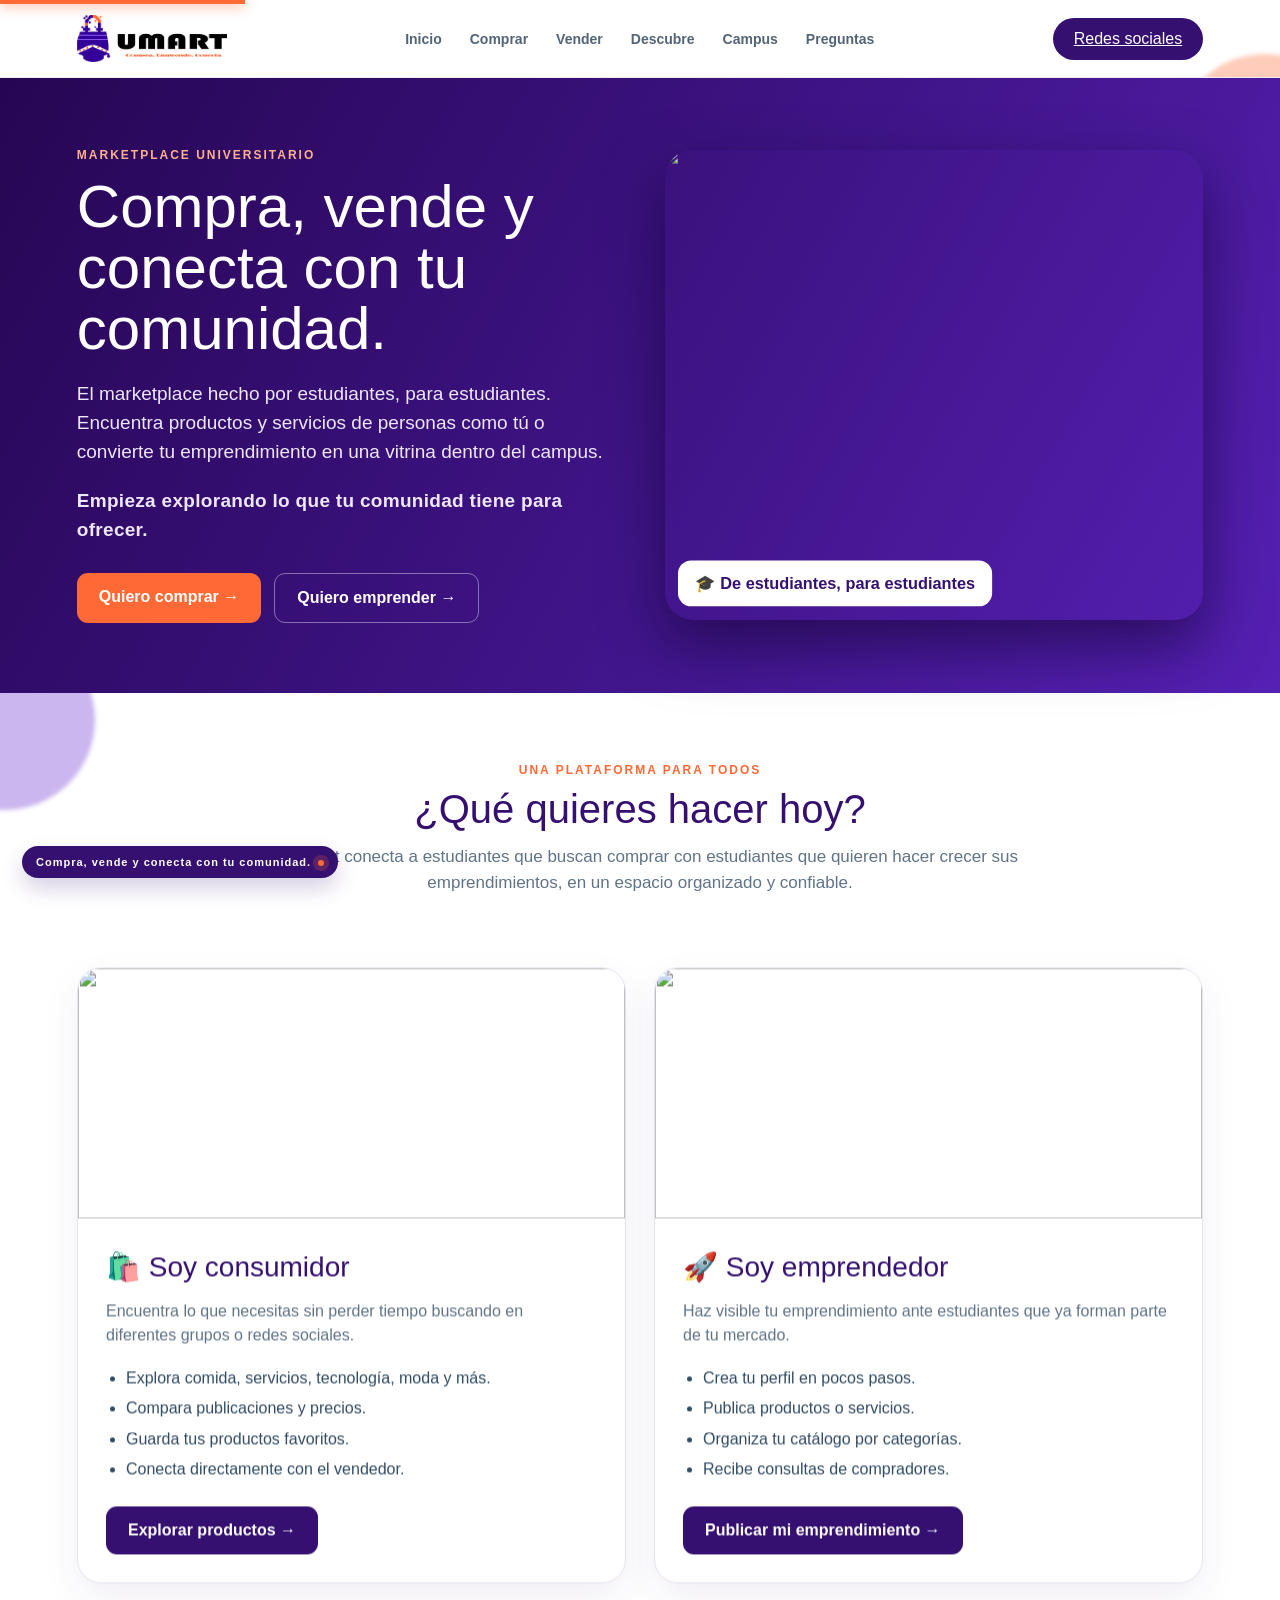
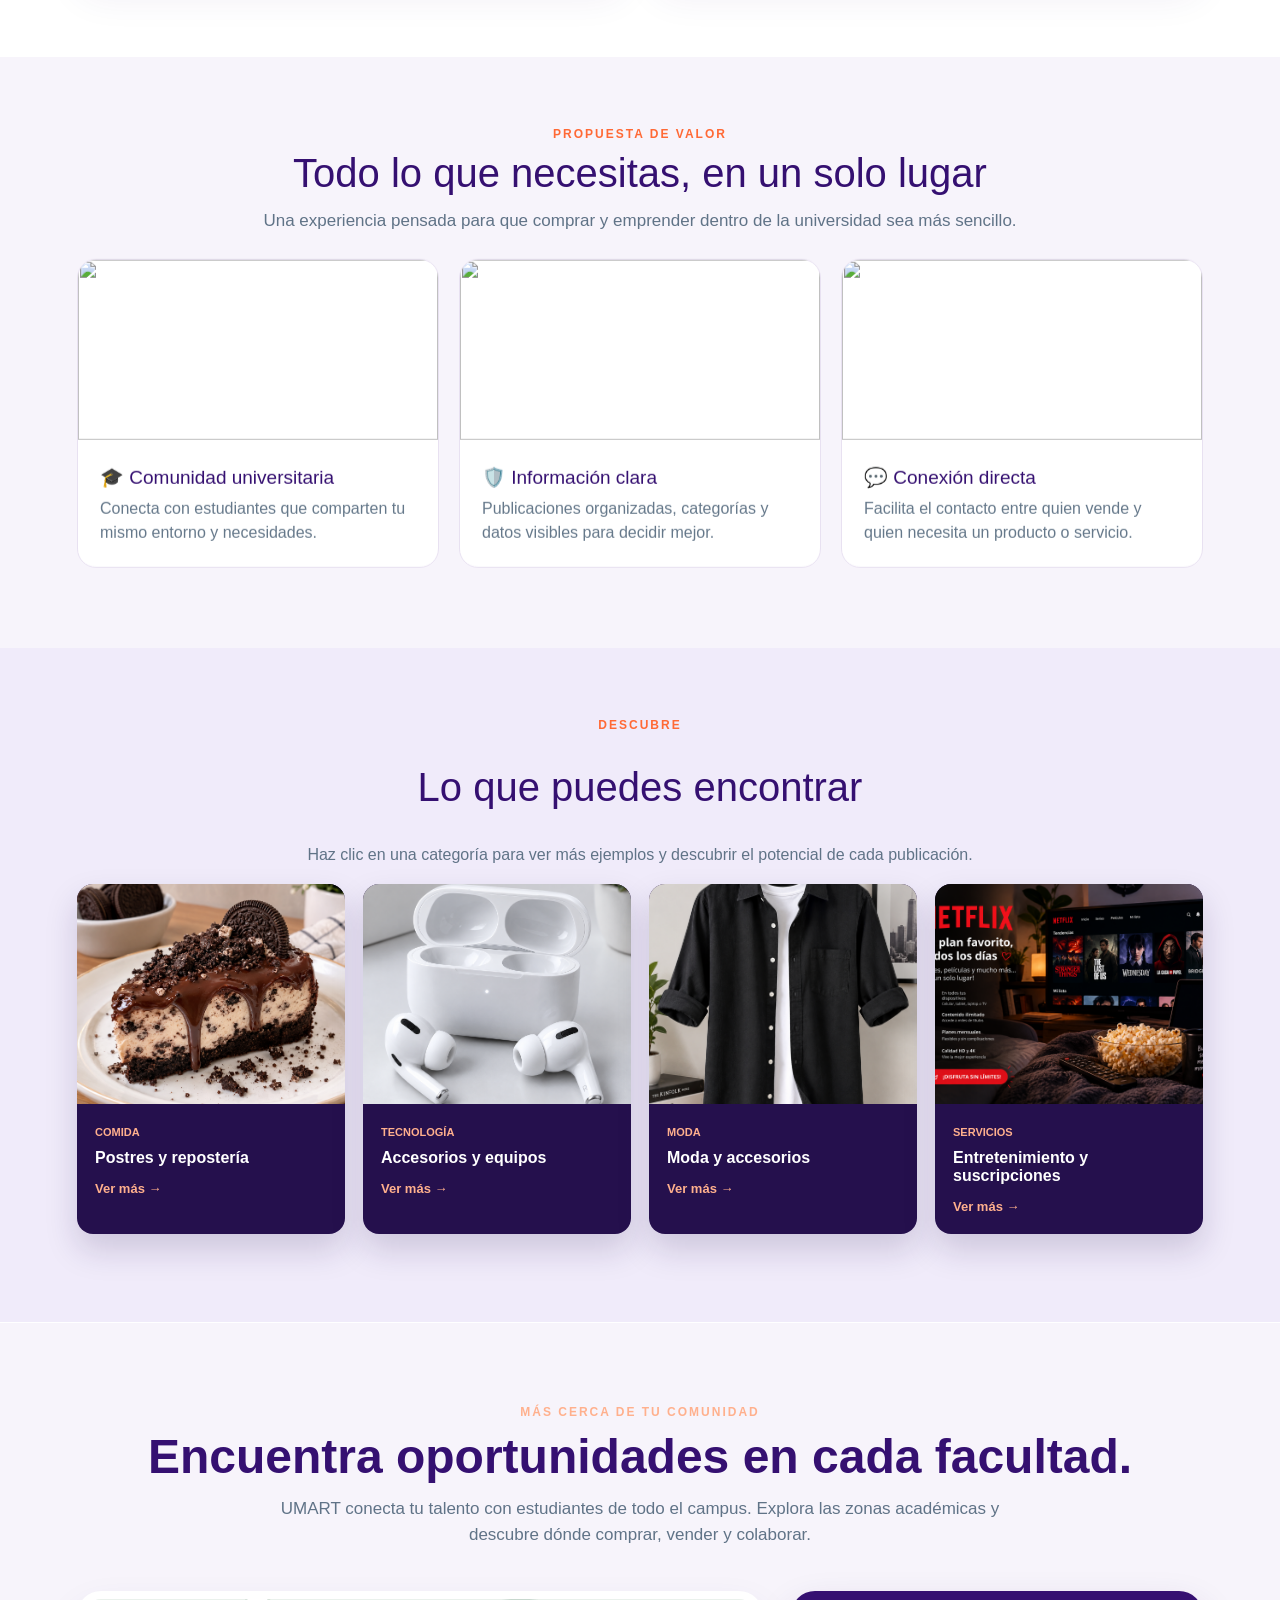
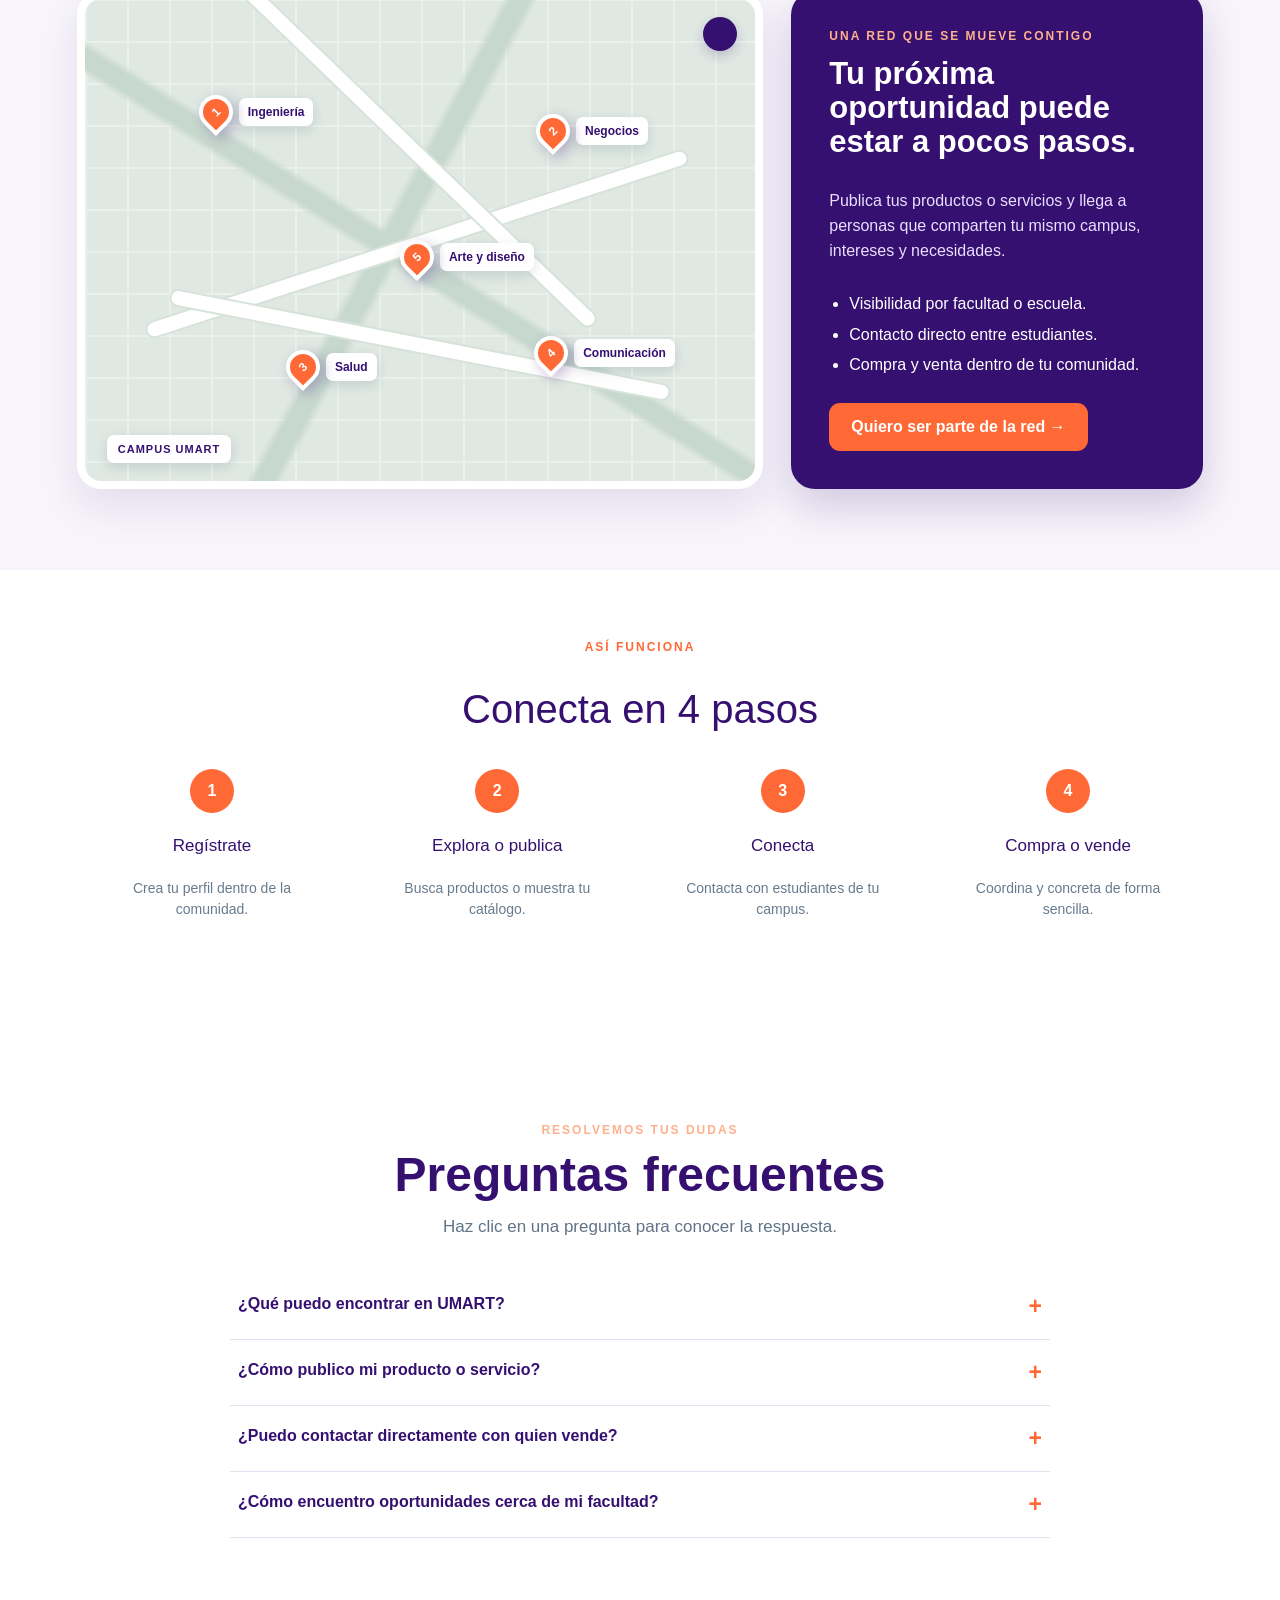
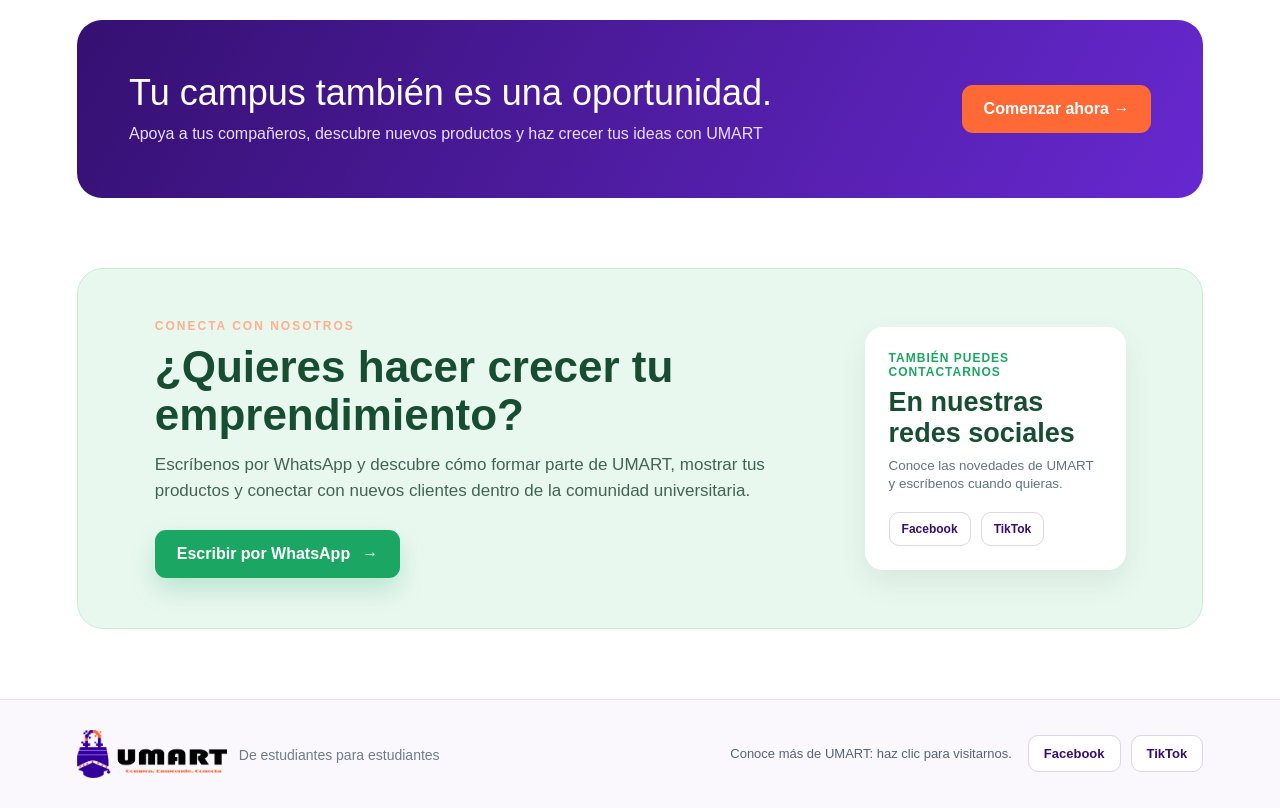
==== Landing.html @ 83749493 "Limita interaccion de cursor a Descubre" ====
<!doctype html>
<html lang="es"><head><script>window["__codeletBootstrap__"]=JSON.parse('{"A":"A","B":"20260921-05-147306f","C":{"Abril Fatface":"YACgEZbkUVE,0","Alfa Slab One":"YACgEYS9sJU,0","Anton":"YACgEcYqQ-A,0","Archivo":"YACgEZulLoA,0","Arial Narrow":"YAGyDvJ_4Ts,0","Arial Rounded MT Bold":"YAFcfoaHu-s,0","Arial":"YAGyDvJ_4Ts,0","Avenir Next":"YAFcfmNq6UY,0","Baloo 2":"YADK30bC6HQ,0","Bebas Neue":"YACgESME5ew,0","Bricolage Grotesque":"YAFyMcdwzpc,0","Broken Glyph":"YADZ-exUkv0,0","Canva Sans":"YAFdJjTk5UU,1","Caveat":"YALBs2ploWQ,0","Comic Sans MS":"YAFcfvtOAUY,1","Cormorant Garamond":"YAFdJhX-538,0","Courier New":"YAGzXiGs0_8,0","Courier Prime":"YAD1aFjegN8,0","DM Sans":"YAD1aU3sLnI,0","DM Serif Display":"YAD1aYG82rc,0","Forum":"YACgEcnnqB4,0","Fraunces":"YAFdJpU7Kkk,0","Georgia":"YAGzXkO0pEM,0","Ghost Mono":"YAHQutsX00Q,0","Hanken Grotesk":"YAFcfhwp99E,0","Helvetica Neue":"YAFcf6CtJfI,0","Helvetica":"YAFcf6CtJfI,0","IBM Plex Mono":"YAFdJkmvhGI,0","Impact":"YAFcfnjI7Vk,0","Instrument Serif":"YAHFeOnZNEk,0","Inter":"YAFdJvSyp_k,3","Iowan Old Style":"YAGNIFa8j9o,0","Jacques Francois":"YADK3zbC6RM,0","JetBrains Mono":"YAFdJksXcAk,0","Josefin Sans":"YAFdJjvw9Ps,0","Lato":"YAFdJuFCnaw,0","Libre Baskerville":"YACgEUFdPdA,0","Lobster":"YAD8SnSjSFI,0","Lora":"YACgEXvxf8Q,0","Merriweather":"YACgEXvHxxs,0","Montserrat":"YAFdtQi73Xs,0","Nunito":"YAFdJoNRMmU,1","Oleo Script":"YACgEQQ14jI,0","Oswald":"YACgEQY10lw,0","Pacifico":"YADLjORQ1u4,0","Phantom Sans":"YAFdJvgJ5TU,0","Playfair Display":"YAFdJhem5V8,1","Plus Jakarta Sans":"YAGvf3_u0_Q,0","Poppins":"YAFdJjbTu24,1","Press Start 2P":"YAFyGr-8pmQ,0","Quicksand":"YAFdJpYtCxE,1","Raleway":"YAFdJhmxbVQ,1","Roboto Slab":"YAFdJswIKAg,0","Rockwell":"YAFcfyVZnN0,0","Rye":"YACgEdQP21k,0","Segoe UI":"YAHNdRD1Klw,0","Source Sans 3":"YAG4lO1Mj10,0","Source Serif 4":"YACgEfdj394,0","Space Grotesk":"YADZ-dYEmhg,0","Space Mono":"YADW1-vpsoc,0","Times New Roman":"YAGzXW3gftg,0","Times":"YAGzXW3gftg,0","Trebuchet MS":"YAFcfrglpVA,0","UV Display":"YAEdVfSSpYo,0","UV Sans":"YAFdJvgJ5TU,0","Ubuntu":"YACgERDU--Q,0","Verdana":"YAGzXTctYtQ,0","Work Sans":"YAGXhLOKv44,0","Yellowtail":"YACgEYG4kG4,0","ui-monospace":"YAD1aFjegN8,0","ui-sans-serif":"YACkoD1yZN0,0"}}');</script><script src="/_sdk/83d6dfdadcd4750a.telemetry_sdk.js" integrity="sha512-XS4Dvzp6vbagZS9vFErihvr8aO3S0tH78KWUefn06fmL4WYqryBtZj/IOLITYj7dFA4gPVvPg1W/JB1DK3uLNQ=="></script>
  <meta charset="utf-8">
  <meta name="viewport" content="width=device-width, initial-scale=1">
  <title>UniMarket | Compra, vende y conecta</title>
  <link rel="stylesheet" href="styles.css">
  <script src="https://cdn.tailwindcss.com/3.4.17" type="text/javascript"></script>
  <script src="https://cdn.jsdelivr.net/npm/lucide@0.577.0/dist/umd/lucide.min.js" type="text/javascript"></script>
  <script src="/_sdk/8de366929c5f3b48.data_sdk.js" type="text/javascript" integrity="sha512-TyQ8k8cZj66xe/aENmn6RyZpdOFZXbAo5+KBG3PeFM+Q4qMTHU8xAqmq4ADClNfPrstgQYV6OzZHwLTnElzB2g=="></script>
  <script src="/_sdk/0ddbbee1c66b1212.editing_sdk.js" type="text/javascript" integrity="sha512-HQn5LM1yruQSbY78ATUril6QeOJ9xj7KqO64ltLtb4vBwI5Qv3/tloFFOndBPZTNZoeV5xKzuth5y6FTi9crsg=="></script>
  <script src="/_sdk/765e1fea0cec97ce.resizing_sdk.js" type="text/javascript" integrity="sha512-IRTJnqww0+HQ5V/LlWEQrlD5SrYHaVvaeVoNe8HYQXoaguzUGheSd9+n9s6WOgaTcEH0g37DuINHZ9aqfzWjlw=="></script>
 </head>
  <body id="inicio" data-html-import-id="html-import-0" data-template-id="__page-root" style="background: rgb(255, 255, 255);">
  <div class="scroll-progress" aria-hidden="true"><span></span></div>
  <div class="scroll-orb orb-one" aria-hidden="true"></div><div class="scroll-orb orb-two" aria-hidden="true"></div>
  <div class="scroll-state" aria-live="polite">Inicio <span></span></div>
  <div class="wrap" data-html-import-id="html-import-1">
   <nav data-html-import-id="html-import-2">
    <a class="logo" href="#inicio" aria-label="Volver al inicio"><img class="logo-image" src="LOGO_UMART.png" alt="UMART: Compra, Emprende, Conecta"></a>
    <div class="links canva-container" data-html-import-id="html-import-4" data-template-id="div-1" style="color: rgb(82, 100, 119); font-weight: 700; font-size: 14px;"><a href="#inicio">Inicio</a><a href="#consumidor">Comprar</a><a href="#emprendedor">Vender</a><a href="#descubre">Descubre</a><a href="#campus">Campus</a><a href="#preguntas">Preguntas</a>
    </div><a class="login canva-link" data-html-import-id="html-import-9" data-template-id="span-6" data-social-url="https://www.facebook.com/share/1Eifq7oRbf/" href="https://www.facebook.com/share/1Eifq7oRbf/" target="_blank" rel="noopener noreferrer" style="background: rgb(53, 16, 113); color: rgb(255, 255, 255);">Redes sociales</a>
   </nav>
  <section class="hero scroll-section" data-scroll-label="Descubre tu comunidad" data-html-import-id="html-import-10">
    <div data-html-import-id="html-import-11">
     <div class="eyebrow canva-container" data-html-import-id="html-import-12" data-template-id="div-7" style="color: rgb(255, 176, 141); font-weight: 900; font-style: normal; font-size: 12px;">Marketplace universitario</div>
     <h1 data-html-import-id="html-import-13" data-template-id="h1-8" class="canva-text" style="color: rgb(255, 255, 255); font-weight: 400; font-style: normal; font-size: 60px;">Compra, vende y conecta con tu comunidad.</h1>
     <p data-html-import-id="html-import-14" data-template-id="p-9" class="canva-text" style="color: rgb(238, 231, 255); font-weight: 400; font-style: normal; font-size: 19px;">El marketplace hecho por estudiantes, para estudiantes. Encuentra productos y servicios de personas como tú o convierte tu emprendimiento en una vitrina dentro del campus.</p>
    <p class="scroll-message" data-scroll-message>Empieza explorando lo que tu comunidad tiene para ofrecer.</p>
    <div class="buttons" data-html-import-id="html-import-15"><a class="btn orange canva-link" data-html-import-id="html-import-16" data-template-id="a-10" href="#consumidor" style="background: rgb(255, 105, 53); color: rgb(255, 255, 255); font-weight: 900; font-style: normal; font-size: 16px;">Quiero comprar →</a><a class="btn ghost canva-link" data-html-import-id="html-import-17" data-template-id="a-11" href="#emprendedor" style="color: rgb(255, 255, 255); font-weight: 900; font-style: normal; font-size: 16px;">Quiero emprender →</a>
     </div>
    </div>
    <div class="hero-photo" data-html-import-id="html-import-18"><div class="hero-photo-depth"><img data-html-import-id="html-import-19" data-template-id="img-12" class="canva-image" src="https://images.unsplash.com/photo-1529156069898-49953e39b3ac?auto=format&amp;fit=crop&amp;w=1600&amp;q=95">
     <div class="tag canva-container" data-html-import-id="html-import-20" data-template-id="div-13" style="background: rgb(255, 255, 255); color: rgb(53, 16, 113); font-weight: 900; font-style: normal; font-size: 16px;">🎓 De estudiantes, para estudiantes</div>
    </div></div>
   </section>
   <section id="next-section" class="intro" data-html-import-id="html-import-21">
    <div class="eyebrow canva-container" style="color: rgb(255, 105, 53); font-weight: 900; font-style: normal; font-size: 12px;" data-html-import-id="html-import-22" data-template-id="div-14">Una plataforma para todos</div>
    <h2 data-html-import-id="html-import-23" data-template-id="h2-15" class="canva-text" style="color: rgb(53, 16, 113); font-weight: 400; font-style: normal; font-size: 40px;">¿Qué quieres hacer hoy?</h2>
    <p data-html-import-id="html-import-24" data-template-id="p-16" class="canva-text" style="color: rgb(96, 115, 135); font-weight: 400; font-style: normal; font-size: 17px;">UniMarket conecta a estudiantes que buscan comprar con estudiantes que quieren hacer crecer sus emprendimientos, en un espacio organizado y confiable.</p>
   </section>
   <section class="cards" data-html-import-id="html-import-25">
    <article id="consumidor" class="audience" data-html-import-id="html-import-26" data-template-id="article-17" style="background: rgb(255, 255, 255);"><img data-html-import-id="html-import-27" data-template-id="img-18" class="canva-image" src="https://images.unsplash.com/photo-1556742049-0cfed4f6a45d?auto=format&amp;fit=crop&amp;w=1200&amp;q=95">
     <div class="audience-body" data-html-import-id="html-import-28">
      <h3 data-html-import-id="html-import-29" data-template-id="h3-19" class="canva-text" style="color: rgb(53, 16, 113); font-weight: 400; font-style: normal; font-size: 28px;">🛍️ Soy consumidor</h3>
      <p data-html-import-id="html-import-30" data-template-id="p-20" class="canva-text" style="color: rgb(96, 115, 135); font-weight: 400; font-style: normal; font-size: 16px;">Encuentra lo que necesitas sin perder tiempo buscando en diferentes grupos o redes sociales.</p>
      <ul data-html-import-id="html-import-31" data-template-id="ul-21" class="canva-list" style="color: rgb(49, 75, 100);">
       <li data-html-import-id="html-import-32" data-template-id="li-22" class="canva-text" style="color: rgb(49, 75, 100); font-weight: 400; font-style: normal; font-size: 16px;">Explora comida, servicios, tecnología, moda y más.</li>
       <li data-html-import-id="html-import-33" data-template-id="li-23" class="canva-text" style="color: rgb(49, 75, 100); font-weight: 400; font-style: normal; font-size: 16px;">Compara publicaciones y precios.</li>
       <li data-html-import-id="html-import-34" data-template-id="li-24" class="canva-text" style="color: rgb(49, 75, 100); font-weight: 400; font-style: normal; font-size: 16px;">Guarda tus productos favoritos.</li>
       <li data-html-import-id="html-import-35" data-template-id="li-25" class="canva-text" style="color: rgb(49, 75, 100); font-weight: 400; font-style: normal; font-size: 16px;">Conecta directamente con el vendedor.</li>
      </ul><a class="btn canva-link" data-html-import-id="html-import-36" data-template-id="a-26" href="#descubre" style="background: rgb(53, 16, 113); color: rgb(255, 255, 255); font-weight: 900; font-style: normal; font-size: 16px;">Explorar productos →</a>
     </div>
    </article>
    <article id="emprendedor" class="audience" data-html-import-id="html-import-37" data-template-id="article-27" style="background: rgb(255, 255, 255);"><img data-html-import-id="html-import-38" data-template-id="img-28" class="canva-image" src="https://images.unsplash.com/photo-1556761175-b413da4baf72?auto=format&amp;fit=crop&amp;w=1200&amp;q=95">
     <div class="audience-body" data-html-import-id="html-import-39">
      <h3 data-html-import-id="html-import-40" data-template-id="h3-29" class="canva-text" style="color: rgb(53, 16, 113); font-weight: 400; font-style: normal; font-size: 28px;">🚀 Soy emprendedor</h3>
      <p data-html-import-id="html-import-41" data-template-id="p-30" class="canva-text" style="color: rgb(96, 115, 135); font-weight: 400; font-style: normal; font-size: 16px;">Haz visible tu emprendimiento ante estudiantes que ya forman parte de tu mercado.</p>
      <ul data-html-import-id="html-import-42" data-template-id="ul-31" class="canva-list" style="color: rgb(49, 75, 100);">
       <li data-html-import-id="html-import-43" data-template-id="li-32" class="canva-text" style="color: rgb(49, 75, 100); font-weight: 400; font-style: normal; font-size: 16px;">Crea tu perfil en pocos pasos.</li>
       <li data-html-import-id="html-import-44" data-template-id="li-33" class="canva-text" style="color: rgb(49, 75, 100); font-weight: 400; font-style: normal; font-size: 16px;">Publica productos o servicios.</li>
       <li data-html-import-id="html-import-45" data-template-id="li-34" class="canva-text" style="color: rgb(49, 75, 100); font-weight: 400; font-style: normal; font-size: 16px;">Organiza tu catálogo por categorías.</li>
       <li data-html-import-id="html-import-46" data-template-id="li-35" class="canva-text" style="color: rgb(49, 75, 100); font-weight: 400; font-style: normal; font-size: 16px;">Recibe consultas de compradores.</li>
      </ul><a class="btn canva-link" data-html-import-id="html-import-47" data-template-id="a-36" href="#como-funciona" style="background: rgb(53, 16, 113); color: rgb(255, 255, 255); font-weight: 900; font-style: normal; font-size: 16px;">Publicar mi emprendimiento →</a>
     </div>
    </article>
   </section>
   <section class="section canva-section" data-html-import-id="html-import-48" data-template-id="section-37" style="background: rgb(247, 244, 251);">
    <div class="eyebrow canva-container" style="color: rgb(255, 105, 53); font-weight: 900; font-style: normal; font-size: 12px;" data-html-import-id="html-import-49" data-template-id="div-38">Propuesta de valor</div>
    <h2 data-html-import-id="html-import-50" data-template-id="h2-39" class="canva-text" style="color: rgb(53, 16, 113); font-weight: 400; font-style: normal; font-size: 40px;">Todo lo que necesitas, en un solo lugar</h2>
    <p data-html-import-id="html-import-51" data-template-id="p-40" class="canva-text" style="color: rgb(96, 115, 135); font-weight: 400; font-style: normal; font-size: 17px;">Una experiencia pensada para que comprar y emprender dentro de la universidad sea más sencillo.</p>
    <div class="features" data-html-import-id="html-import-52">
    <div class="feature canva-container" data-html-import-id="html-import-53" data-template-id="div-41" style="background: rgb(255, 255, 255);"><img data-html-import-id="html-import-54" data-template-id="img-42" class="canva-image" src="https://images.unsplash.com/photo-1522202176988-66273c2fd55f?auto=format&amp;fit=crop&amp;w=1200&amp;q=95">
      <div data-html-import-id="html-import-55">
       <h4 data-html-import-id="html-import-56" data-template-id="h4-43" class="canva-text" style="color: rgb(53, 16, 113); font-weight: 400; font-style: normal; font-size: 19px;">🎓 Comunidad universitaria</h4>
       <p data-html-import-id="html-import-57" data-template-id="p-44" class="canva-text" style="color: rgb(101, 120, 138); font-weight: 400; font-style: normal; font-size: 16px;">Conecta con estudiantes que comparten tu mismo entorno y necesidades.</p>
      </div>
     </div>
    <div class="feature canva-container" data-html-import-id="html-import-58" data-template-id="div-45" style="background: rgb(255, 255, 255);"><img data-html-import-id="html-import-59" data-template-id="img-46" class="canva-image" src="https://images.unsplash.com/photo-1556740749-887f6717d7e4?auto=format&amp;fit=crop&amp;w=1200&amp;q=95">
      <div data-html-import-id="html-import-60">
       <h4 data-html-import-id="html-import-61" data-template-id="h4-47" class="canva-text" style="color: rgb(53, 16, 113); font-weight: 400; font-style: normal; font-size: 19px;">🛡️ Información clara</h4>
       <p data-html-import-id="html-import-62" data-template-id="p-48" class="canva-text" style="color: rgb(101, 120, 138); font-weight: 400; font-style: normal; font-size: 16px;">Publicaciones organizadas, categorías y datos visibles para decidir mejor.</p>
      </div>
     </div>
    <div class="feature canva-container" data-html-import-id="html-import-63" data-template-id="div-49" style="background: rgb(255, 255, 255);"><img data-html-import-id="html-import-64" data-template-id="img-50" class="canva-image" src="https://images.unsplash.com/photo-1556740714-a8395b3bf30f?auto=format&amp;fit=crop&amp;w=1200&amp;q=95">
      <div data-html-import-id="html-import-65">
       <h4 data-html-import-id="html-import-66" data-template-id="h4-51" class="canva-text" style="color: rgb(53, 16, 113); font-weight: 400; font-style: normal; font-size: 19px;">💬 Conexión directa</h4>
       <p data-html-import-id="html-import-67" data-template-id="p-52" class="canva-text" style="color: rgb(101, 120, 138); font-weight: 400; font-style: normal; font-size: 16px;">Facilita el contacto entre quien vende y quien necesita un producto o servicio.</p>
      </div>
     </div>
    </div>
   </section>
  <section id="descubre" class="products" data-html-import-id="html-import-68">
    <div class="eyebrow canva-container" style="color: rgb(255, 105, 53); font-weight: 900; font-style: normal; font-size: 12px;" data-html-import-id="html-import-69" data-template-id="div-53">Descubre</div>
    <h2 style="color: rgb(53, 16, 113); font-size: 40px; font-weight: 400; font-style: normal;" data-html-import-id="html-import-70" data-template-id="h2-54" class="canva-text">Lo que puedes encontrar</h2>
    <p class="discover-lead">Haz clic en una categoría para ver más ejemplos y descubrir el potencial de cada publicación.</p>
    <div class="productgrid" data-html-import-id="html-import-71">
     <a class="product product-link" href="galeria.html#comida"><img src="Pictures.png/Postree.png" alt="Postre de chocolate para venta"><div><span class="cat">COMIDA</span><b>Postres y repostería</b><span class="price">Ver más →</span></div></a>
     <a class="product product-link" href="galeria.html#tecnologia"><img src="Pictures.png/Audifonos.png" alt="Audífonos inalámbricos para venta"><div><span class="cat">TECNOLOGÍA</span><b>Accesorios y equipos</b><span class="price">Ver más →</span></div></a>
     <a class="product product-link" href="galeria.html#moda"><img src="Pictures.png/Camisa.pn.png" alt="Camisa negra para venta"><div><span class="cat">MODA</span><b>Moda y accesorios</b><span class="price">Ver más →</span></div></a>
     <a class="product product-link" href="galeria.html#servicios"><img src="Pictures.png/Netflix.png" alt="Servicio de entretenimiento"><div><span class="cat">SERVICIOS</span><b>Entretenimiento y suscripciones</b><span class="price">Ver más →</span></div></a>
    </div>
   </section>
  <section id="campus" class="campus-section">
   <div class="eyebrow">Más cerca de tu comunidad</div>
   <h2>Encuentra oportunidades en cada facultad.</h2>
   <p class="campus-lead">UMART conecta tu talento con estudiantes de todo el campus. Explora las zonas académicas y descubre dónde comprar, vender y colaborar.</p>
   <div class="campus-layout">
    <div class="campus-map" aria-label="Mapa ilustrativo de facultades y escuelas del campus">
    <div class="map-road road-one"></div><div class="map-road road-two"></div><div class="map-road road-three"></div>
    <a class="map-pin pin-one" href="https://www.google.com/maps/search/?api=1&amp;query=Facultad+de+Ingenieria" target="_blank" rel="noopener noreferrer"><span>1</span><b>Ingeniería</b></a>
    <a class="map-pin pin-two" href="https://www.google.com/maps/search/?api=1&amp;query=Facultad+de+Negocios" target="_blank" rel="noopener noreferrer"><span>2</span><b>Negocios</b></a>
    <a class="map-pin pin-three" href="https://www.google.com/maps/search/?api=1&amp;query=Facultad+de+Salud" target="_blank" rel="noopener noreferrer"><span>3</span><b>Salud</b></a>
    <a class="map-pin pin-four" href="https://www.google.com/maps/search/?api=1&amp;query=Facultad+de+Comunicacion" target="_blank" rel="noopener noreferrer"><span>4</span><b>Comunicación</b></a>
    <a class="map-pin pin-five" href="https://www.google.com/maps/search/?api=1&amp;query=Facultad+de+Arte+y+Diseno" target="_blank" rel="noopener noreferrer"><span>5</span><b>Arte y diseño</b></a>
    <div class="map-compass" aria-label="Logo de UMART"><img src="LOGO_UMART.png" alt="UMART"></div>
    </div>
    <div class="campus-benefits">
    <span class="campus-kicker">Una red que se mueve contigo</span>
    <h3>Tu próxima oportunidad puede estar a pocos pasos.</h3>
    <p>Publica tus productos o servicios y llega a personas que comparten tu mismo campus, intereses y necesidades.</p>
    <ul><li>Visibilidad por facultad o escuela.</li><li>Contacto directo entre estudiantes.</li><li>Compra y venta dentro de tu comunidad.</li></ul>
    <a class="btn orange" href="https://campus-emprende.vercel.app/" target="_blank" rel="noopener noreferrer">Quiero ser parte de la red →</a>
    </div>
   </div>
  </section>
  <section id="como-funciona" class="how canva-section" data-html-import-id="html-import-96" data-template-id="section-75" style="background: rgb(255, 255, 255);">
    <div class="eyebrow canva-container" style="color: rgb(255, 105, 53); font-weight: 900; font-style: normal; font-size: 12px;" data-html-import-id="html-import-97" data-template-id="div-76">Así funciona</div>
    <h2 style="color: rgb(53, 16, 113); font-size: 40px; font-weight: 400; font-style: normal;" data-html-import-id="html-import-98" data-template-id="h2-77" class="canva-text">Conecta en 4 pasos</h2>
    <div class="steps" data-html-import-id="html-import-99">
     <div class="step" data-html-import-id="html-import-100">
      <div class="num canva-container" data-html-import-id="html-import-101" data-template-id="div-78" style="background: rgb(255, 105, 53); color: rgb(255, 255, 255); font-weight: 900; font-style: normal; font-size: 16px;">1</div>
      <h4 data-html-import-id="html-import-102" data-template-id="h4-79" class="canva-text" style="color: rgb(53, 16, 113); font-weight: 400; font-style: normal; font-size: 17px;">Regístrate</h4>
      <p data-html-import-id="html-import-103" data-template-id="p-80" class="canva-text" style="color: rgb(104, 123, 141); font-weight: 400; font-style: normal; font-size: 14px;">Crea tu perfil dentro de la comunidad.</p>
     </div>
     <div class="step" data-html-import-id="html-import-104">
      <div class="num canva-container" data-html-import-id="html-import-105" data-template-id="div-81" style="background: rgb(255, 105, 53); color: rgb(255, 255, 255); font-weight: 900; font-style: normal; font-size: 16px;">2</div>
      <h4 data-html-import-id="html-import-106" data-template-id="h4-82" class="canva-text" style="color: rgb(53, 16, 113); font-weight: 400; font-style: normal; font-size: 17px;">Explora o publica</h4>
      <p data-html-import-id="html-import-107" data-template-id="p-83" class="canva-text" style="color: rgb(104, 123, 141); font-weight: 400; font-style: normal; font-size: 14px;">Busca productos o muestra tu catálogo.</p>
     </div>
     <div class="step" data-html-import-id="html-import-108">
      <div class="num canva-container" data-html-import-id="html-import-109" data-template-id="div-84" style="background: rgb(255, 105, 53); color: rgb(255, 255, 255); font-weight: 900; font-style: normal; font-size: 16px;">3</div>
      <h4 data-html-import-id="html-import-110" data-template-id="h4-85" class="canva-text" style="color: rgb(53, 16, 113); font-weight: 400; font-style: normal; font-size: 17px;">Conecta</h4>
      <p data-html-import-id="html-import-111" data-template-id="p-86" class="canva-text" style="color: rgb(104, 123, 141); font-weight: 400; font-style: normal; font-size: 14px;">Contacta con estudiantes de tu campus.</p>
     </div>
     <div class="step" data-html-import-id="html-import-112">
      <div class="num canva-container" data-html-import-id="html-import-113" data-template-id="div-87" style="background: rgb(255, 105, 53); color: rgb(255, 255, 255); font-weight: 900; font-style: normal; font-size: 16px;">4</div>
      <h4 data-html-import-id="html-import-114" data-template-id="h4-88" class="canva-text" style="color: rgb(53, 16, 113); font-weight: 400; font-style: normal; font-size: 17px;">Compra o vende</h4>
      <p data-html-import-id="html-import-115" data-template-id="p-89" class="canva-text" style="color: rgb(104, 123, 141); font-weight: 400; font-style: normal; font-size: 14px;">Coordina y concreta de forma sencilla.</p>
     </div>
    </div>
   </section>
  <section id="preguntas" class="faq-section">
   <div class="eyebrow">Resolvemos tus dudas</div>
   <h2>Preguntas frecuentes</h2>
   <p class="faq-lead">Haz clic en una pregunta para conocer la respuesta.</p>
   <div class="faq-list">
    <details><summary>¿Qué puedo encontrar en UMART?</summary><p>Puedes encontrar productos, servicios y emprendimientos creados por estudiantes de distintas facultades y escuelas.</p></details>
    <details><summary>¿Cómo publico mi producto o servicio?</summary><p>Ingresa a Campus Emprende desde el botón “Comenzar ahora”, crea tu perfil y sigue los pasos para publicar tu catálogo.</p></details>
    <details><summary>¿Puedo contactar directamente con quien vende?</summary><p>Sí. Cada publicación facilita el contacto para que puedan coordinar de forma clara y segura.</p></details>
    <details><summary>¿Cómo encuentro oportunidades cerca de mi facultad?</summary><p>Revisa el mapa del campus y selecciona una zona para abrir su búsqueda en Google Maps. En la plataforma también podrás explorar publicaciones de tu comunidad.</p></details>
   </div>
  </section>
   <section class="cta" data-html-import-id="html-import-116">
    <div data-html-import-id="html-import-117">
     <h2 data-html-import-id="html-import-118" data-template-id="h2-90" class="canva-text" style="color: rgb(255, 255, 255); font-weight: 400; font-style: normal; font-size: 36px;">Tu campus también es una oportunidad.</h2>
     <p data-html-import-id="html-import-119" data-template-id="p-91" class="canva-text" style="color: rgb(234, 223, 255); font-weight: 400; font-style: normal; font-size: 16px;">Apoya a tus compañeros, descubre nuevos productos y haz crecer tus ideas con UMART</p>
    </div><a class="btn orange canva-link" data-html-import-id="html-import-120" data-template-id="a-92" href="https://campus-emprende.vercel.app/" target="_blank" rel="noopener noreferrer" style="background: rgb(255, 105, 53); color: rgb(255, 255, 255); font-weight: 900; font-style: normal; font-size: 16px;">Comenzar ahora →</a>
   </section>
    <section class="whatsapp-section" id="contacto">
     <div class="whatsapp-content">
      <div class="eyebrow">Conecta con nosotros</div>
      <h2>¿Quieres hacer crecer tu emprendimiento?</h2>
      <p>Escríbenos por WhatsApp y descubre cómo formar parte de UMART, mostrar tus productos y conectar con nuevos clientes dentro de la comunidad universitaria.</p>
      <a class="whatsapp-button" href="https://wa.me/51923859220?text=%C2%A1Hola%21%20%F0%9F%98%83%0AMe%20interesa%20formar%20parte%20de%20UMART%20como%20emprendedor%28a%29.%20Quisiera%20recibir%20m%C3%A1s%20informaci%C3%B3n%20sobre%20c%C3%B3mo%20puedo%20registrarme%20y%20comenzar%20a%20formar%20parte%20de%20la%20plataforma%20%F0%9F%8E%89%0A%C2%A1Muchas%20gracias%21" target="_blank" rel="noopener noreferrer">Escribir por WhatsApp <span aria-hidden="true">→</span></a>
     </div>
    <div class="whatsapp-number"><span>También puedes contactarnos</span><strong>En nuestras redes sociales</strong><small>Conoce las novedades de UMART y escríbenos cuando quieras.</small><div class="contact-social-links"><a class="social-link" href="https://www.facebook.com/share/1Eifq7oRbf/" target="_blank" rel="noopener noreferrer">Facebook</a><a class="social-link" href="https://www.tiktok.com/" target="_blank" rel="noopener noreferrer">TikTok</a></div></div>
    </section>
  <footer data-html-import-id="html-import-121" data-template-id="footer-93" class="canva-footer" style="color: rgb(109, 124, 139); font-size: 13px;"><div class="footer-brand"><img class="footer-logo-image" src="LOGO_UMART.png" alt="UMART: Compra, Emprende, Conecta"><div><span data-html-import-id="html-import-123" data-template-id="span-95" class="canva-text footer-tagline" style="color: rgb(109, 124, 139); font-weight: 400; font-style: normal; font-size: 14px;">De estudiantes para estudiantes</span></div></div><div class="socials"><p>Conoce más de UMART: haz clic para visitarnos.</p><div class="social-links"><a class="social-link" href="https://www.facebook.com/share/1Eifq7oRbf/" target="_blank" rel="noopener noreferrer">Facebook</a><a class="social-link" href="https://www.tiktok.com/" target="_blank" rel="noopener noreferrer">TikTok</a></div></div>
   </footer>
  </div>
  <script>
    (() => {
      const progress = document.querySelector('.scroll-progress span');
      const message = document.querySelector('[data-scroll-message]');
      const state = document.querySelector('.scroll-state');
      const orbOne = document.querySelector('.orb-one');
      const orbTwo = document.querySelector('.orb-two');
      const sections = [...document.querySelectorAll('.scroll-section, .products, .campus-section, .how, .faq-section, .cta, .whatsapp-section')];
      const movingItems = [...document.querySelectorAll('.product, .feature, .audience, .step')];
      const messages = {
        inicio: 'Empieza explorando lo que tu comunidad tiene para ofrecer.',
        descubre: 'Encuentra productos y servicios creados por estudiantes.',
        campus: 'Conecta con oportunidades cerca de tu facultad.',
        'como-funciona': 'Publica, conecta y convierte tus ideas en oportunidades.',
        preguntas: 'Resuelve tus dudas antes de dar el siguiente paso.',
        contacto: 'Tu próximo emprendimiento puede comenzar con un mensaje.'
      };
      let ticking = false;

      const updateScroll = () => {
        const maxScroll = document.documentElement.scrollHeight - window.innerHeight;
        progress.style.width = `${maxScroll > 0 ? (window.scrollY / maxScroll) * 100 : 0}%`;
        const current = sections.reduce((visible, section) => {
          return section.getBoundingClientRect().top < window.innerHeight * .52 ? section : visible;
        }, sections[0]);
        if (current) {
          const key = current.id || 'inicio';
          const nextText = messages[key] || messages.inicio;
          state.firstChild.textContent = current.querySelector('h2, h1')?.textContent || 'Inicio';
          if (message.textContent !== nextText) {
            message.classList.add('message-change');
            window.setTimeout(() => { message.textContent = nextText; message.classList.remove('message-change'); }, 180);
          }
        }
        movingItems.forEach((item) => {
          const bounds = item.getBoundingClientRect();
          const distance = (bounds.top + bounds.height / 2 - window.innerHeight / 2) / window.innerHeight;
          item.style.setProperty('--scroll-shift', `${Math.max(-18, Math.min(18, distance * -14))}px`);
        });
        orbOne.style.transform = `translate3d(0, ${window.scrollY * -.12}px, 0)`;
        orbTwo.style.transform = `translate3d(0, ${window.scrollY * .08}px, 0)`;
        if (depth) depth.style.setProperty('--scroll-depth', `${Math.max(-24, Math.min(24, window.scrollY * -.025))}px`);
        ticking = false;
      };

      window.addEventListener('scroll', () => {
        if (!ticking) { window.requestAnimationFrame(updateScroll); ticking = true; }
      }, { passive: true });

      const reveal = new IntersectionObserver((entries) => {
        entries.forEach((entry) => { if (entry.isIntersecting) entry.target.classList.add('is-visible'); });
      }, { threshold: .16 });
      sections.forEach((section) => reveal.observe(section));

      updateScroll();
    })();
  </script>
 
</body></html>
---- styles.css ----
*{box-sizing:border-box}html{scroll-behavior:smooth}body{margin:0;font-family:Arial,Helvetica,sans-serif;color:#142b43;background:#fff;overflow-x:hidden}
.scroll-progress{position:fixed;z-index:20;top:0;left:0;width:100%;height:4px;background:#ffffff22;pointer-events:none}.scroll-progress span{display:block;width:0;height:100%;background:#ff6935;box-shadow:0 0 14px #ff6935;transition:width .08s linear}.scroll-orb{position:fixed;z-index:-1;width:180px;height:180px;border-radius:50%;filter:blur(2px);opacity:.22;pointer-events:none;transition:transform .2s ease}.orb-one{top:18%;right:-75px;background:#ff6935}.orb-two{bottom:18%;left:-85px;background:#6728d0}
.wrap{max-width:1400px;margin:auto}
nav{height:78px;padding:0 6%;display:flex;align-items:center;justify-content:space-between;border-bottom:1px solid #eee}
.logo{font-size:24px;font-weight:900;letter-spacing:2px;color:#351071}.links{display:flex;gap:28px;font-size:14px;font-weight:700;color:#526477}.links a{color:inherit;text-decoration:none}.links a:hover{color:#351071}.login{background:#351071;color:#fff;padding:12px 21px;border-radius:24px}
.hero{background:linear-gradient(120deg,#260653,#5520b4);color:white;padding:70px 6%;display:grid;grid-template-columns:1fr 1fr;gap:50px;align-items:center}
.eyebrow{font-size:12px;letter-spacing:2px;font-weight:900;color:#ffb08d;text-transform:uppercase}
h1{font-size:60px;line-height:1.02;margin:14px 0 18px}.hero p{font-size:19px;line-height:1.55;color:#eee7ff;max-width:650px}
.buttons{display:flex;gap:13px;margin-top:28px}.btn{padding:15px 22px;border-radius:11px;font-weight:900;text-decoration:none;display:inline-block}.orange{background:#ff6935;color:white}.ghost{border:1px solid #ffffff66;color:white}
.hero-photo{height:470px;border-radius:28px;overflow:hidden;position:relative;box-shadow:0 25px 60px #13042e99}.hero-photo-depth{height:100%;position:relative;transform:translateY(var(--scroll-depth,0px)) scale(1.02)}.hero-photo img{width:100%;height:100%;object-fit:cover}.tag{position:absolute;bottom:18px;left:18px;background:white;color:#351071;padding:13px 17px;border-radius:13px;font-weight:900}
.intro{padding:70px 6% 35px;text-align:center}.intro h2,.section h2{color:#351071;font-size:40px;margin:10px 0 12px}.intro p,.section>p{color:#607387;line-height:1.55;font-size:17px;max-width:760px;margin:auto}
.cards{padding:35px 6% 75px;display:grid;grid-template-columns:1fr 1fr;gap:28px}
.audience{border-radius:24px;overflow:hidden;background:#fff;border:1px solid #e7e0f0;box-shadow:0 14px 38px #35107112}.audience img{width:100%;height:250px;object-fit:cover}.audience-body{padding:28px}.audience h3{font-size:28px;color:#351071;margin:0 0 10px}.audience p{color:#607387;line-height:1.5}.audience ul{line-height:1.9;color:#314b64;padding-left:20px}.audience .btn{background:#351071;color:white;margin-top:5px}
.section{background:#f7f4fb;padding:70px 6%;text-align:center}.features{display:grid;grid-template-columns:repeat(3,1fr);gap:20px;margin-top:35px}.feature{background:white;border-radius:19px;overflow:hidden;text-align:left;border:1px solid #e8e1f1}.feature img{height:180px;width:100%;object-fit:cover}.feature div{padding:22px}.feature h4{font-size:19px;color:#351071;margin:0 0 8px}.feature p{color:#65788a;line-height:1.5;margin:0}
.products{padding:70px 6%;text-align:center}.productgrid{display:grid;grid-template-columns:repeat(4,1fr);gap:18px;margin-top:32px}.product{border:1px solid #e7e7ee;border-radius:16px;overflow:hidden;text-align:left;background:white}.product img{width:100%;height:175px;object-fit:cover}.product div{padding:14px}.cat{font-size:11px;color:#6a2bc7;font-weight:800}.product b{display:block;margin-top:7px}.price{float:right;color:#0c3555;font-weight:900}
.scroll-section,.products,.campus-section,.how,.faq-section,.cta,.whatsapp-section{--section-shift:0px;transition:background-color .7s ease,transform .7s ease}.scroll-section.is-visible,.products.is-visible,.campus-section.is-visible,.how.is-visible,.faq-section.is-visible,.cta.is-visible,.whatsapp-section.is-visible{animation:section-rise .8s both}.scroll-message{color:#ffb08d;font-size:13px;font-weight:800;letter-spacing:.3px;margin:18px 0 0;transition:opacity .3s ease,transform .3s ease}.scroll-message.message-change{opacity:0;transform:translateY(6px)}
@keyframes section-rise{from{opacity:.35;transform:translateY(22px)}to{opacity:1;transform:translateY(0)}}
.how{background:#fff;padding:70px 6%;text-align:center}.steps{display:grid;grid-template-columns:repeat(4,1fr);gap:15px;margin-top:35px}.step{padding:20px}.num{margin:auto;width:44px;height:44px;border-radius:50%;background:#ff6935;color:#fff;display:grid;place-items:center;font-weight:900}.step h4{color:#351071;font-size:17px}.step p{color:#687b8d;font-size:14px;line-height:1.45}
.cta{margin:0 6% 70px;padding:52px;border-radius:25px;background:linear-gradient(120deg,#351071,#6728d0);color:#fff;display:flex;align-items:center;justify-content:space-between;gap:25px}.cta h2{color:white;font-size:36px;margin:0 0 8px}.cta p{color:#eadfff;max-width:650px;line-height:1.5;margin:0}
footer{padding:30px 6%;border-top:1px solid #e7e0f0;background:#faf8fd;color:#6d7c8b;display:flex;justify-content:space-between;align-items:center;gap:32px;font-size:13px}.footer-brand{display:flex;align-items:center;gap:12px}.footer-mark{width:38px;height:38px;display:grid;place-items:center;border-radius:12px;background:#351071;color:#ff6935;font-size:22px;font-weight:900;box-shadow:0 8px 18px #3510712e}.footer-tagline{display:block;margin-top:3px}.socials{display:flex;align-items:center;gap:16px;flex-wrap:wrap}.socials p{margin:0;color:#526477}.social-links{display:flex;gap:10px}.social-link{padding:10px 15px;border:1px solid #ddd5e8;border-radius:10px;color:#351071;font-weight:800;text-decoration:none;background:#fff;transition:background .2s,color .2s}.social-link:hover{background:#351071;color:#fff}
.platform-body{background:#f8f6fc}.platform-page{min-height:100vh;padding:28px 6% 60px;background:radial-gradient(circle at 82% 20%,#fff1eb 0,transparent 28%),#f8f6fc;color:#142b43}.platform-header{max-width:1240px;margin:auto;display:flex;align-items:center;justify-content:space-between;gap:24px}.platform-logo{display:block;width:min(250px,48vw);height:auto}.platform-back{color:#351071;text-decoration:none;font-weight:800}.platform-shell{max-width:1240px;margin:11vh auto 0;display:grid;grid-template-columns:1.1fr .9fr;align-items:center;gap:8vw}.platform-content{max-width:700px}.platform-content .eyebrow{color:#ff6935}.platform-content h1{color:#351071;font-size:clamp(42px,5vw,70px);line-height:1.02;margin:14px 0 22px}.platform-content p{color:#607387;font-size:19px;line-height:1.6;max-width:610px;margin:0 0 30px}.platform-cta{box-shadow:0 14px 28px #ff693533}.platform-points{display:flex;flex-wrap:wrap;gap:10px;margin-top:28px;color:#526477;font-size:13px;font-weight:800}.platform-points span{padding:9px 12px;border:1px solid #e5deed;border-radius:999px;background:#fff}.platform-panel{min-height:360px;padding:42px;border-radius:28px;background:linear-gradient(145deg,#351071,#6728d0);color:#fff;display:flex;flex-direction:column;justify-content:flex-end;box-shadow:0 24px 55px #3510712e;position:relative;overflow:hidden}.platform-panel:before{content:"";position:absolute;width:230px;height:230px;border:34px solid #ff6935;border-radius:50%;top:-85px;right:-60px;opacity:.9}.platform-panel-label{color:#ffb08d;font-size:12px;font-weight:900;letter-spacing:3px;text-transform:uppercase}.platform-panel strong{font-size:32px;line-height:1.1;margin:14px 0}.platform-panel>span:last-child{color:#eadfff;line-height:1.5}
@media(max-width:900px){.hero{grid-template-columns:1fr}.cards,.features{grid-template-columns:1fr}.productgrid{grid-template-columns:1fr 1fr}.steps{grid-template-columns:1fr 1fr}.links{display:none}.hero h1{font-size:46px}}
@media(max-width:900px){.platform-shell{grid-template-columns:1fr;margin-top:8vh}.platform-panel{min-height:280px;max-width:620px}}
@media(max-width:560px){.productgrid,.steps{grid-template-columns:1fr}.hero h1{font-size:38px}.hero-photo{height:360px}footer{flex-direction:column;align-items:flex-start}.socials{align-items:flex-start;flex-direction:column;gap:10px}.social-links{width:100%}.social-link{flex:1;text-align:center}.platform-page{padding:20px 6% 40px}.platform-header{align-items:flex-start;flex-direction:column}.platform-back{font-size:14px}.platform-shell{margin-top:7vh}.platform-content h1{font-size:42px}.platform-content p{font-size:17px}.platform-panel{padding:30px;min-height:260px}.platform-panel strong{font-size:27px}}
.logo{display:block;line-height:0}.logo-image{display:block;width:150px;height:auto}.footer-logo-image{display:block;width:150px;height:auto}.platform-logo{background:#fff;border-radius:8px}
.whatsapp-section{margin:0 6% 70px;padding:50px 6%;border-radius:26px;background:#e9f8ef;display:flex;align-items:center;justify-content:space-between;gap:36px;border:1px solid #c9ebd6}.whatsapp-content{max-width:720px}.whatsapp-content h2{color:#174d31;font-size:clamp(30px,4vw,44px);line-height:1.08;margin:10px 0 14px}.whatsapp-content p{color:#416451;font-size:17px;line-height:1.55;margin:0 0 25px}.whatsapp-button{display:inline-flex;align-items:center;gap:12px;padding:15px 22px;border-radius:11px;background:#1ca663;color:#fff;text-decoration:none;font-weight:900;box-shadow:0 12px 24px #1ca66338}.whatsapp-button:hover{background:#14864f}.whatsapp-number{min-width:230px;padding:24px;border-radius:18px;background:#fff;color:#174d31;box-shadow:0 12px 28px #174d3117}.whatsapp-number span,.whatsapp-number small{display:block}.whatsapp-number span{font-size:12px;font-weight:900;letter-spacing:1px;text-transform:uppercase;color:#1ca663}.whatsapp-number strong{display:block;font-size:27px;margin:8px 0}.whatsapp-number small{color:#607387;line-height:1.4}
@media(max-width:900px){.campus-layout{grid-template-columns:1fr}.campus-benefits{max-width:720px;margin:auto}}
@media(max-width:560px){.campus-section,.faq-section{padding:60px 6%}.campus-map{min-height:390px;border-width:5px}.map-pin{font-size:10px}.map-pin b{padding:5px 6px}.map-pin span{width:29px;height:29px}.pin-one{left:8%;top:18%}.pin-two{right:5%;top:20%}.pin-three{left:18%;bottom:17%}.pin-four{right:4%;bottom:20%}.pin-five{left:38%;top:50%}.campus-benefits{padding:28px}.campus-benefits h3{font-size:27px}.faq-list summary{font-size:15px}}
.contact-social-links{display:flex;gap:10px;margin-top:18px}.contact-social-links .social-link{padding:9px 12px;font-size:12px}
.products{background:#f0ebfa}.discover-lead{max-width:680px;margin:0 auto;color:#607387;line-height:1.55}.productgrid{margin-top:34px}.product{border:0;background:#25104d;box-shadow:0 16px 32px #25104d2b;transition:transform .2s,box-shadow .2s}.product:hover{transform:translateY(-7px);box-shadow:0 22px 40px #25104d44}.product-link{text-decoration:none}.product img{height:220px;display:block;object-fit:cover}.product>div{padding:18px 18px 20px}.product b{color:#fff;margin-top:9px}.product .cat{color:#ffb08d}.product .price{color:#ffb08d;float:none;display:block;margin-top:14px;font-size:13px}
.gallery-body{background:#f7f4fb}.gallery-page{min-height:100vh;padding:28px 6% 80px}.gallery-header{max-width:1240px;margin:auto;display:flex;align-items:center;justify-content:space-between;gap:24px}.gallery-header img{display:block;width:min(230px,48vw);height:auto}.gallery-hero{max-width:820px;margin:11vh auto 64px;text-align:center}.gallery-hero h1{color:#351071;font-size:clamp(42px,6vw,70px);margin:14px 0 20px}.gallery-hero p{color:#607387;font-size:18px;line-height:1.6}.gallery-grid{max-width:1240px;margin:auto;display:grid;gap:30px}.gallery-category{display:grid;grid-template-columns:.7fr 1.3fr;gap:28px;align-items:center;padding:28px;border-radius:24px;background:#fff;border:1px solid #e7e0f0;box-shadow:0 14px 34px #35107112}.gallery-category-copy{padding:14px}.gallery-category-copy h2{color:#351071;font-size:32px;line-height:1.1;margin:12px 0}.gallery-category-copy p{color:#607387;line-height:1.55}.gallery-images{display:grid;grid-template-columns:1.2fr .8fr;grid-template-rows:150px 150px;gap:12px}.gallery-images img{width:100%;height:100%;object-fit:cover;border-radius:15px}.gallery-images img:first-child{grid-row:span 2}.gallery-cta{display:block;width:max-content;margin:44px auto 0}
@media(max-width:700px){.gallery-header{align-items:flex-start;flex-direction:column}.gallery-hero{margin-top:8vh;margin-bottom:42px}.gallery-category{grid-template-columns:1fr;padding:20px}.gallery-images{grid-template-rows:130px 130px}}
.map-compass{background:#fff;overflow:hidden;padding:3px}.map-compass img{display:block;height:100%;width:auto;max-width:none;object-fit:contain;object-position:left center}
.scroll-state{position:fixed;z-index:19;left:22px;bottom:22px;padding:10px 14px;border-radius:999px;background:#351071;color:#fff;font-size:11px;font-weight:900;letter-spacing:1px;box-shadow:0 10px 22px #35107133;pointer-events:none}.scroll-state span{display:inline-block;width:6px;height:6px;margin-left:7px;border-radius:50%;background:#ff6935;box-shadow:0 0 0 5px #ff693533}.scroll-orb{opacity:.34}.product,.feature,.audience,.step{transform:translateY(var(--scroll-shift,0px));transition:transform .35s ease,box-shadow .35s ease}.product:hover{transform:translateY(calc(var(--scroll-shift,0px) - 10px))}.product,.feature,.audience{will-change:transform}.hero-photo{will-change:transform}.scroll-section.is-visible,.products.is-visible,.campus-section.is-visible,.how.is-visible,.faq-section.is-visible,.cta.is-visible,.whatsapp-section.is-visible{animation:section-pulse .9s both}@keyframes section-pulse{0%{opacity:.45;filter:saturate(.7);transform:translateY(34px) scale(.985)}65%{opacity:1;filter:saturate(1.08)}100%{opacity:1;filter:saturate(1);transform:translateY(0) scale(1)}}
@media(prefers-reduced-motion:reduce){html{scroll-behavior:auto}.scroll-section,.products,.campus-section,.how,.faq-section,.cta,.whatsapp-section{animation:none!important;transition:none!important}.hero-photo-depth{transform:none!important;transition:none}.scroll-orb{display:none}}
.campus-section{padding:82px 6%;background:#f7f4fb;text-align:center}.campus-section h2,.faq-section h2{color:#351071;font-size:clamp(32px,4vw,48px);margin:10px 0 12px}.campus-lead,.faq-lead{max-width:720px;margin:0 auto;color:#607387;font-size:17px;line-height:1.55}.campus-layout{max-width:1200px;margin:42px auto 0;display:grid;grid-template-columns:1.25fr .75fr;gap:28px;text-align:left;align-items:stretch}.campus-map{min-height:470px;border-radius:24px;position:relative;overflow:hidden;border:8px solid #fff;background-color:#dfe8e2;background-image:linear-gradient(32deg,transparent 45%,#c7d8ce 46%,#c7d8ce 48%,transparent 49%),linear-gradient(118deg,transparent 45%,#c7d8ce 46%,#c7d8ce 48%,transparent 49%),linear-gradient(#eaf1ec 2px,transparent 2px),linear-gradient(90deg,#eaf1ec 2px,transparent 2px);background-size:auto,auto,42px 42px,42px 42px;box-shadow:0 18px 38px #35107118}.campus-map:after{content:"CAMPUS UMART";position:absolute;left:22px;bottom:18px;padding:8px 11px;border-radius:7px;background:#fff;color:#351071;font-size:11px;font-weight:900;letter-spacing:1px;box-shadow:0 4px 12px #142b4322}.map-road{position:absolute;height:18px;background:#fff;border:2px solid #d7e2da;border-radius:20px;transform-origin:center}.road-one{width:85%;left:7%;top:49%;transform:rotate(-18deg)}.road-two{width:72%;left:14%;top:31%;transform:rotate(44deg)}.road-three{width:76%;left:12%;top:70%;transform:rotate(11deg)}.map-pin{position:absolute;z-index:2;display:flex;align-items:center;gap:6px;color:#351071;text-decoration:none;font-size:12px;font-weight:900}.map-pin span{width:34px;height:34px;display:grid;place-items:center;border:4px solid #fff;border-radius:50% 50% 50% 0;transform:rotate(-45deg);background:#ff6935;color:#fff;box-shadow:0 6px 13px #35107144}.map-pin span::first-letter{transform:rotate(45deg)}.map-pin b{padding:7px 9px;border-radius:7px;background:#fff;box-shadow:0 4px 12px #142b4322;white-space:nowrap}.pin-one{left:17%;top:20%}.pin-two{right:16%;top:24%}.pin-three{left:30%;bottom:20%}.pin-four{right:12%;bottom:23%}.pin-five{left:47%;top:50%}.map-compass{position:absolute;right:18px;top:18px;width:34px;height:34px;display:grid;place-items:center;border-radius:50%;background:#351071;color:#fff;font-size:12px;font-weight:900;box-shadow:0 5px 12px #35107133}.campus-benefits{padding:38px;border-radius:24px;background:#351071;color:#fff;box-shadow:0 18px 38px #3510712e;display:flex;flex-direction:column;justify-content:center}.campus-kicker{color:#ffb08d;font-size:12px;font-weight:900;letter-spacing:2px;text-transform:uppercase}.campus-benefits h3{font-size:31px;line-height:1.1;margin:14px 0}.campus-benefits p{color:#eadfff;line-height:1.55}.campus-benefits ul{padding-left:20px;color:#fff;line-height:1.9;margin:10px 0 22px}.campus-benefits .btn{align-self:flex-start}.faq-section{padding:82px 6%;background:#fff;text-align:center}.faq-list{max-width:820px;margin:34px auto 0;text-align:left}.faq-list details{border-bottom:1px solid #e7e0f0}.faq-list summary{padding:21px 8px;color:#351071;font-weight:900;cursor:pointer;list-style:none;display:flex;justify-content:space-between;gap:20px}.faq-list summary::-webkit-details-marker{display:none}.faq-list summary:after{content:"+";color:#ff6935;font-size:23px;line-height:1}.faq-list details[open] summary:after{content:"−"}.faq-list details p{margin:0;padding:0 40px 20px 8px;color:#607387;line-height:1.6}
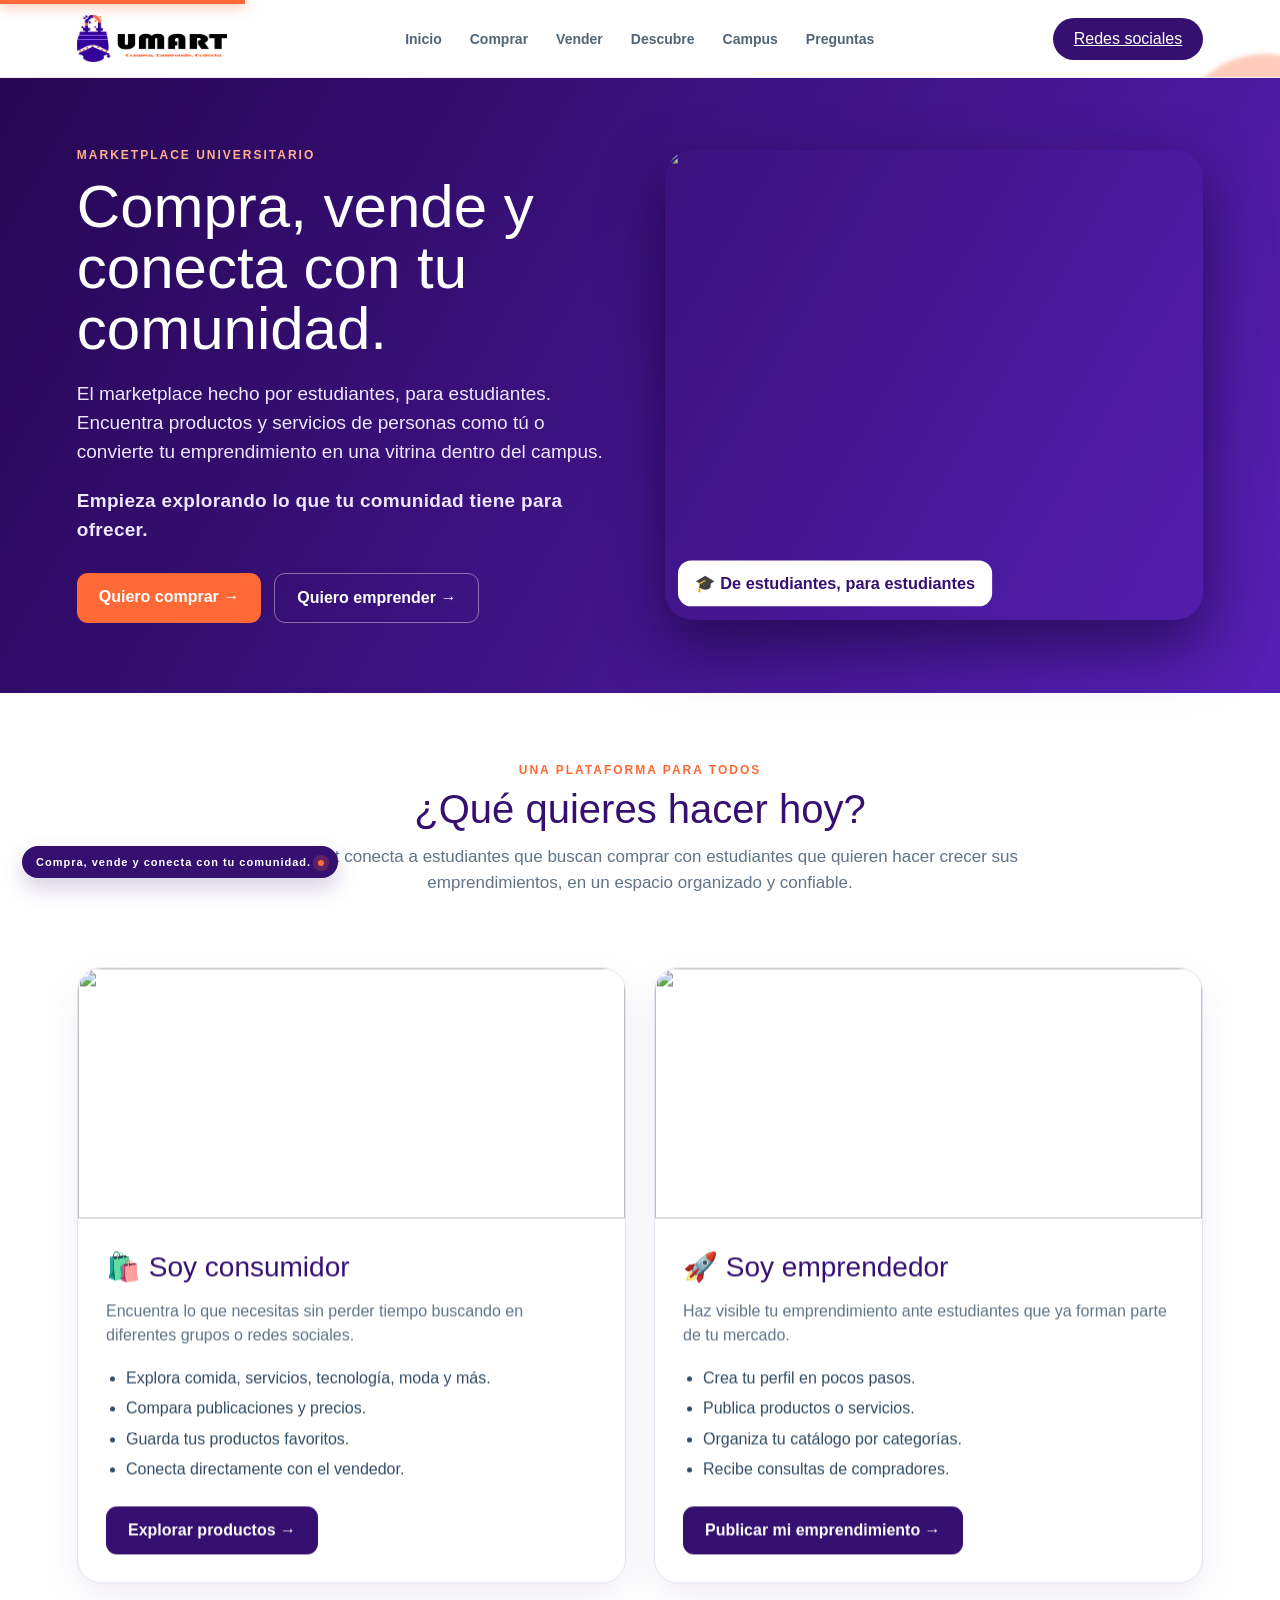
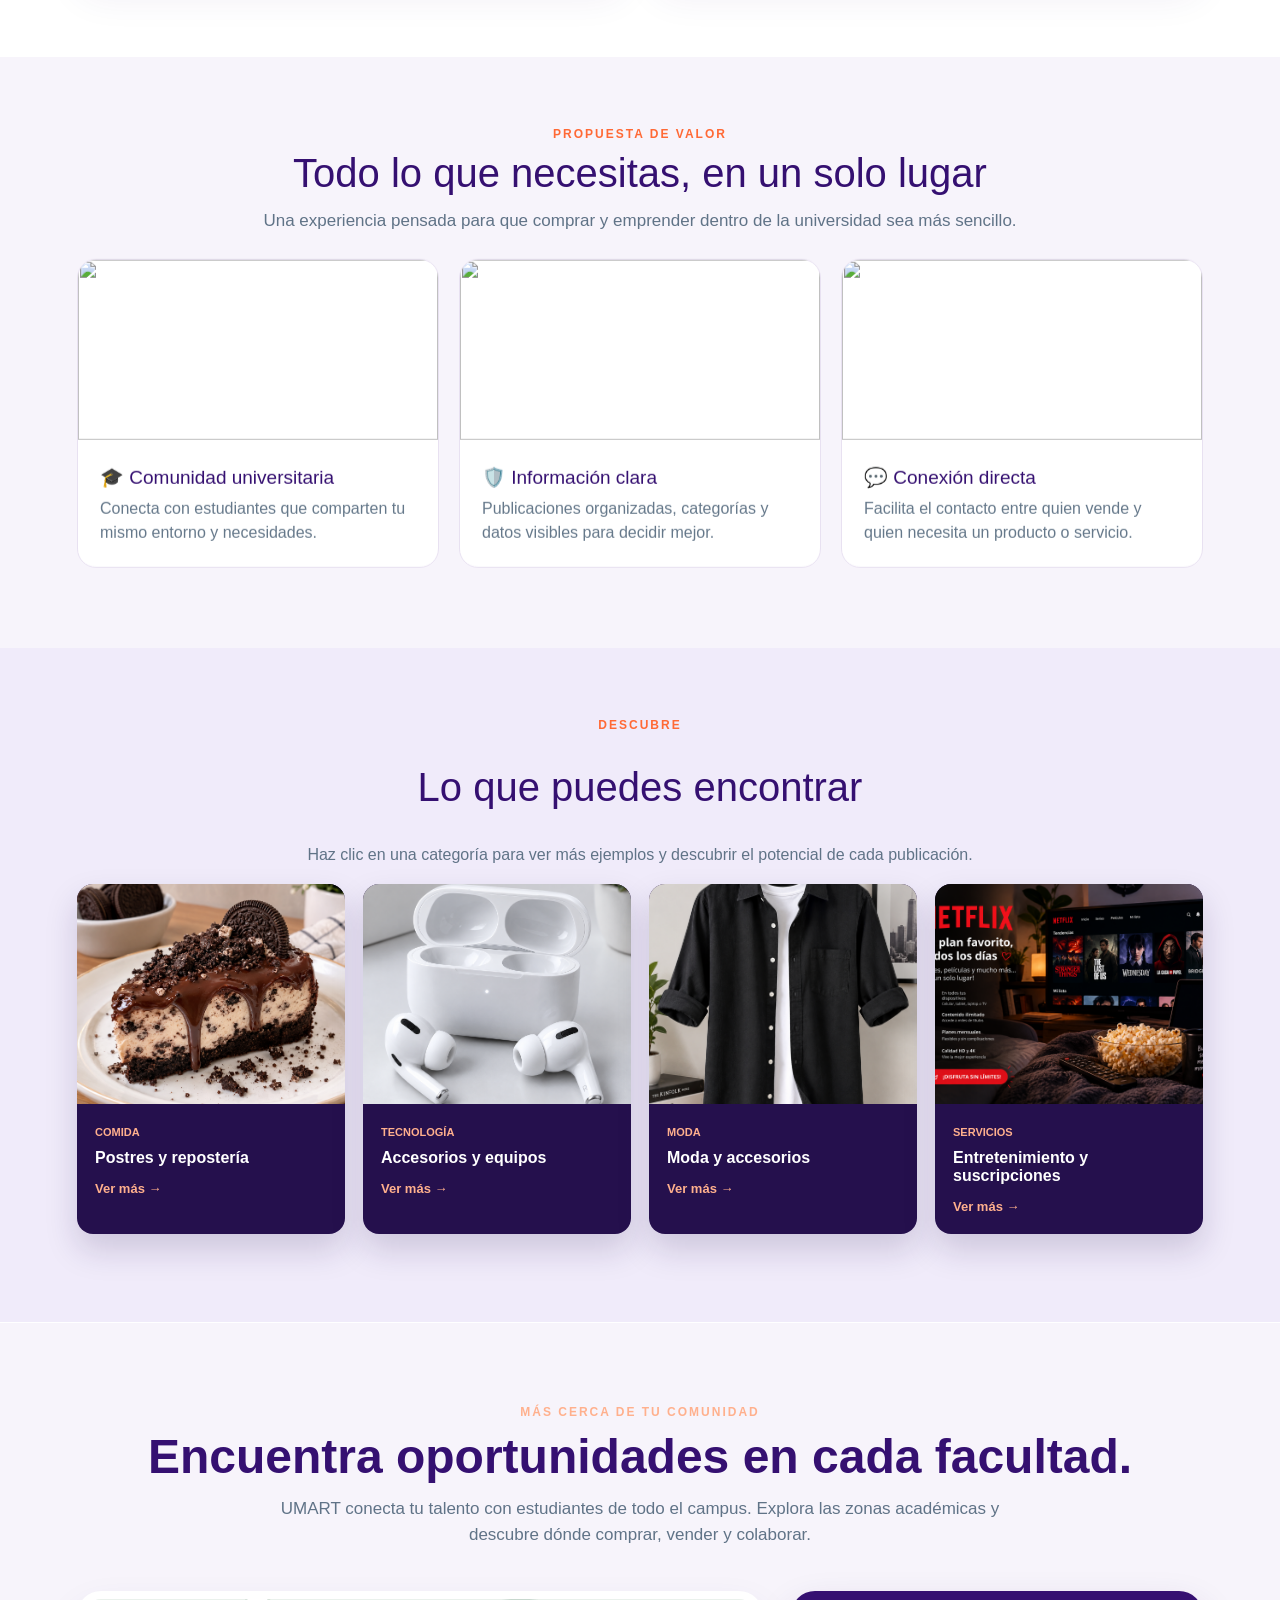
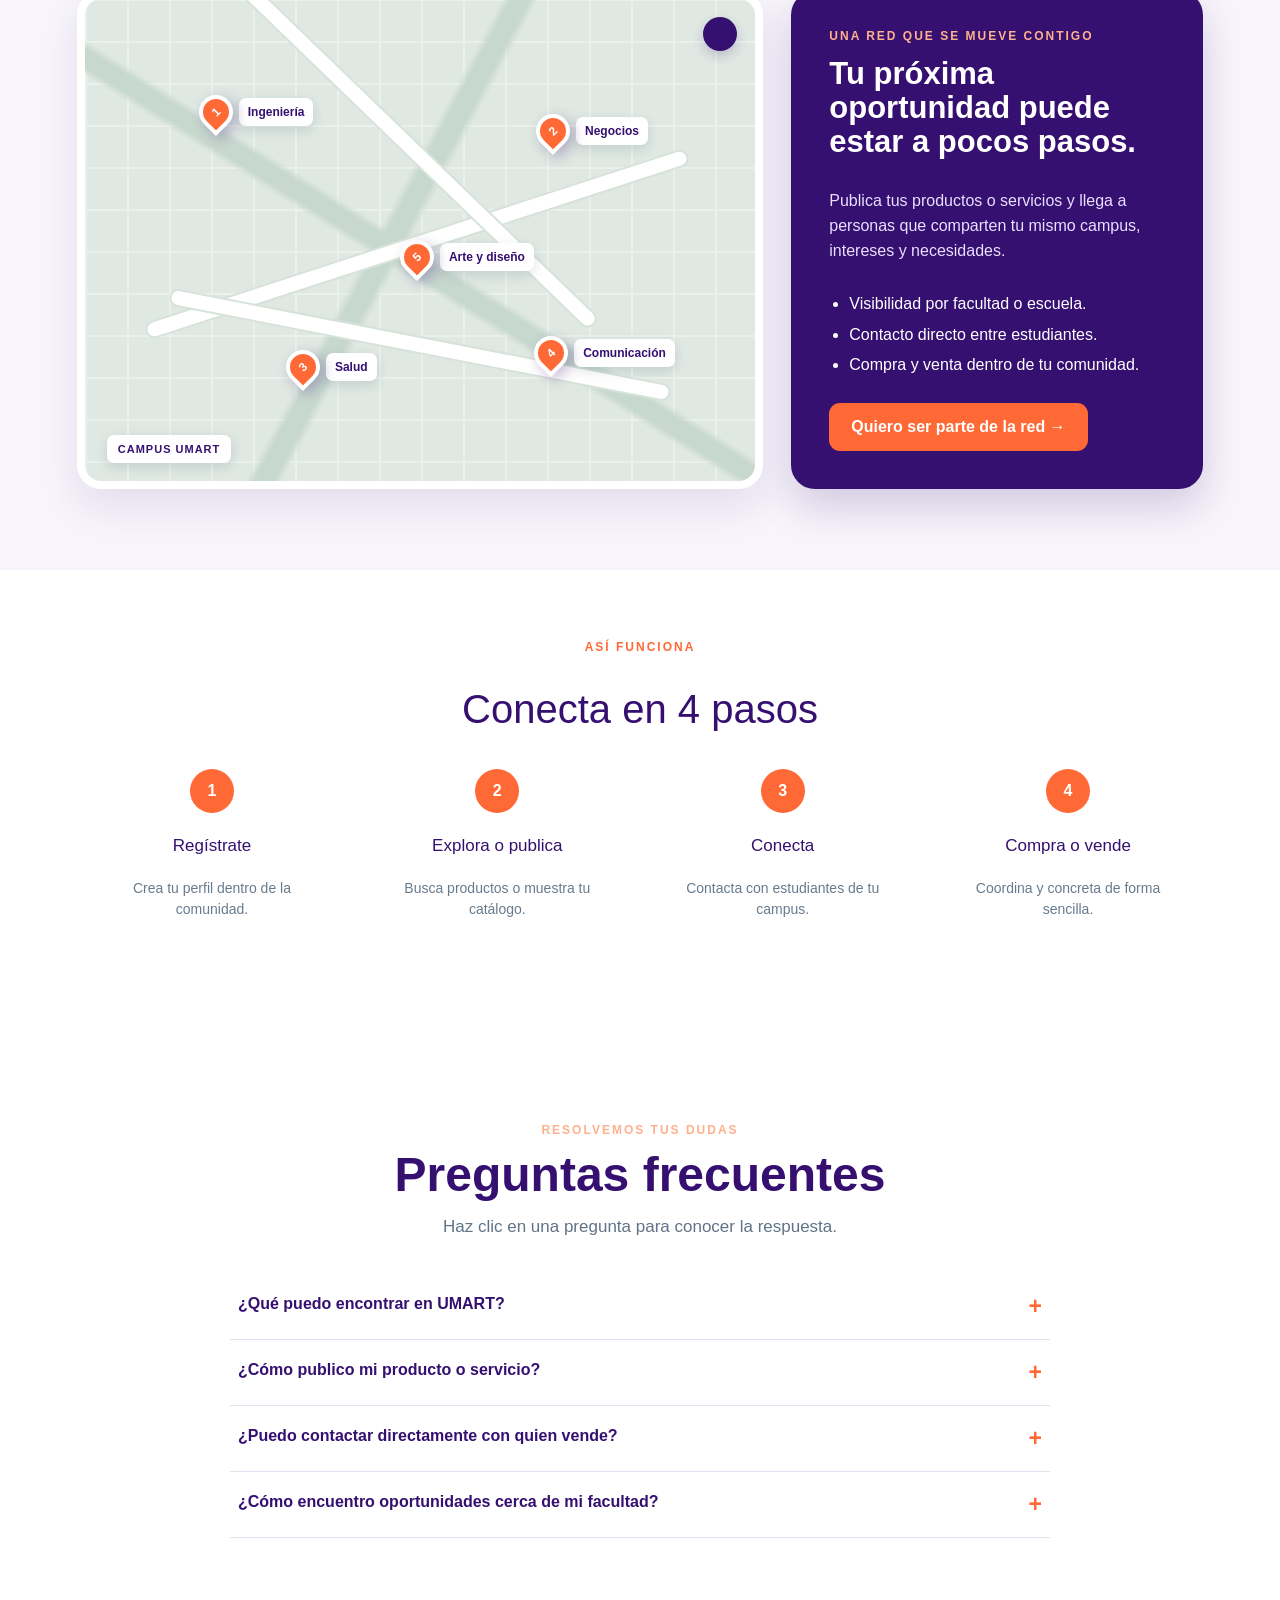
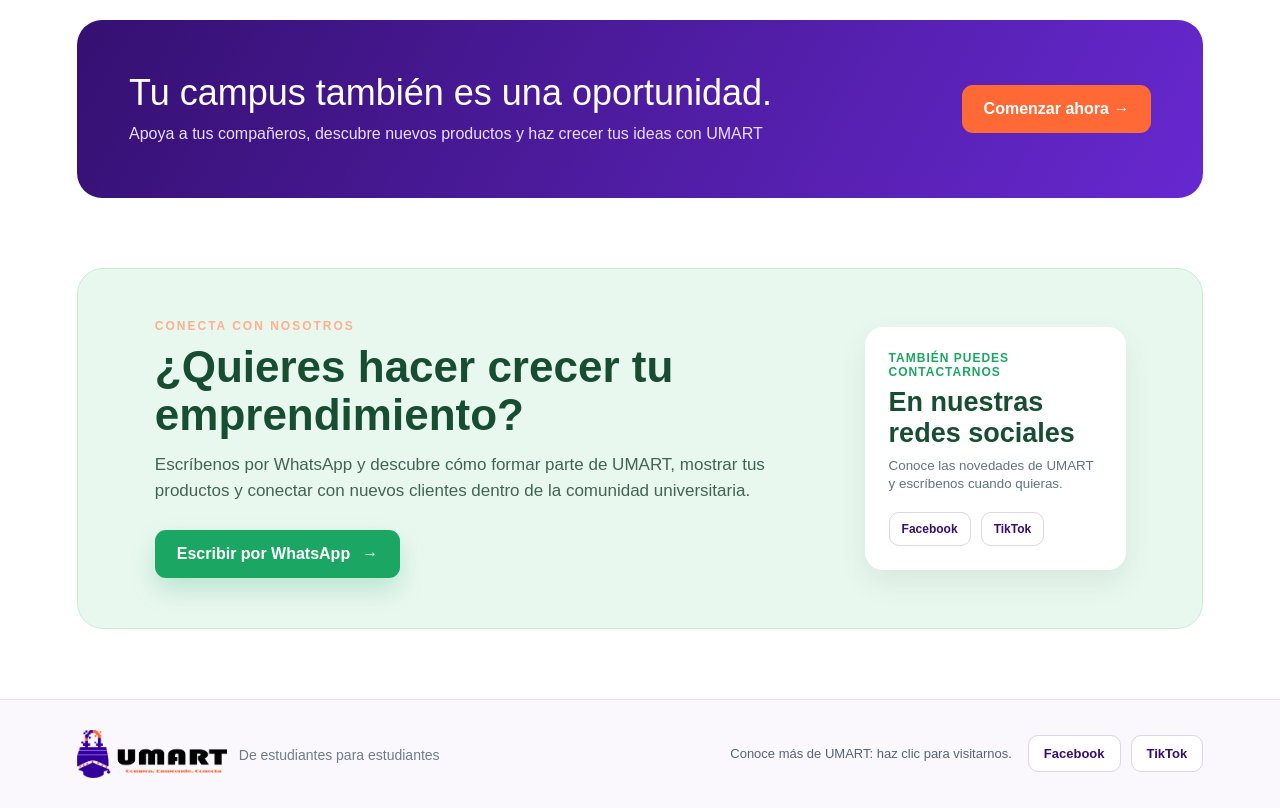
==== commit 35324eec: "Agrega storyboard interactivo para la comunidad" ====
--- a/Landing.html
+++ b/Landing.html
@@ -12,7 +12,7 @@
  </head>
   <body id="inicio" data-html-import-id="html-import-0" data-template-id="__page-root" style="background: rgb(255, 255, 255);">
   <div class="scroll-progress" aria-hidden="true"><span></span></div>
-  <div class="scroll-orb orb-one" aria-hidden="true"></div><div class="scroll-orb orb-two" aria-hidden="true"></div>
+  <div class="scroll-orb orb-one" aria-hidden="true"></div>
   <div class="scroll-state" aria-live="polite">Inicio <span></span></div>
   <div class="wrap" data-html-import-id="html-import-1">
    <nav data-html-import-id="html-import-2">
@@ -29,9 +29,9 @@
     <div class="buttons" data-html-import-id="html-import-15"><a class="btn orange canva-link" data-html-import-id="html-import-16" data-template-id="a-10" href="#consumidor" style="background: rgb(255, 105, 53); color: rgb(255, 255, 255); font-weight: 900; font-style: normal; font-size: 16px;">Quiero comprar →</a><a class="btn ghost canva-link" data-html-import-id="html-import-17" data-template-id="a-11" href="#emprendedor" style="color: rgb(255, 255, 255); font-weight: 900; font-style: normal; font-size: 16px;">Quiero emprender →</a>
      </div>
     </div>
-    <div class="hero-photo" data-html-import-id="html-import-18"><div class="hero-photo-depth"><img data-html-import-id="html-import-19" data-template-id="img-12" class="canva-image" src="https://images.unsplash.com/photo-1529156069898-49953e39b3ac?auto=format&amp;fit=crop&amp;w=1600&amp;q=95">
+    <a class="hero-photo hero-story-link" href="storyboard.html" aria-label="Leer el storyboard De estudiantes, para estudiantes"><div class="hero-photo-depth"><img data-html-import-id="html-import-19" data-template-id="img-12" class="canva-image" src="https://images.unsplash.com/photo-1529156069898-49953e39b3ac?auto=format&amp;fit=crop&amp;w=1600&amp;q=95">
      <div class="tag canva-container" data-html-import-id="html-import-20" data-template-id="div-13" style="background: rgb(255, 255, 255); color: rgb(53, 16, 113); font-weight: 900; font-style: normal; font-size: 16px;">🎓 De estudiantes, para estudiantes</div>
-    </div></div>
+    </div></a>
    </section>
    <section id="next-section" class="intro" data-html-import-id="html-import-21">
     <div class="eyebrow canva-container" style="color: rgb(255, 105, 53); font-weight: 900; font-style: normal; font-size: 12px;" data-html-import-id="html-import-22" data-template-id="div-14">Una plataforma para todos</div>
@@ -184,7 +184,6 @@
       const message = document.querySelector('[data-scroll-message]');
       const state = document.querySelector('.scroll-state');
       const orbOne = document.querySelector('.orb-one');
-      const orbTwo = document.querySelector('.orb-two');
       const sections = [...document.querySelectorAll('.scroll-section, .products, .campus-section, .how, .faq-section, .cta, .whatsapp-section')];
       const movingItems = [...document.querySelectorAll('.product, .feature, .audience, .step')];
       const messages = {
@@ -218,7 +217,6 @@
           item.style.setProperty('--scroll-shift', `${Math.max(-18, Math.min(18, distance * -14))}px`);
         });
         orbOne.style.transform = `translate3d(0, ${window.scrollY * -.12}px, 0)`;
-        orbTwo.style.transform = `translate3d(0, ${window.scrollY * .08}px, 0)`;
         if (depth) depth.style.setProperty('--scroll-depth', `${Math.max(-24, Math.min(24, window.scrollY * -.025))}px`);
         ticking = false;
       };
--- a/styles.css
+++ b/styles.css
@@ -1,5 +1,5 @@
 *{box-sizing:border-box}html{scroll-behavior:smooth}body{margin:0;font-family:Arial,Helvetica,sans-serif;color:#142b43;background:#fff;overflow-x:hidden}
-.scroll-progress{position:fixed;z-index:20;top:0;left:0;width:100%;height:4px;background:#ffffff22;pointer-events:none}.scroll-progress span{display:block;width:0;height:100%;background:#ff6935;box-shadow:0 0 14px #ff6935;transition:width .08s linear}.scroll-orb{position:fixed;z-index:-1;width:180px;height:180px;border-radius:50%;filter:blur(2px);opacity:.22;pointer-events:none;transition:transform .2s ease}.orb-one{top:18%;right:-75px;background:#ff6935}.orb-two{bottom:18%;left:-85px;background:#6728d0}
+.scroll-progress{position:fixed;z-index:20;top:0;left:0;width:100%;height:4px;background:#ffffff22;pointer-events:none}.scroll-progress span{display:block;width:0;height:100%;background:#ff6935;box-shadow:0 0 14px #ff6935;transition:width .08s linear}.scroll-orb{position:fixed;z-index:-1;width:180px;height:180px;border-radius:50%;filter:blur(2px);opacity:.22;pointer-events:none;transition:transform .2s ease}.orb-one{top:18%;right:-75px;background:#ff6935}
 .wrap{max-width:1400px;margin:auto}
 nav{height:78px;padding:0 6%;display:flex;align-items:center;justify-content:space-between;border-bottom:1px solid #eee}
 .logo{font-size:24px;font-weight:900;letter-spacing:2px;color:#351071}.links{display:flex;gap:28px;font-size:14px;font-weight:700;color:#526477}.links a{color:inherit;text-decoration:none}.links a:hover{color:#351071}.login{background:#351071;color:#fff;padding:12px 21px;border-radius:24px}
@@ -29,7 +29,10 @@
 .contact-social-links{display:flex;gap:10px;margin-top:18px}.contact-social-links .social-link{padding:9px 12px;font-size:12px}
 .products{background:#f0ebfa}.discover-lead{max-width:680px;margin:0 auto;color:#607387;line-height:1.55}.productgrid{margin-top:34px}.product{border:0;background:#25104d;box-shadow:0 16px 32px #25104d2b;transition:transform .2s,box-shadow .2s}.product:hover{transform:translateY(-7px);box-shadow:0 22px 40px #25104d44}.product-link{text-decoration:none}.product img{height:220px;display:block;object-fit:cover}.product>div{padding:18px 18px 20px}.product b{color:#fff;margin-top:9px}.product .cat{color:#ffb08d}.product .price{color:#ffb08d;float:none;display:block;margin-top:14px;font-size:13px}
 .gallery-body{background:#f7f4fb}.gallery-page{min-height:100vh;padding:28px 6% 80px}.gallery-header{max-width:1240px;margin:auto;display:flex;align-items:center;justify-content:space-between;gap:24px}.gallery-header img{display:block;width:min(230px,48vw);height:auto}.gallery-hero{max-width:820px;margin:11vh auto 64px;text-align:center}.gallery-hero h1{color:#351071;font-size:clamp(42px,6vw,70px);margin:14px 0 20px}.gallery-hero p{color:#607387;font-size:18px;line-height:1.6}.gallery-grid{max-width:1240px;margin:auto;display:grid;gap:30px}.gallery-category{display:grid;grid-template-columns:.7fr 1.3fr;gap:28px;align-items:center;padding:28px;border-radius:24px;background:#fff;border:1px solid #e7e0f0;box-shadow:0 14px 34px #35107112}.gallery-category-copy{padding:14px}.gallery-category-copy h2{color:#351071;font-size:32px;line-height:1.1;margin:12px 0}.gallery-category-copy p{color:#607387;line-height:1.55}.gallery-images{display:grid;grid-template-columns:1.2fr .8fr;grid-template-rows:150px 150px;gap:12px}.gallery-images img{width:100%;height:100%;object-fit:cover;border-radius:15px}.gallery-images img:first-child{grid-row:span 2}.gallery-cta{display:block;width:max-content;margin:44px auto 0}
+.story-body{background:#f7f4fb}.story-page{min-height:100vh;padding:28px 6% 80px}.story-header{max-width:1120px;margin:auto;display:flex;align-items:center;justify-content:space-between;gap:24px}.story-header img{width:min(220px,48vw);height:auto}.story-back{color:#351071;text-decoration:none;font-weight:900}.story-intro{max-width:760px;margin:10vh auto 40px;text-align:center}.story-intro h1{color:#351071;font-size:clamp(42px,6vw,72px);margin:14px 0}.story-intro p{color:#607387;font-size:18px;line-height:1.6}.storyboard{max-width:1120px;margin:auto}.story-scene{display:none;grid-template-columns:1fr 1fr;min-height:440px;border-radius:28px;overflow:hidden;background:#fff;box-shadow:0 20px 50px #3510711f;border:1px solid #e7e0f0}.story-scene.active{display:grid;animation:story-in .55s both}.story-scene-art{position:relative;min-height:440px;background:linear-gradient(145deg,#351071,#6728d0);overflow:hidden}.story-scene-art:before,.story-scene-art:after{content:"";position:absolute;border-radius:50%;background:#ff6935}.story-scene-art:before{width:180px;height:180px;right:-55px;top:-40px;opacity:.9}.story-scene-art:after{width:90px;height:90px;left:13%;bottom:15%;opacity:.5}.story-person{position:absolute;z-index:1;width:104px;height:104px;border-radius:50% 50% 42% 42%;background:#ffb08d;bottom:86px;box-shadow:0 0 0 14px #ffffff22}.story-person:before{content:"";position:absolute;width:105px;height:54px;bottom:-45px;left:0;border-radius:54px 54px 8px 8px;background:#fff}.person-one{left:24%;animation:person-float 3s ease-in-out infinite}.person-two{right:20%;bottom:118px;background:#e5a477;animation:person-float 3.4s .3s ease-in-out infinite}.story-bubble{position:absolute;z-index:2;top:70px;left:14%;padding:15px 18px;border-radius:18px 18px 18px 4px;background:#fff;color:#351071;font-weight:900;box-shadow:0 12px 24px #13042e33}.story-bubble:after{content:"";position:absolute;bottom:-9px;left:18px;border:10px solid transparent;border-top-color:#fff}.story-copy{padding:52px;display:flex;flex-direction:column;justify-content:center}.story-number{color:#ff6935;font-size:12px;font-weight:900;letter-spacing:2px}.story-copy h2{color:#351071;font-size:36px;line-height:1.08;margin:12px 0}.story-copy p{color:#607387;font-size:17px;line-height:1.6}.story-copy mark{background:#ffe0d3;color:#351071;padding:2px 5px;border-radius:4px}.story-reflection{margin-top:18px;padding-left:16px;border-left:3px solid #ff6935;color:#351071;font-weight:900;line-height:1.5}.story-controls{display:flex;justify-content:center;align-items:center;gap:18px;margin-top:26px}.story-button{border:0;padding:12px 18px;border-radius:10px;background:#351071;color:#fff;font-weight:900;cursor:pointer}.story-button:disabled{opacity:.35;cursor:not-allowed}.story-count{color:#607387;font-size:13px;font-weight:900}@keyframes story-in{from{opacity:0;transform:translateY(18px) scale(.98)}to{opacity:1;transform:translateY(0) scale(1)}}@keyframes person-float{0%,100%{transform:translateY(0)}50%{transform:translateY(-10px)}}
 @media(max-width:700px){.gallery-header{align-items:flex-start;flex-direction:column}.gallery-hero{margin-top:8vh;margin-bottom:42px}.gallery-category{grid-template-columns:1fr;padding:20px}.gallery-images{grid-template-rows:130px 130px}}
+.hero-story-link{color:inherit;text-decoration:none}.hero-story-link:after{content:"Leer la historia →";position:absolute;top:18px;right:18px;padding:10px 13px;border-radius:999px;background:#ff6935;color:#fff;font-size:12px;font-weight:900;opacity:0;transform:translateY(-8px);transition:opacity .25s,transform .25s}.hero-story-link:hover:after{opacity:1;transform:translateY(0)}
+@media(max-width:700px){.story-header{align-items:flex-start;flex-direction:column}.story-intro{margin-top:8vh}.story-scene{grid-template-columns:1fr}.story-scene-art{min-height:280px}.story-copy{padding:30px}.story-copy h2{font-size:30px}.story-person{bottom:48px;transform:scale(.78)}.person-two{bottom:70px}.story-controls{gap:10px}.story-button{padding:10px 12px;font-size:12px}}
 .map-compass{background:#fff;overflow:hidden;padding:3px}.map-compass img{display:block;height:100%;width:auto;max-width:none;object-fit:contain;object-position:left center}
 .scroll-state{position:fixed;z-index:19;left:22px;bottom:22px;padding:10px 14px;border-radius:999px;background:#351071;color:#fff;font-size:11px;font-weight:900;letter-spacing:1px;box-shadow:0 10px 22px #35107133;pointer-events:none}.scroll-state span{display:inline-block;width:6px;height:6px;margin-left:7px;border-radius:50%;background:#ff6935;box-shadow:0 0 0 5px #ff693533}.scroll-orb{opacity:.34}.product,.feature,.audience,.step{transform:translateY(var(--scroll-shift,0px));transition:transform .35s ease,box-shadow .35s ease}.product:hover{transform:translateY(calc(var(--scroll-shift,0px) - 10px))}.product,.feature,.audience{will-change:transform}.hero-photo{will-change:transform}.scroll-section.is-visible,.products.is-visible,.campus-section.is-visible,.how.is-visible,.faq-section.is-visible,.cta.is-visible,.whatsapp-section.is-visible{animation:section-pulse .9s both}@keyframes section-pulse{0%{opacity:.45;filter:saturate(.7);transform:translateY(34px) scale(.985)}65%{opacity:1;filter:saturate(1.08)}100%{opacity:1;filter:saturate(1);transform:translateY(0) scale(1)}}
 @media(prefers-reduced-motion:reduce){html{scroll-behavior:auto}.scroll-section,.products,.campus-section,.how,.faq-section,.cta,.whatsapp-section{animation:none!important;transition:none!important}.hero-photo-depth{transform:none!important;transition:none}.scroll-orb{display:none}}
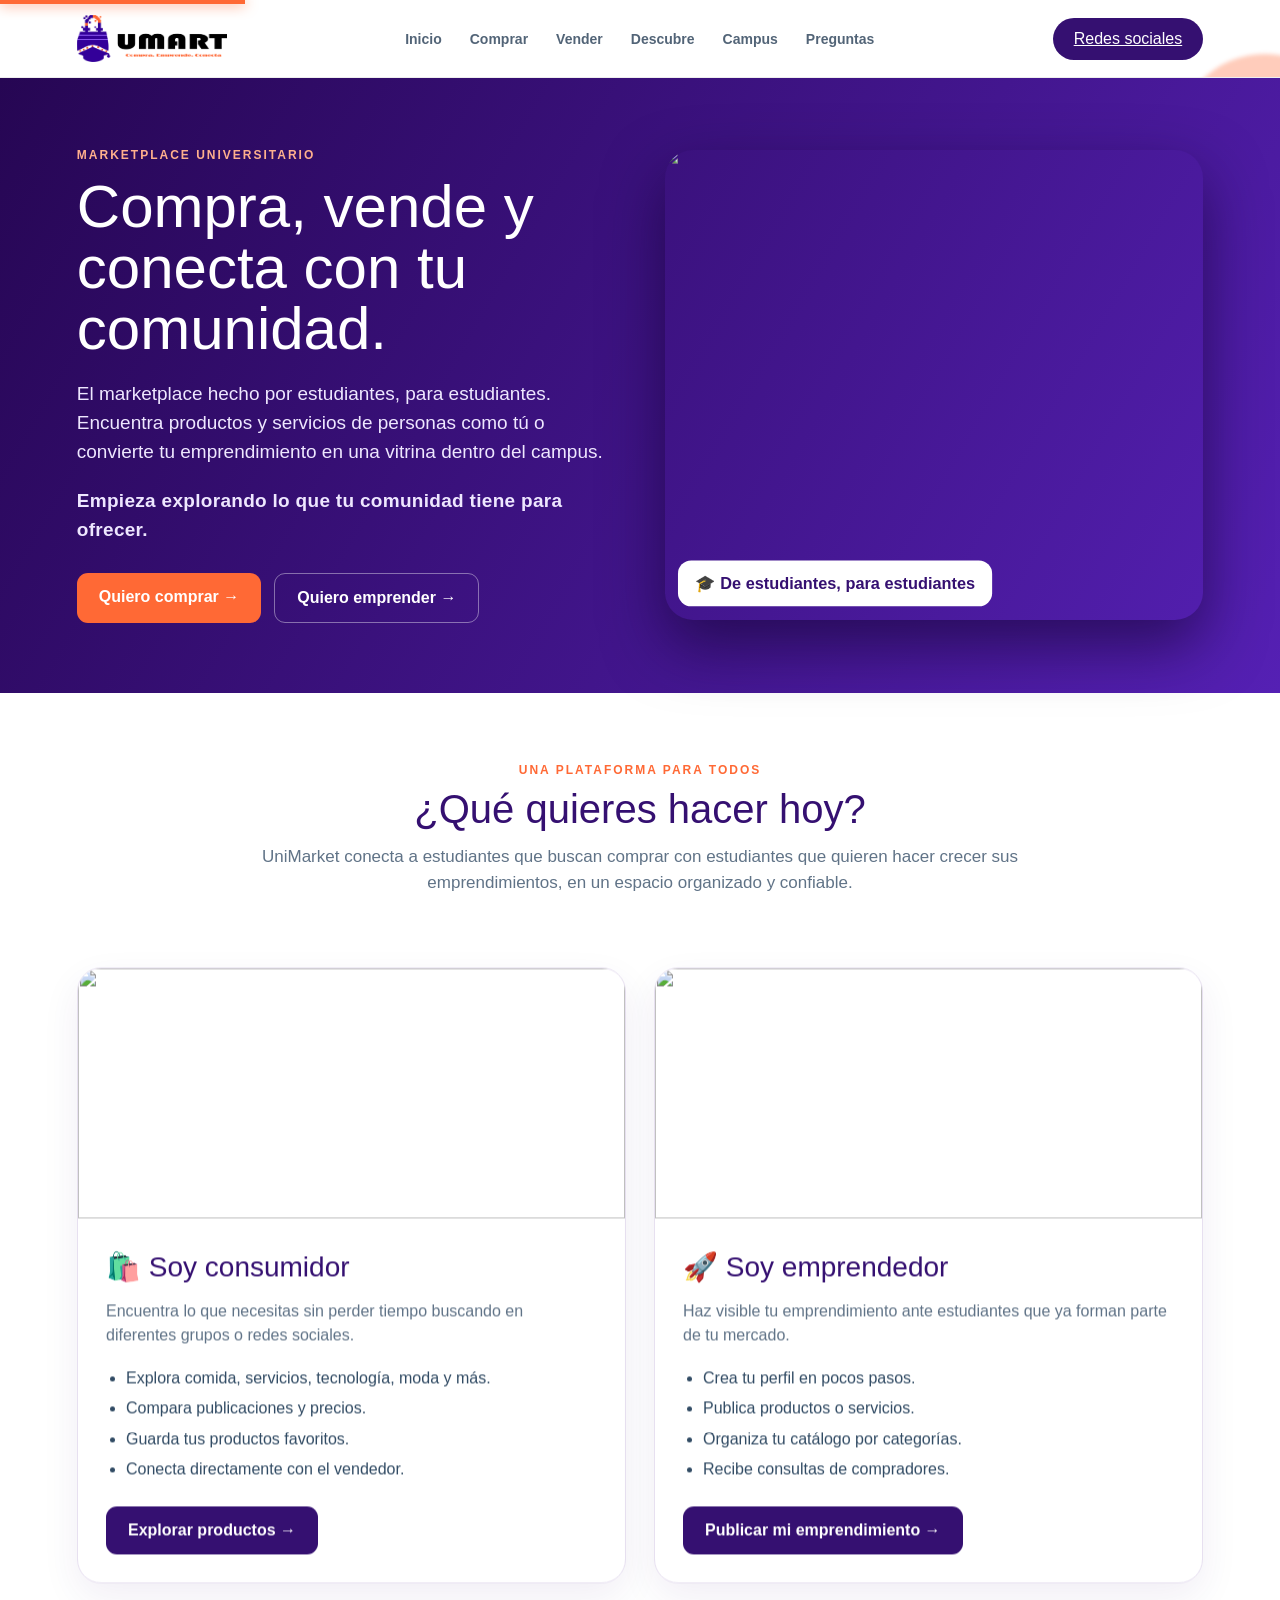
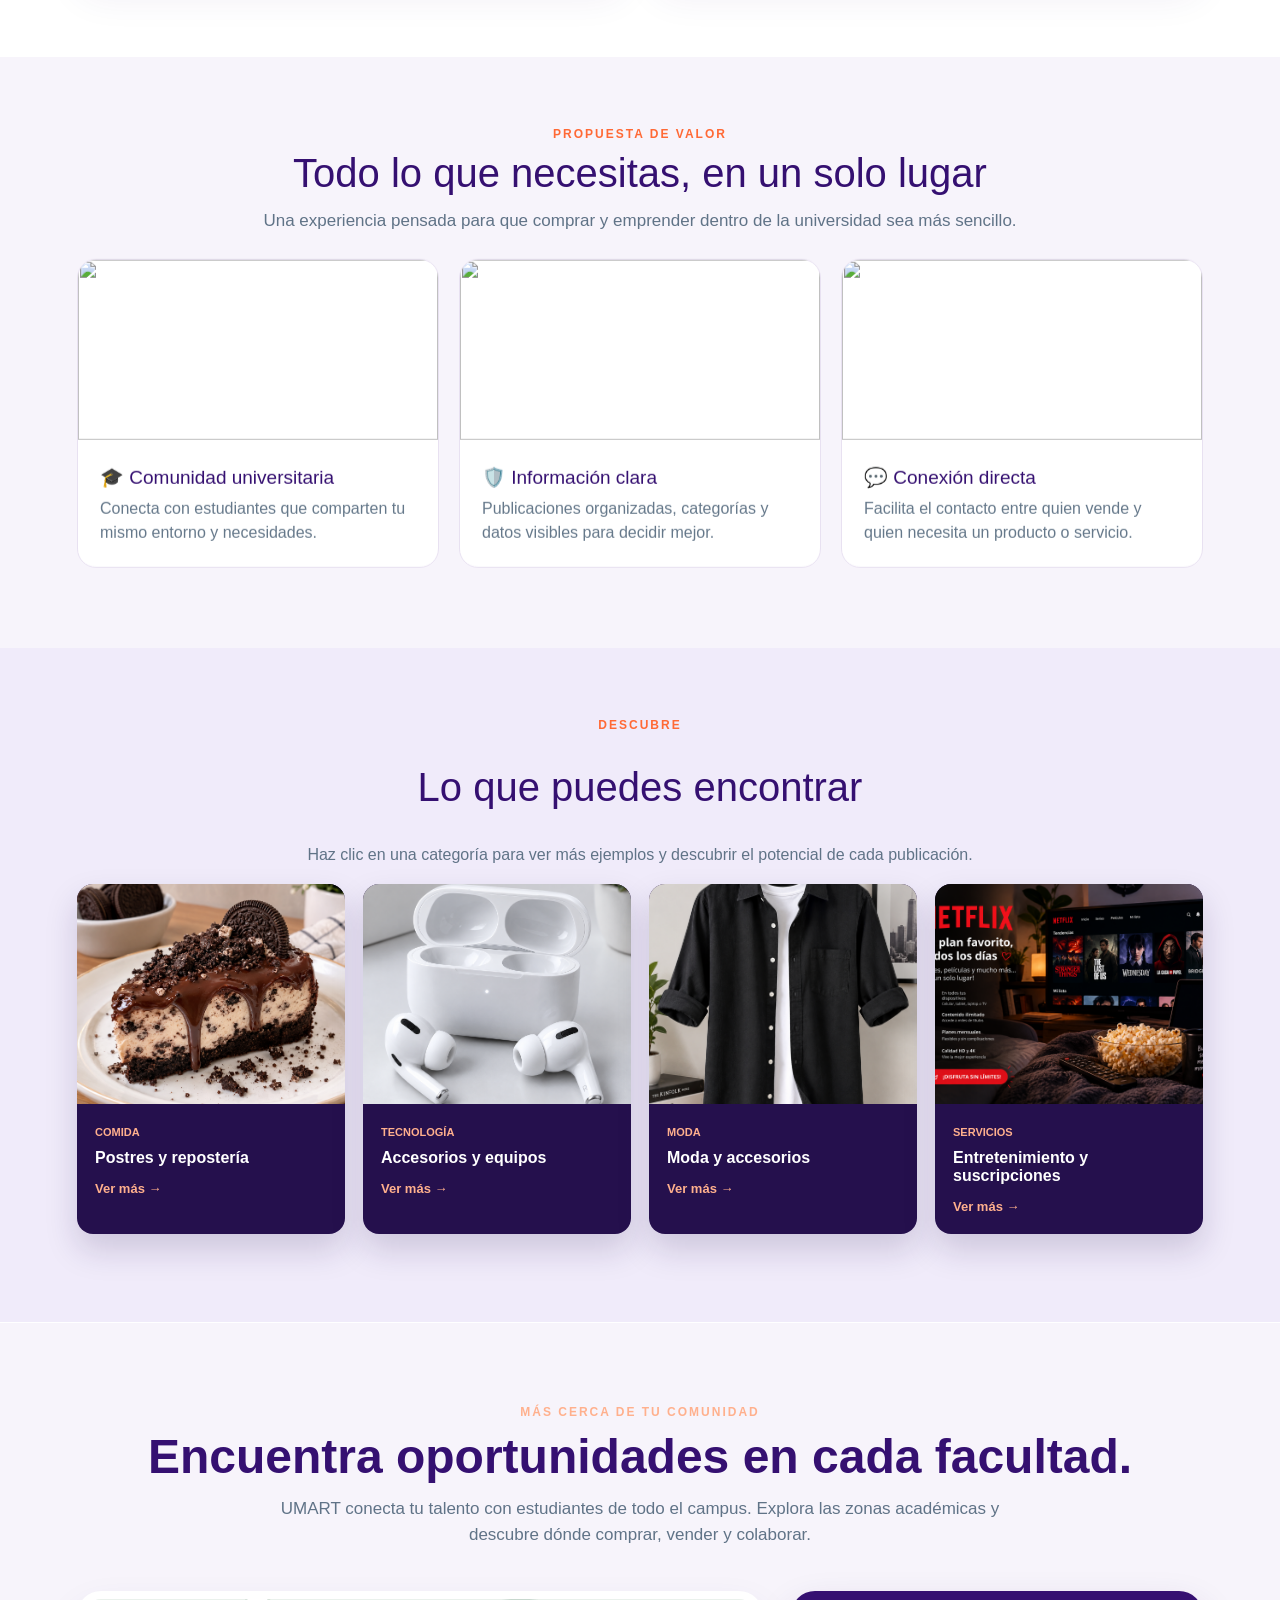
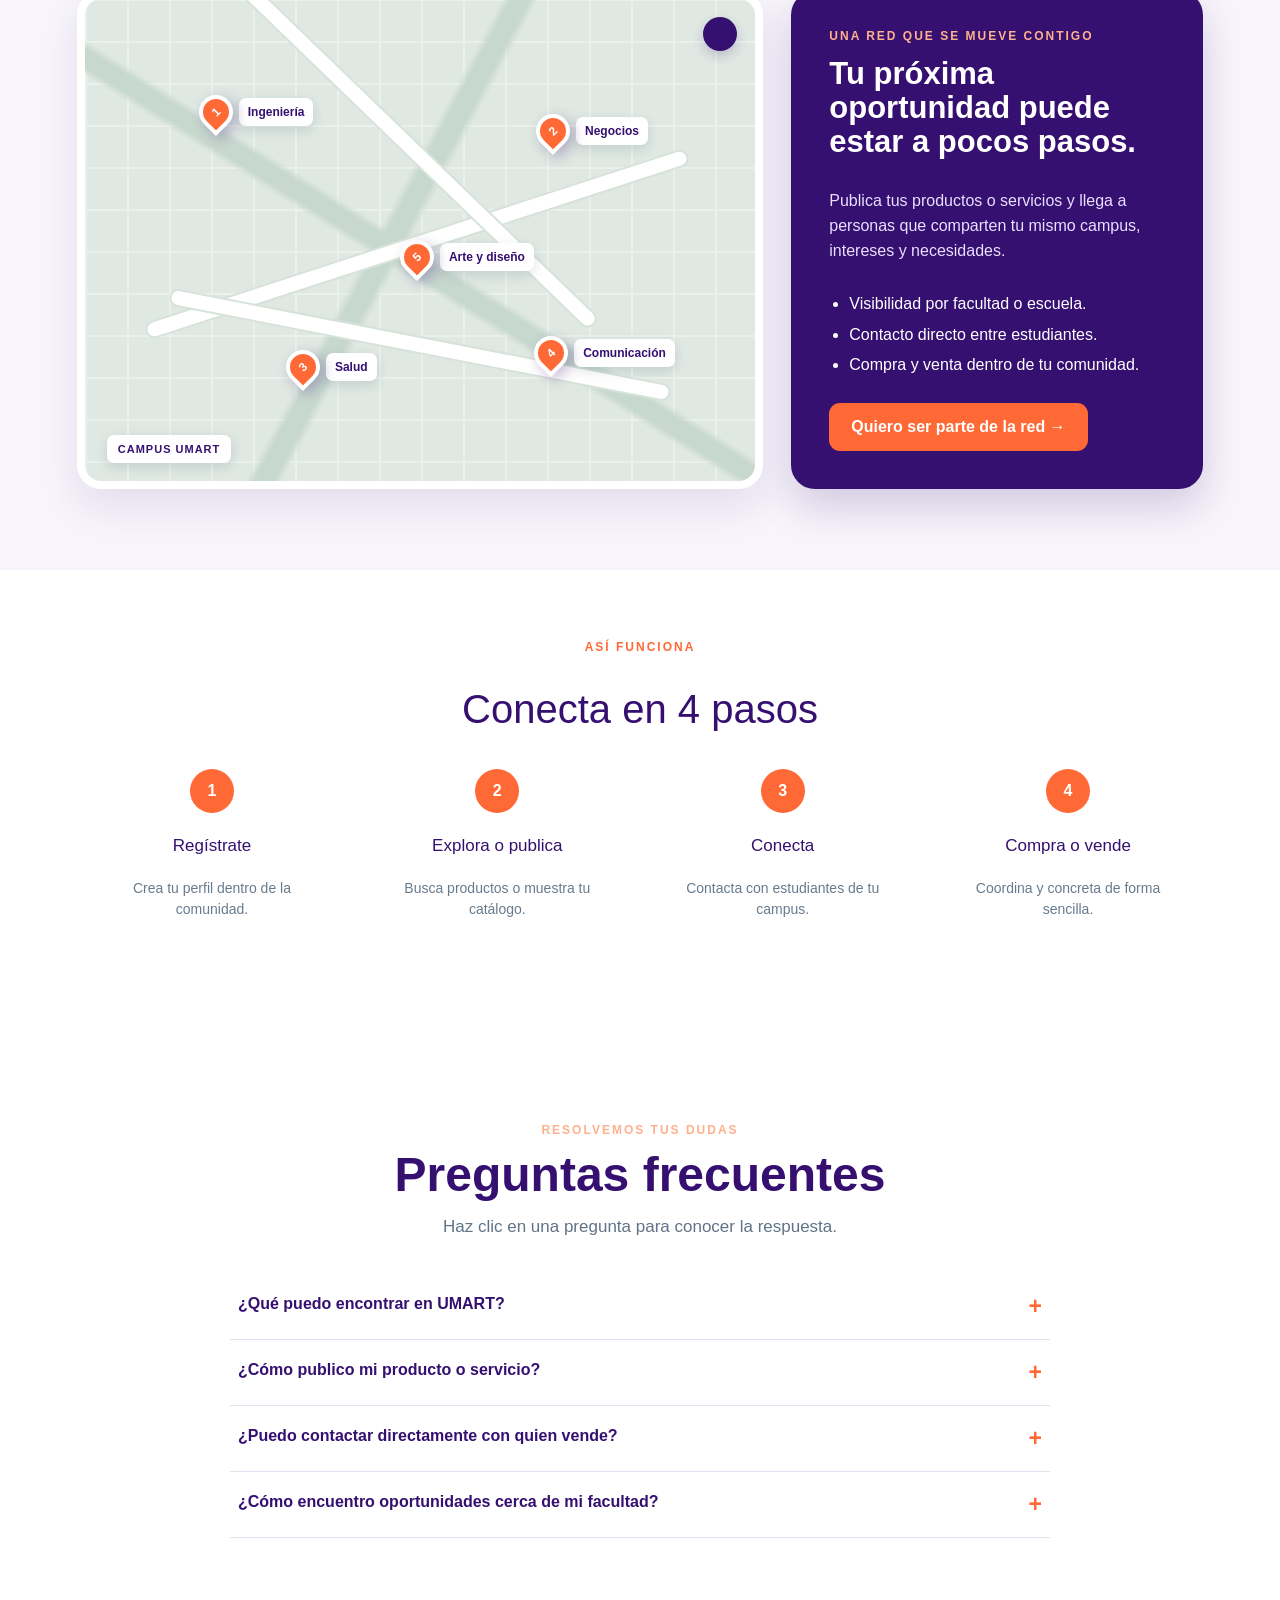
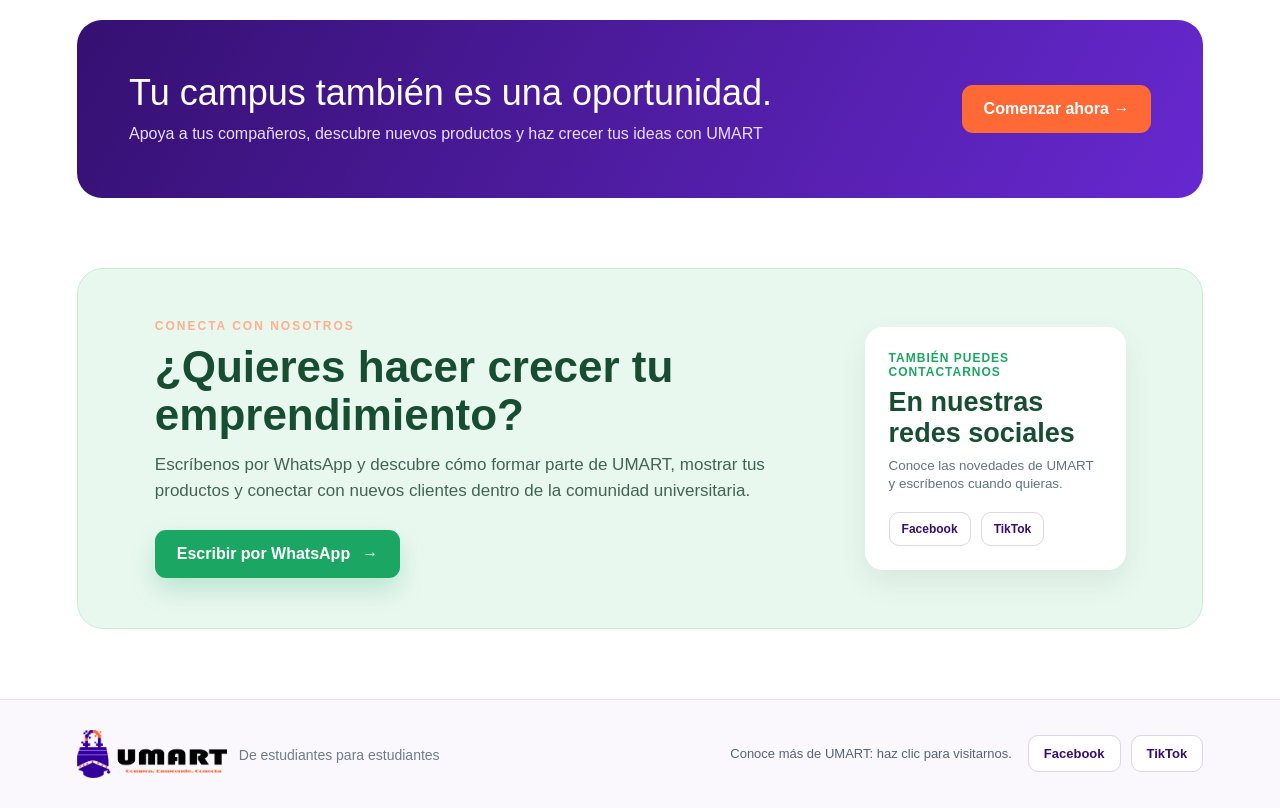
==== commit a9f5bc45: "Elimina mensaje morado fijo" ====
--- a/Landing.html
+++ b/Landing.html
@@ -13,7 +13,6 @@
   <body id="inicio" data-html-import-id="html-import-0" data-template-id="__page-root" style="background: rgb(255, 255, 255);">
   <div class="scroll-progress" aria-hidden="true"><span></span></div>
   <div class="scroll-orb orb-one" aria-hidden="true"></div>
-  <div class="scroll-state" aria-live="polite">Inicio <span></span></div>
   <div class="wrap" data-html-import-id="html-import-1">
    <nav data-html-import-id="html-import-2">
     <a class="logo" href="#inicio" aria-label="Volver al inicio"><img class="logo-image" src="LOGO_UMART.png" alt="UMART: Compra, Emprende, Conecta"></a>
@@ -182,7 +181,6 @@
     (() => {
       const progress = document.querySelector('.scroll-progress span');
       const message = document.querySelector('[data-scroll-message]');
-      const state = document.querySelector('.scroll-state');
       const orbOne = document.querySelector('.orb-one');
       const sections = [...document.querySelectorAll('.scroll-section, .products, .campus-section, .how, .faq-section, .cta, .whatsapp-section')];
       const movingItems = [...document.querySelectorAll('.product, .feature, .audience, .step')];
@@ -205,7 +203,6 @@
         if (current) {
           const key = current.id || 'inicio';
           const nextText = messages[key] || messages.inicio;
-          state.firstChild.textContent = current.querySelector('h2, h1')?.textContent || 'Inicio';
           if (message.textContent !== nextText) {
             message.classList.add('message-change');
             window.setTimeout(() => { message.textContent = nextText; message.classList.remove('message-change'); }, 180);
--- a/styles.css
+++ b/styles.css
@@ -34,6 +34,6 @@
 .hero-story-link{color:inherit;text-decoration:none}.hero-story-link:after{content:"Leer la historia →";position:absolute;top:18px;right:18px;padding:10px 13px;border-radius:999px;background:#ff6935;color:#fff;font-size:12px;font-weight:900;opacity:0;transform:translateY(-8px);transition:opacity .25s,transform .25s}.hero-story-link:hover:after{opacity:1;transform:translateY(0)}
 @media(max-width:700px){.story-header{align-items:flex-start;flex-direction:column}.story-intro{margin-top:8vh}.story-scene{grid-template-columns:1fr}.story-scene-art{min-height:280px}.story-copy{padding:30px}.story-copy h2{font-size:30px}.story-person{bottom:48px;transform:scale(.78)}.person-two{bottom:70px}.story-controls{gap:10px}.story-button{padding:10px 12px;font-size:12px}}
 .map-compass{background:#fff;overflow:hidden;padding:3px}.map-compass img{display:block;height:100%;width:auto;max-width:none;object-fit:contain;object-position:left center}
-.scroll-state{position:fixed;z-index:19;left:22px;bottom:22px;padding:10px 14px;border-radius:999px;background:#351071;color:#fff;font-size:11px;font-weight:900;letter-spacing:1px;box-shadow:0 10px 22px #35107133;pointer-events:none}.scroll-state span{display:inline-block;width:6px;height:6px;margin-left:7px;border-radius:50%;background:#ff6935;box-shadow:0 0 0 5px #ff693533}.scroll-orb{opacity:.34}.product,.feature,.audience,.step{transform:translateY(var(--scroll-shift,0px));transition:transform .35s ease,box-shadow .35s ease}.product:hover{transform:translateY(calc(var(--scroll-shift,0px) - 10px))}.product,.feature,.audience{will-change:transform}.hero-photo{will-change:transform}.scroll-section.is-visible,.products.is-visible,.campus-section.is-visible,.how.is-visible,.faq-section.is-visible,.cta.is-visible,.whatsapp-section.is-visible{animation:section-pulse .9s both}@keyframes section-pulse{0%{opacity:.45;filter:saturate(.7);transform:translateY(34px) scale(.985)}65%{opacity:1;filter:saturate(1.08)}100%{opacity:1;filter:saturate(1);transform:translateY(0) scale(1)}}
+.scroll-orb{opacity:.34}.product,.feature,.audience,.step{transform:translateY(var(--scroll-shift,0px));transition:transform .35s ease,box-shadow .35s ease}.product:hover{transform:translateY(calc(var(--scroll-shift,0px) - 10px))}.product,.feature,.audience{will-change:transform}.hero-photo{will-change:transform}.scroll-section.is-visible,.products.is-visible,.campus-section.is-visible,.how.is-visible,.faq-section.is-visible,.cta.is-visible,.whatsapp-section.is-visible{animation:section-pulse .9s both}@keyframes section-pulse{0%{opacity:.45;filter:saturate(.7);transform:translateY(34px) scale(.985)}65%{opacity:1;filter:saturate(1.08)}100%{opacity:1;filter:saturate(1);transform:translateY(0) scale(1)}}
 @media(prefers-reduced-motion:reduce){html{scroll-behavior:auto}.scroll-section,.products,.campus-section,.how,.faq-section,.cta,.whatsapp-section{animation:none!important;transition:none!important}.hero-photo-depth{transform:none!important;transition:none}.scroll-orb{display:none}}
 .campus-section{padding:82px 6%;background:#f7f4fb;text-align:center}.campus-section h2,.faq-section h2{color:#351071;font-size:clamp(32px,4vw,48px);margin:10px 0 12px}.campus-lead,.faq-lead{max-width:720px;margin:0 auto;color:#607387;font-size:17px;line-height:1.55}.campus-layout{max-width:1200px;margin:42px auto 0;display:grid;grid-template-columns:1.25fr .75fr;gap:28px;text-align:left;align-items:stretch}.campus-map{min-height:470px;border-radius:24px;position:relative;overflow:hidden;border:8px solid #fff;background-color:#dfe8e2;background-image:linear-gradient(32deg,transparent 45%,#c7d8ce 46%,#c7d8ce 48%,transparent 49%),linear-gradient(118deg,transparent 45%,#c7d8ce 46%,#c7d8ce 48%,transparent 49%),linear-gradient(#eaf1ec 2px,transparent 2px),linear-gradient(90deg,#eaf1ec 2px,transparent 2px);background-size:auto,auto,42px 42px,42px 42px;box-shadow:0 18px 38px #35107118}.campus-map:after{content:"CAMPUS UMART";position:absolute;left:22px;bottom:18px;padding:8px 11px;border-radius:7px;background:#fff;color:#351071;font-size:11px;font-weight:900;letter-spacing:1px;box-shadow:0 4px 12px #142b4322}.map-road{position:absolute;height:18px;background:#fff;border:2px solid #d7e2da;border-radius:20px;transform-origin:center}.road-one{width:85%;left:7%;top:49%;transform:rotate(-18deg)}.road-two{width:72%;left:14%;top:31%;transform:rotate(44deg)}.road-three{width:76%;left:12%;top:70%;transform:rotate(11deg)}.map-pin{position:absolute;z-index:2;display:flex;align-items:center;gap:6px;color:#351071;text-decoration:none;font-size:12px;font-weight:900}.map-pin span{width:34px;height:34px;display:grid;place-items:center;border:4px solid #fff;border-radius:50% 50% 50% 0;transform:rotate(-45deg);background:#ff6935;color:#fff;box-shadow:0 6px 13px #35107144}.map-pin span::first-letter{transform:rotate(45deg)}.map-pin b{padding:7px 9px;border-radius:7px;background:#fff;box-shadow:0 4px 12px #142b4322;white-space:nowrap}.pin-one{left:17%;top:20%}.pin-two{right:16%;top:24%}.pin-three{left:30%;bottom:20%}.pin-four{right:12%;bottom:23%}.pin-five{left:47%;top:50%}.map-compass{position:absolute;right:18px;top:18px;width:34px;height:34px;display:grid;place-items:center;border-radius:50%;background:#351071;color:#fff;font-size:12px;font-weight:900;box-shadow:0 5px 12px #35107133}.campus-benefits{padding:38px;border-radius:24px;background:#351071;color:#fff;box-shadow:0 18px 38px #3510712e;display:flex;flex-direction:column;justify-content:center}.campus-kicker{color:#ffb08d;font-size:12px;font-weight:900;letter-spacing:2px;text-transform:uppercase}.campus-benefits h3{font-size:31px;line-height:1.1;margin:14px 0}.campus-benefits p{color:#eadfff;line-height:1.55}.campus-benefits ul{padding-left:20px;color:#fff;line-height:1.9;margin:10px 0 22px}.campus-benefits .btn{align-self:flex-start}.faq-section{padding:82px 6%;background:#fff;text-align:center}.faq-list{max-width:820px;margin:34px auto 0;text-align:left}.faq-list details{border-bottom:1px solid #e7e0f0}.faq-list summary{padding:21px 8px;color:#351071;font-weight:900;cursor:pointer;list-style:none;display:flex;justify-content:space-between;gap:20px}.faq-list summary::-webkit-details-marker{display:none}.faq-list summary:after{content:"+";color:#ff6935;font-size:23px;line-height:1}.faq-list details[open] summary:after{content:"−"}.faq-list details p{margin:0;padding:0 40px 20px 8px;color:#607387;line-height:1.6}
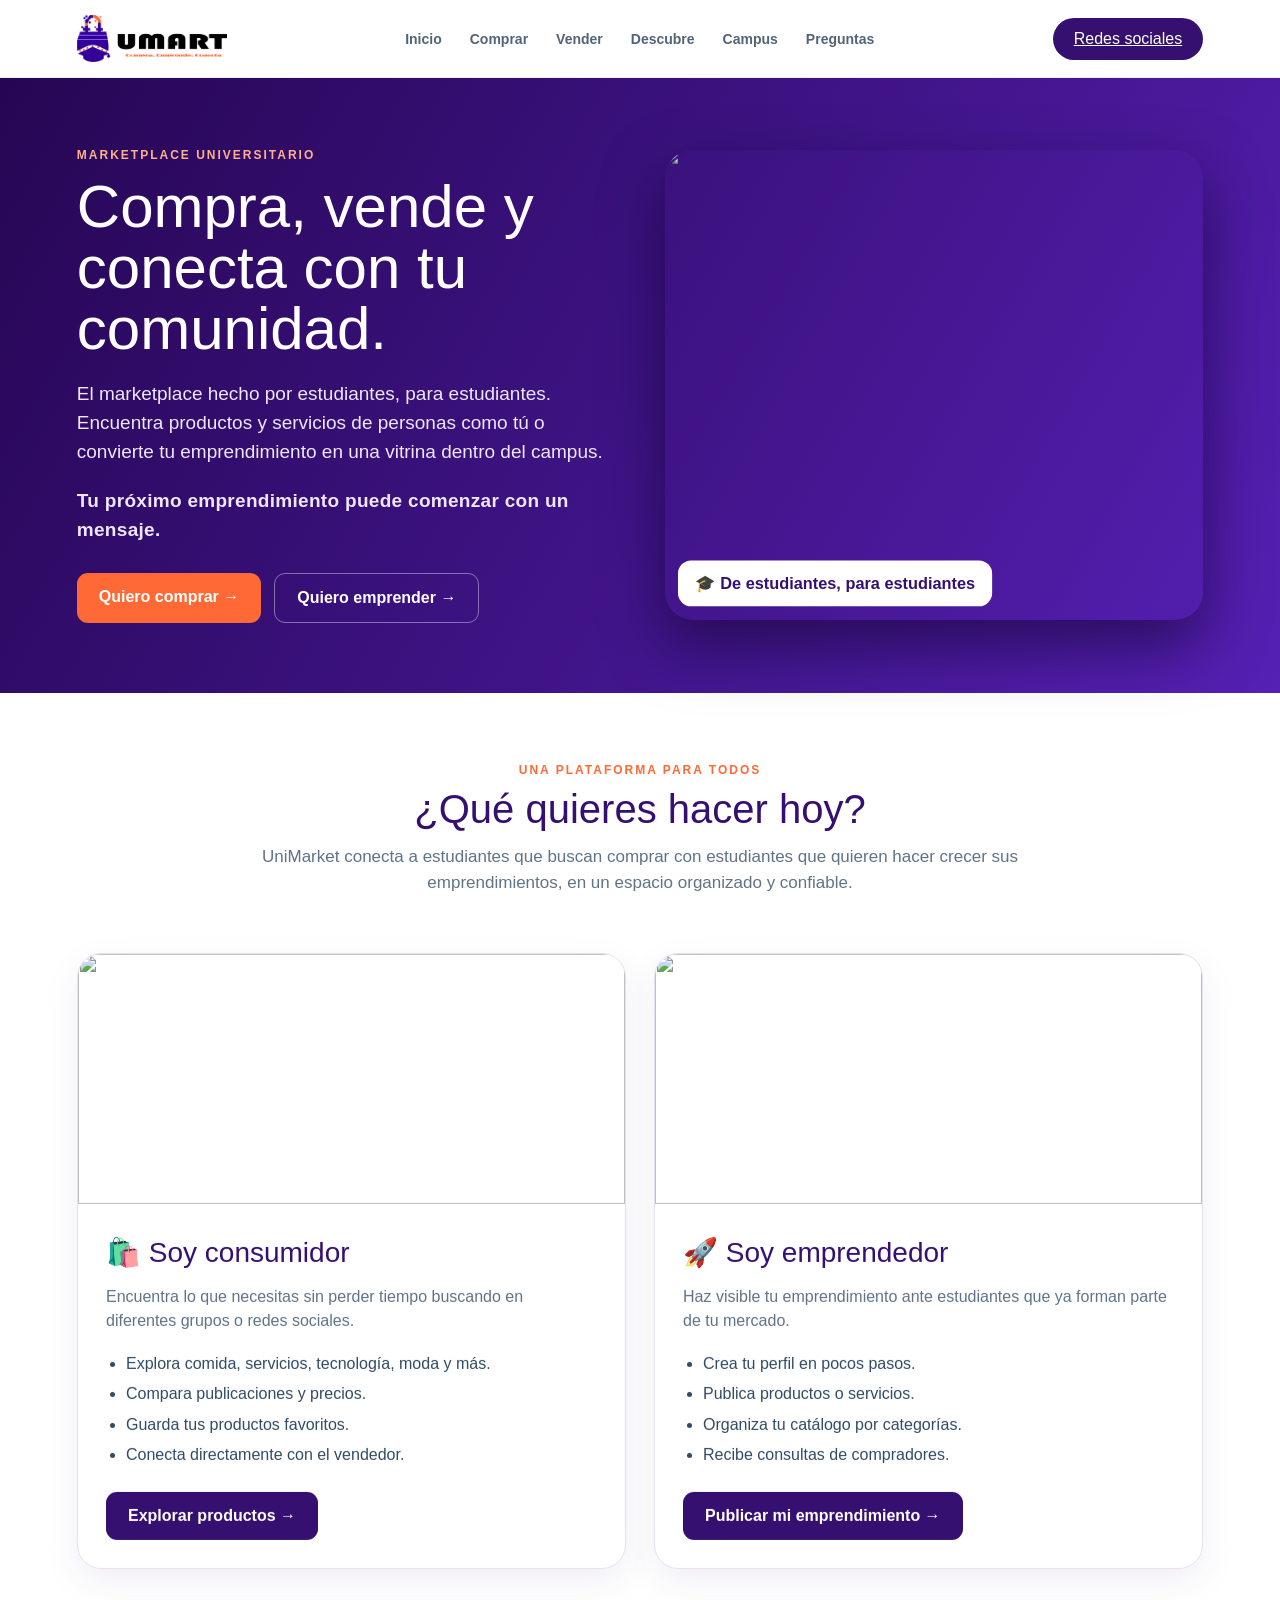
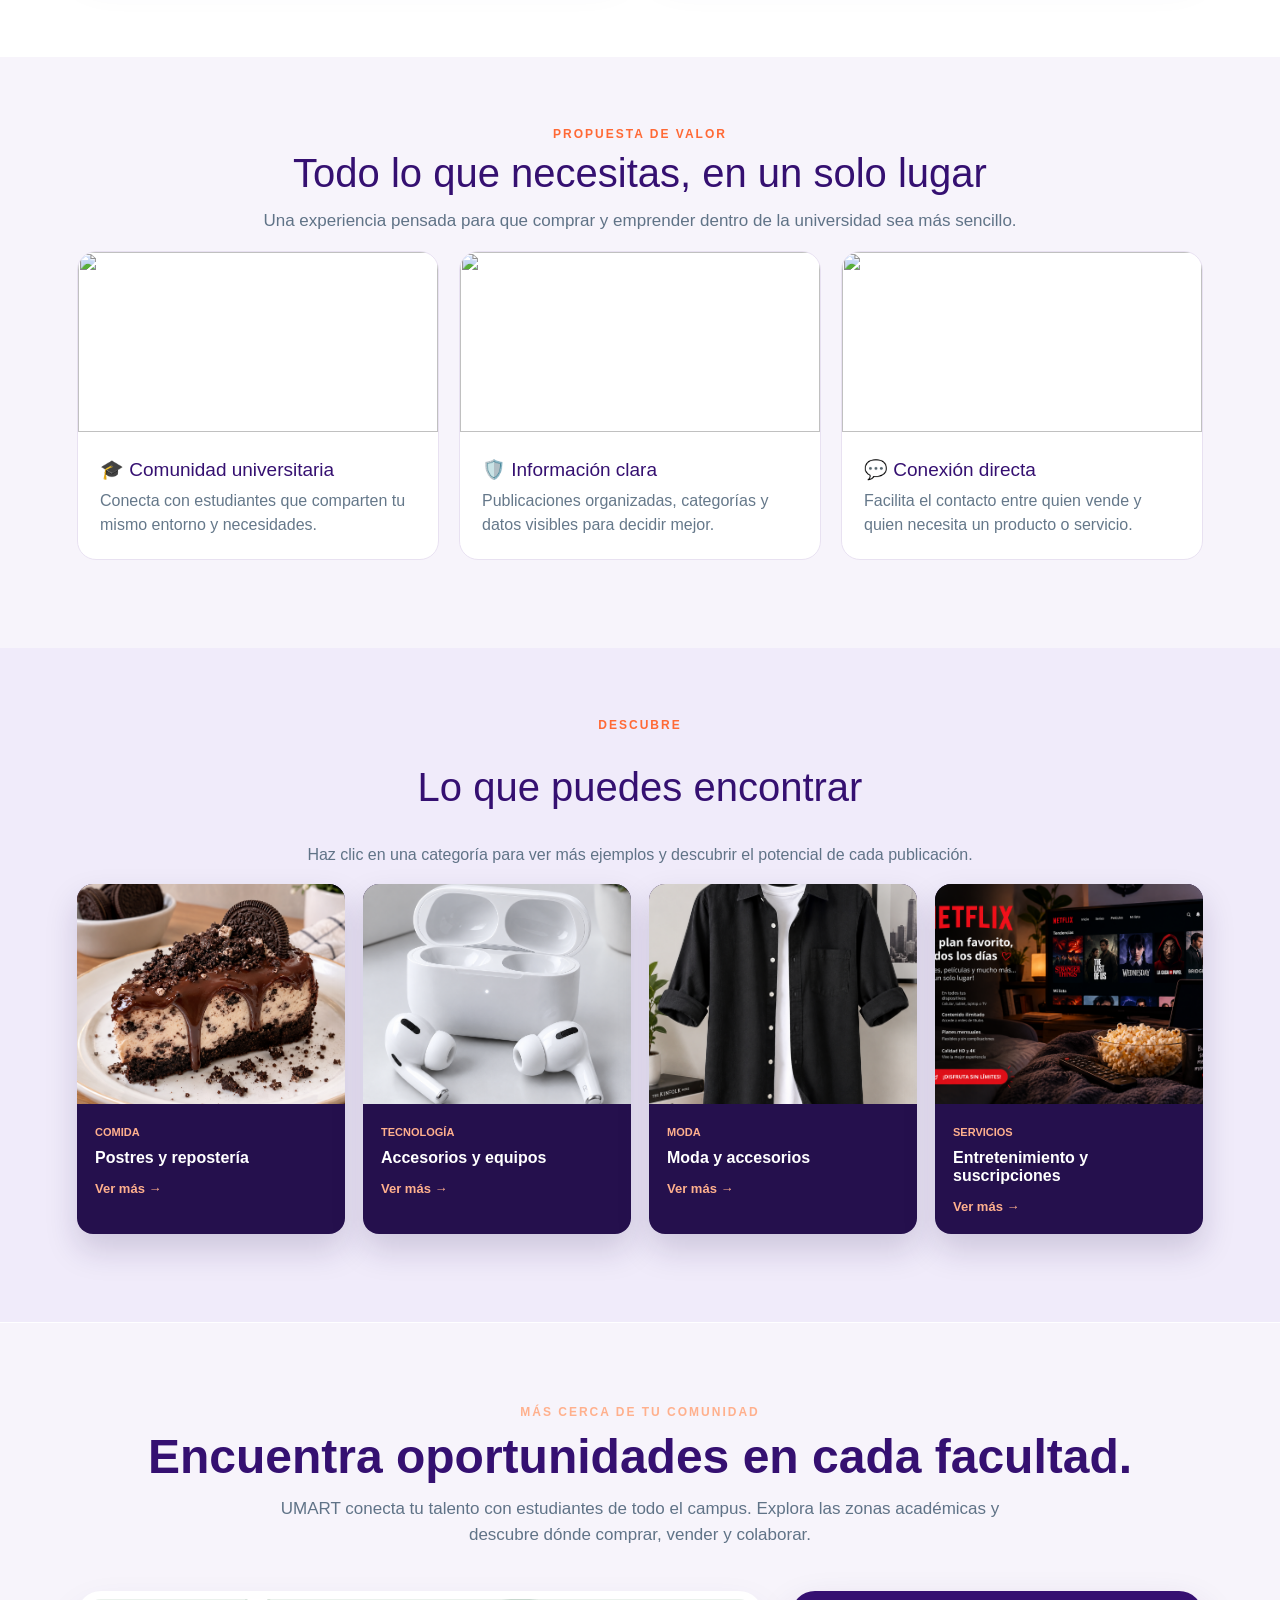
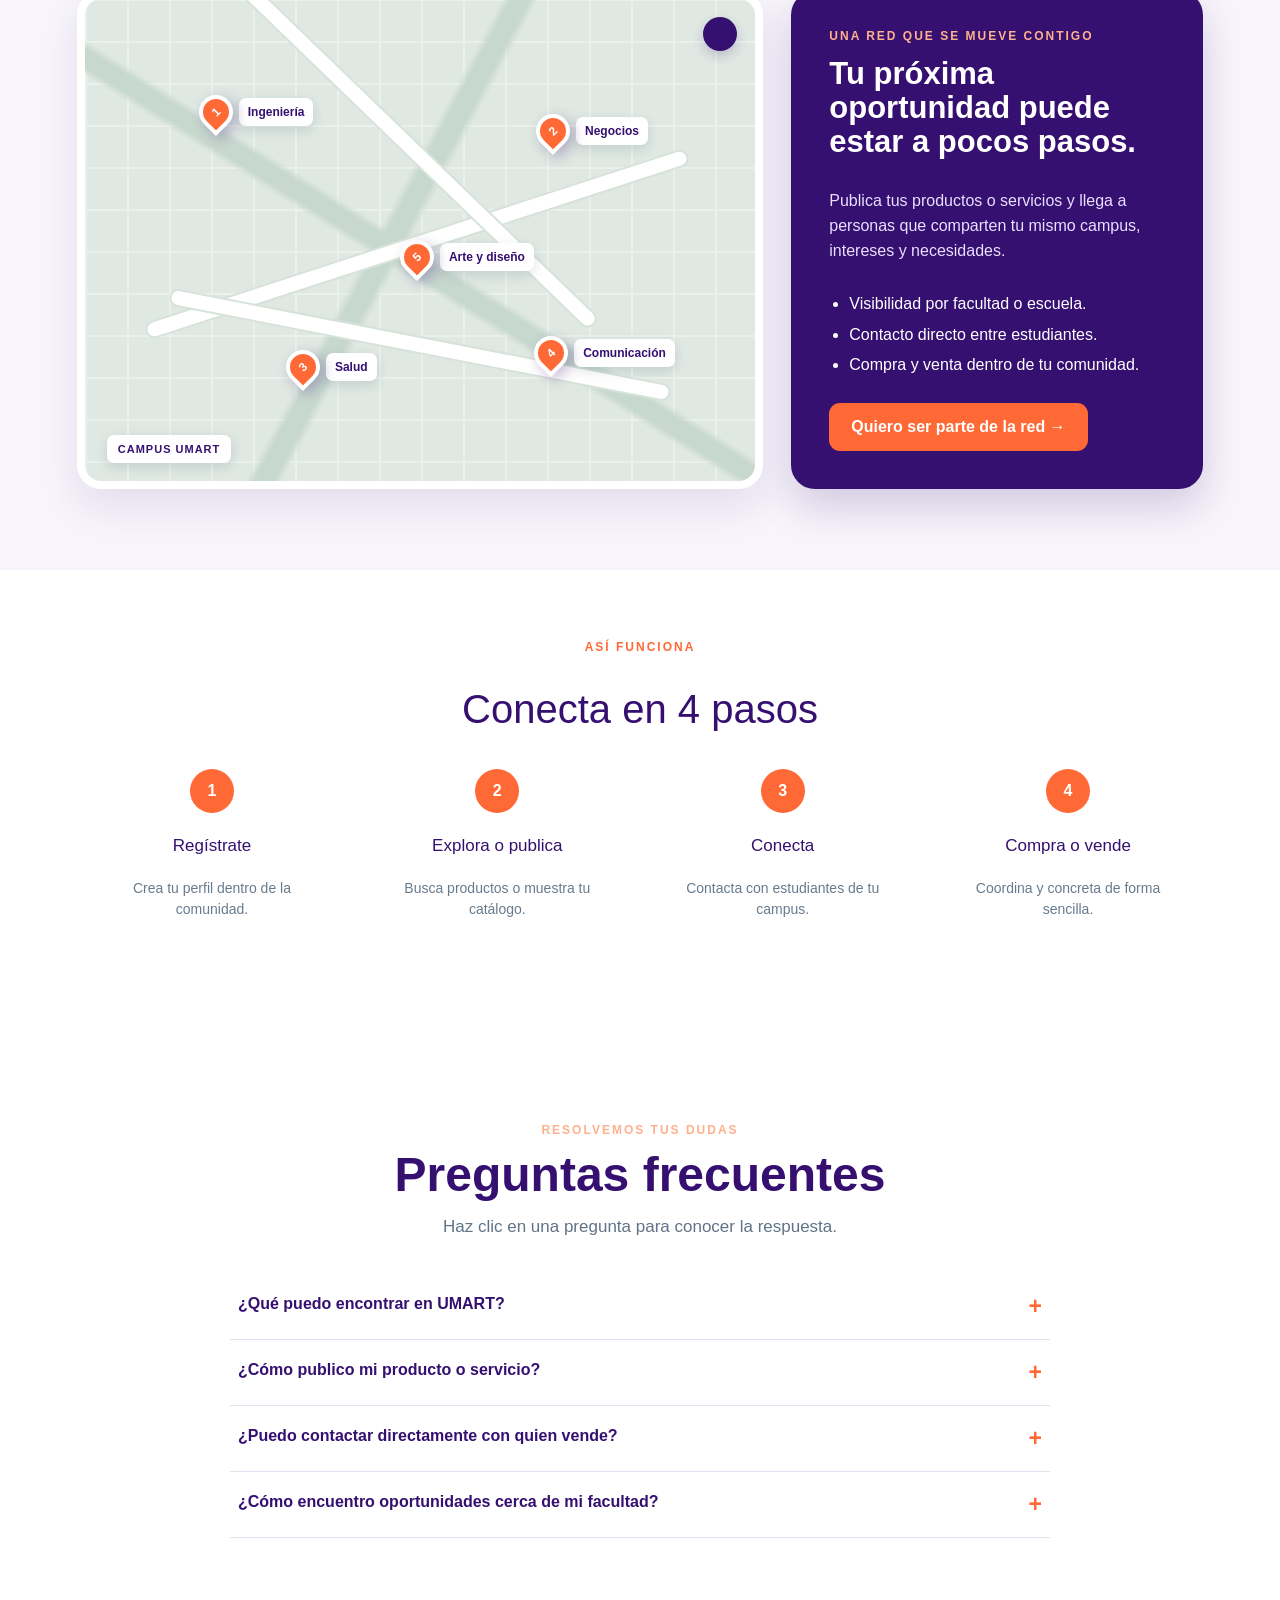
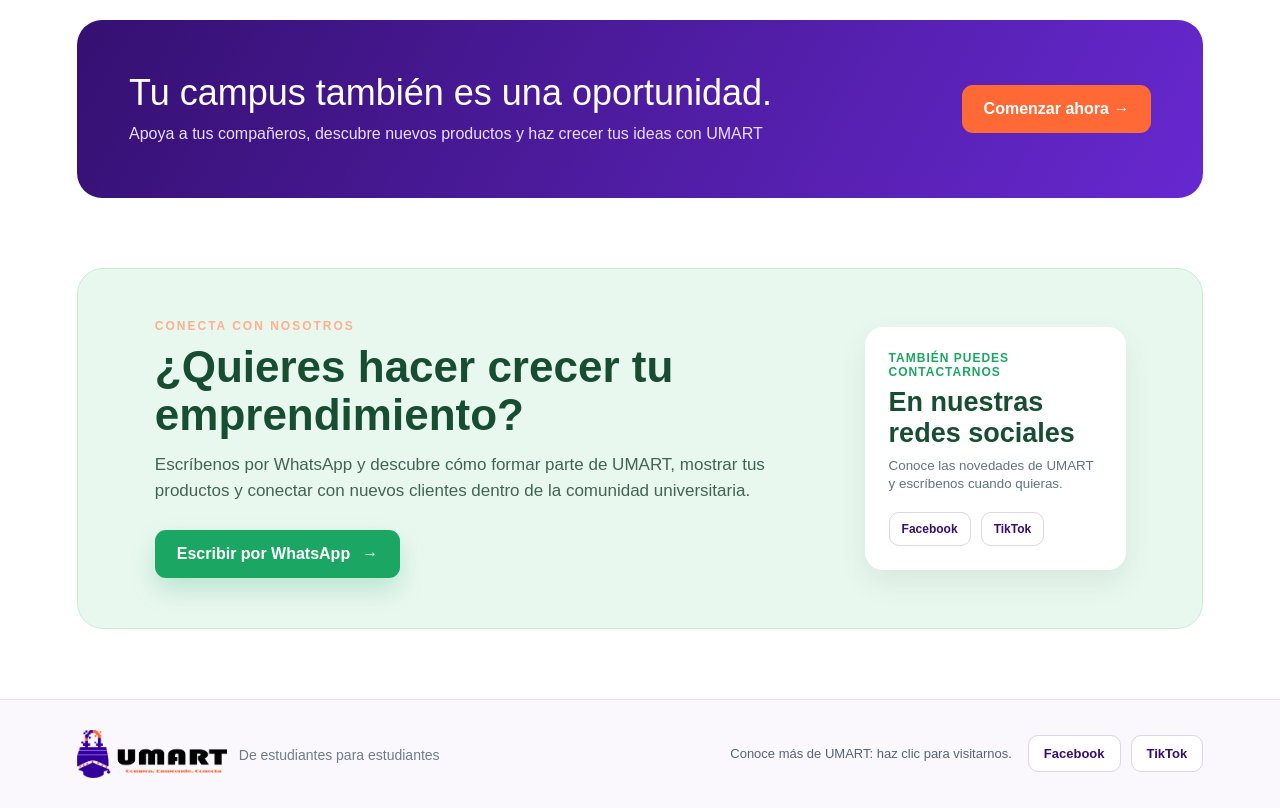
==== commit 8a56a672: "Repara barra de progreso del scroll" ====
--- a/Landing.html
+++ b/Landing.html
@@ -213,8 +213,7 @@
           const distance = (bounds.top + bounds.height / 2 - window.innerHeight / 2) / window.innerHeight;
           item.style.setProperty('--scroll-shift', `${Math.max(-18, Math.min(18, distance * -14))}px`);
         });
-        orbOne.style.transform = `translate3d(0, ${window.scrollY * -.12}px, 0)`;
-        if (depth) depth.style.setProperty('--scroll-depth', `${Math.max(-24, Math.min(24, window.scrollY * -.025))}px`);
+        if (orbOne) orbOne.style.transform = `translate3d(0, ${window.scrollY * -.12}px, 0)`;
         ticking = false;
       };
 
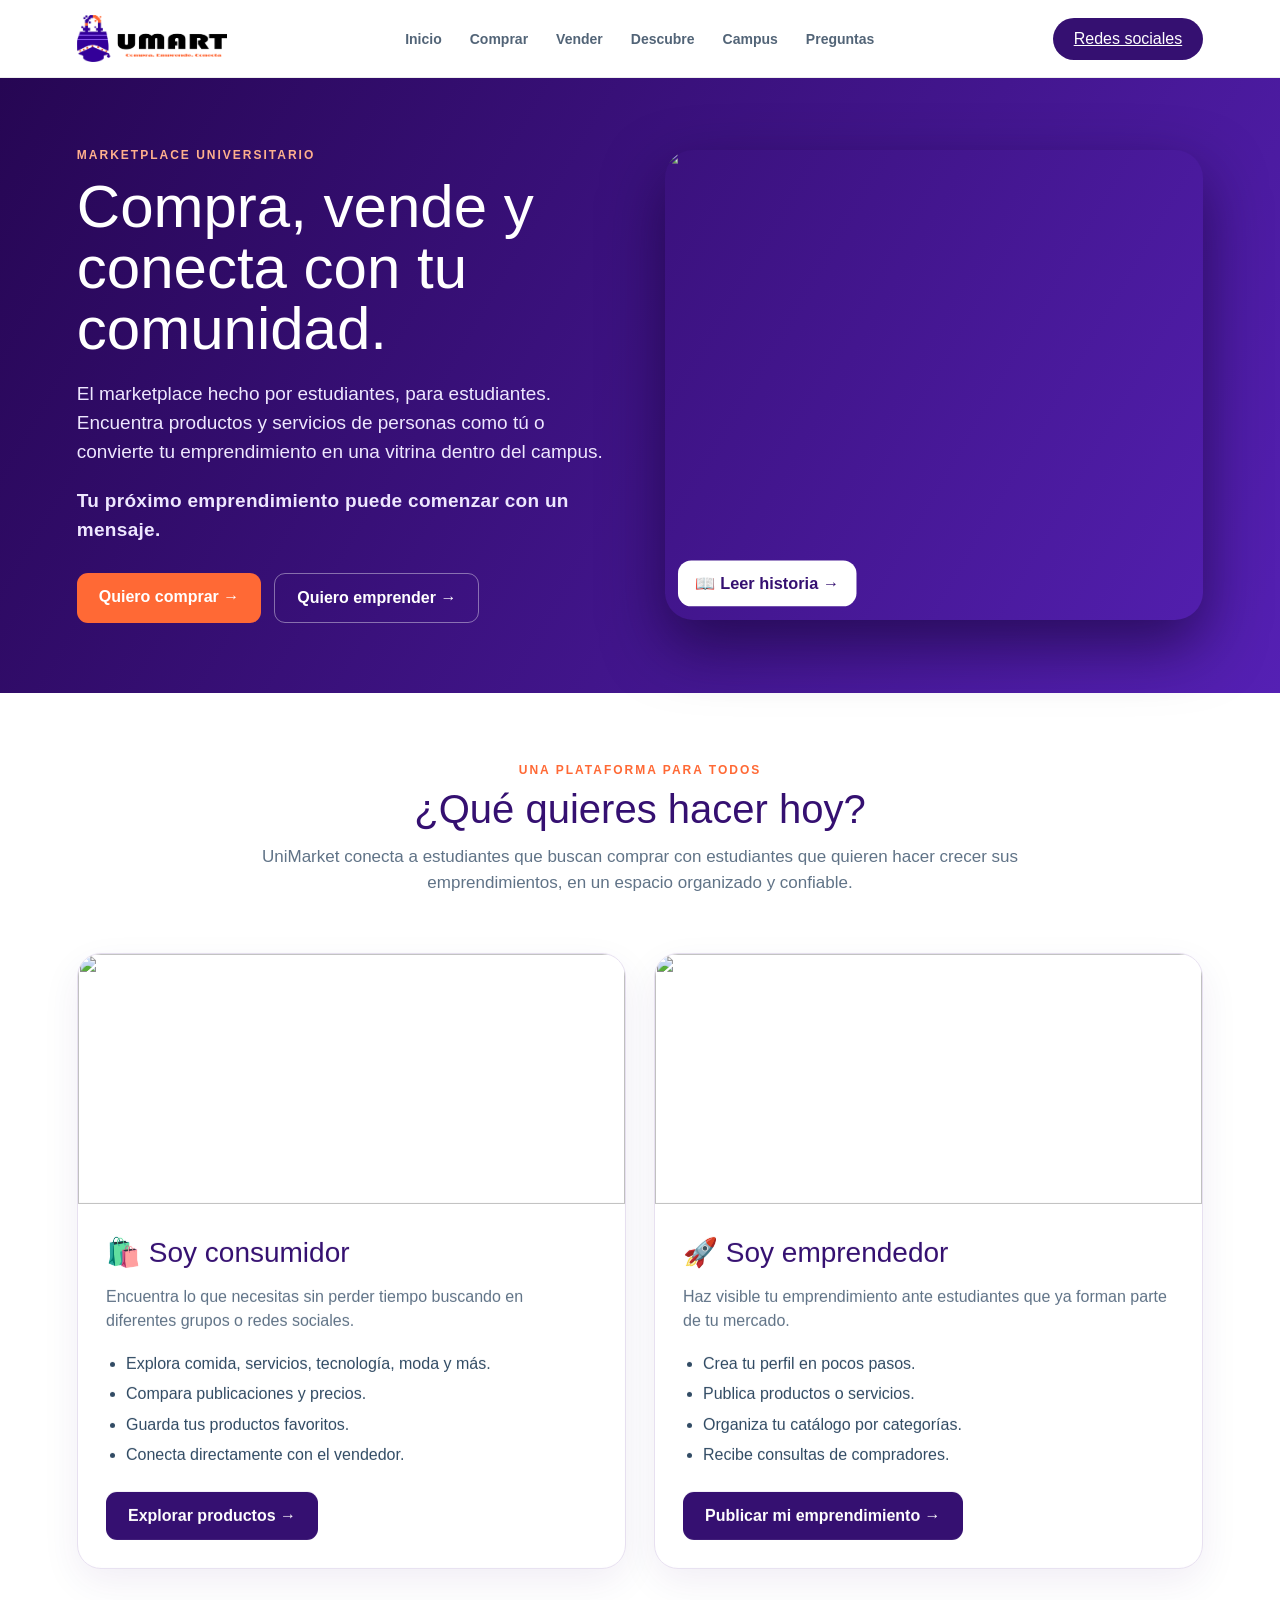
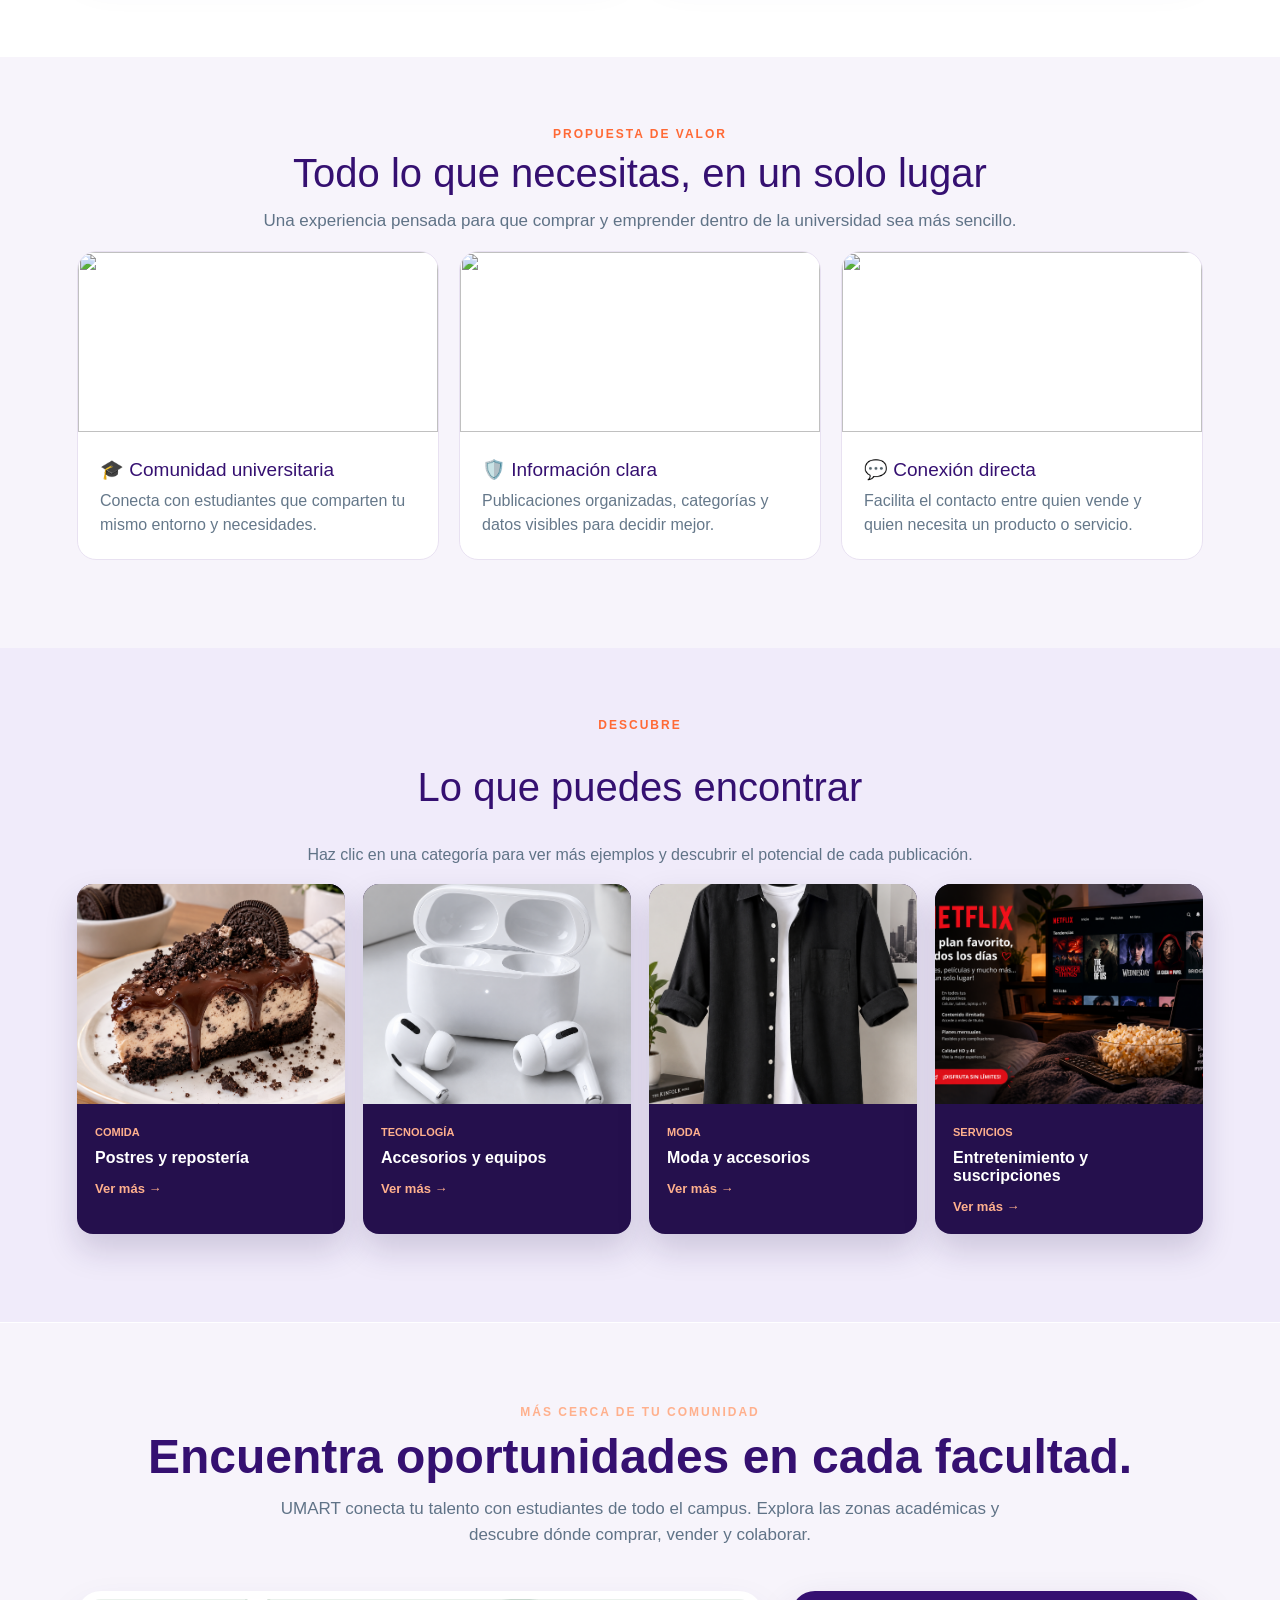
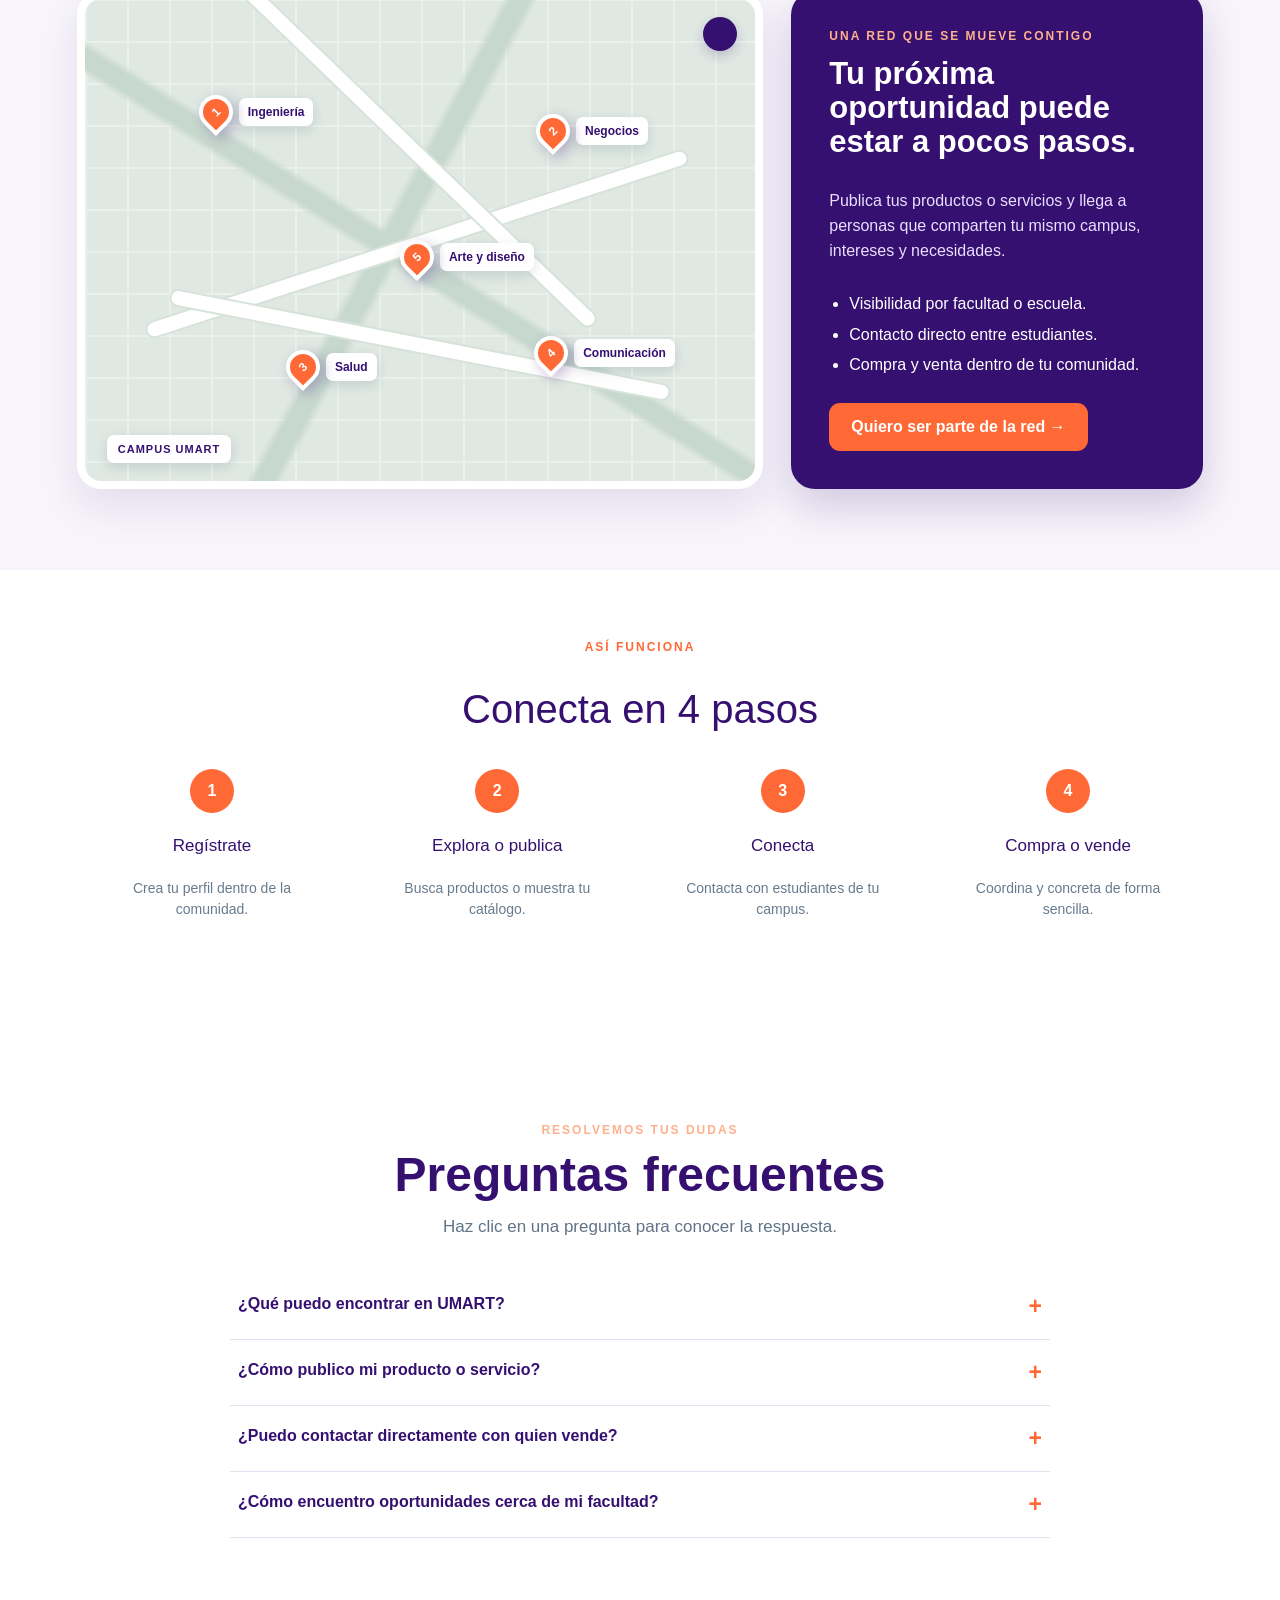
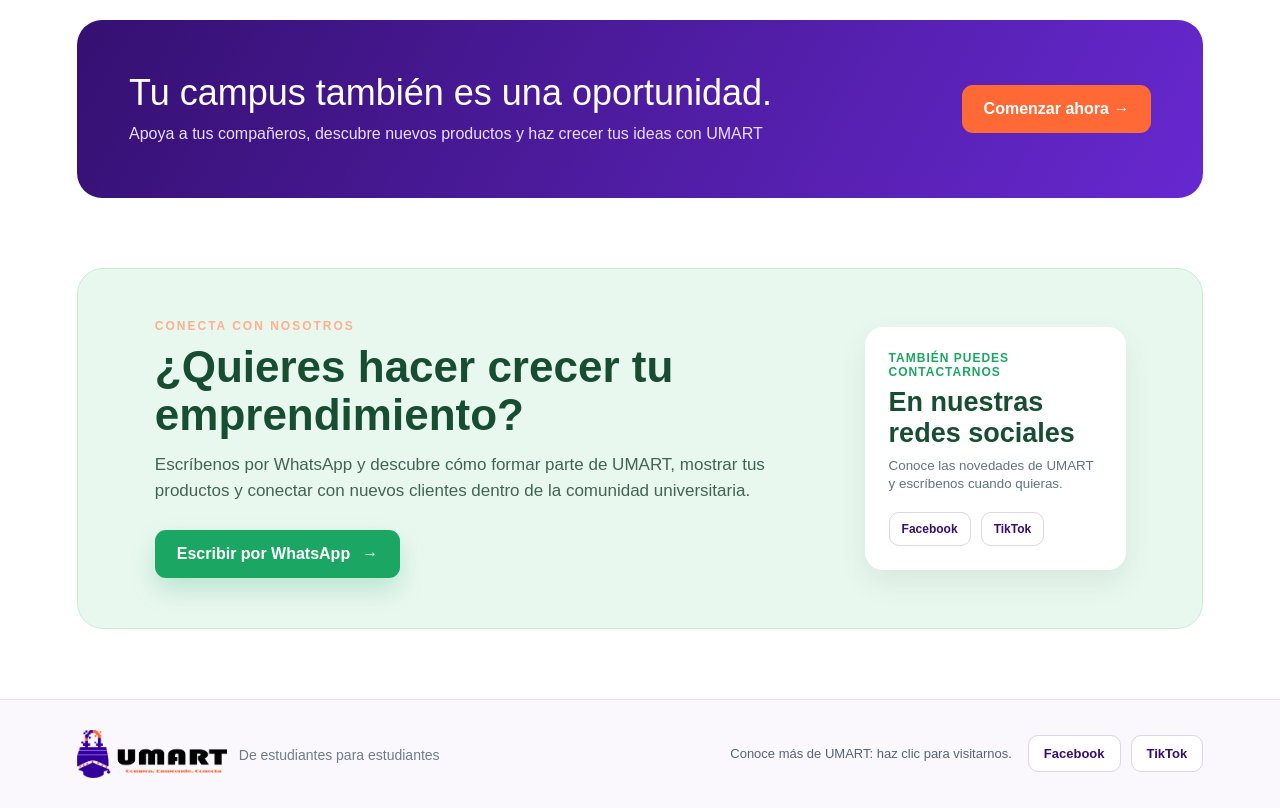
==== commit 71f171bd: "Mejora acceso y personajes del storyboard" ====
--- a/Landing.html
+++ b/Landing.html
@@ -29,7 +29,7 @@
      </div>
     </div>
     <a class="hero-photo hero-story-link" href="storyboard.html" aria-label="Leer el storyboard De estudiantes, para estudiantes"><div class="hero-photo-depth"><img data-html-import-id="html-import-19" data-template-id="img-12" class="canva-image" src="https://images.unsplash.com/photo-1529156069898-49953e39b3ac?auto=format&amp;fit=crop&amp;w=1600&amp;q=95">
-     <div class="tag canva-container" data-html-import-id="html-import-20" data-template-id="div-13" style="background: rgb(255, 255, 255); color: rgb(53, 16, 113); font-weight: 900; font-style: normal; font-size: 16px;">🎓 De estudiantes, para estudiantes</div>
+    <div class="tag canva-container" data-html-import-id="html-import-20" data-template-id="div-13" style="background: rgb(255, 255, 255); color: rgb(53, 16, 113); font-weight: 900; font-style: normal; font-size: 16px;">📖 Leer historia →</div>
     </div></a>
    </section>
    <section id="next-section" class="intro" data-html-import-id="html-import-21">
--- a/styles.css
+++ b/styles.css
@@ -33,6 +33,7 @@
 @media(max-width:700px){.gallery-header{align-items:flex-start;flex-direction:column}.gallery-hero{margin-top:8vh;margin-bottom:42px}.gallery-category{grid-template-columns:1fr;padding:20px}.gallery-images{grid-template-rows:130px 130px}}
 .hero-story-link{color:inherit;text-decoration:none}.hero-story-link:after{content:"Leer la historia →";position:absolute;top:18px;right:18px;padding:10px 13px;border-radius:999px;background:#ff6935;color:#fff;font-size:12px;font-weight:900;opacity:0;transform:translateY(-8px);transition:opacity .25s,transform .25s}.hero-story-link:hover:after{opacity:1;transform:translateY(0)}
 @media(max-width:700px){.story-header{align-items:flex-start;flex-direction:column}.story-intro{margin-top:8vh}.story-scene{grid-template-columns:1fr}.story-scene-art{min-height:280px}.story-copy{padding:30px}.story-copy h2{font-size:30px}.story-person{bottom:48px;transform:scale(.78)}.person-two{bottom:70px}.story-controls{gap:10px}.story-button{padding:10px 12px;font-size:12px}}
+.story-person{width:108px;height:108px;border-radius:48% 48% 44% 44%;background-color:#f0b08d;background-image:radial-gradient(circle at 34% 48%,#351071 0 3px,transparent 4px),radial-gradient(circle at 67% 48%,#351071 0 3px,transparent 4px),radial-gradient(ellipse at 50% 67%,#d76b69 0 7px,transparent 8px),linear-gradient(135deg,transparent 0 35%,#40204e 36% 58%,transparent 59%);box-shadow:0 0 0 9px #ffffff22,0 16px 24px #13042e44}.story-person:before{content:"";position:absolute;width:116px;height:94px;bottom:-78px;left:-4px;border-radius:58px 58px 14px 14px;background:linear-gradient(90deg,transparent 0 14%,#ff6935 15% 85%,transparent 86%);box-shadow:-22px 13px 0 -10px #f0b08d,22px 13px 0 -10px #f0b08d,0 14px 20px #13042e33}.story-person:after{content:"";position:absolute;width:118px;height:38px;top:-13px;left:-5px;border-radius:60% 60% 35% 35%;background:linear-gradient(160deg,#351071 0 48%,#4d2a58 49% 75%,transparent 76%);transform:rotate(-5deg)}.person-two{background-color:#d99b75;background-image:radial-gradient(circle at 34% 48%,#351071 0 3px,transparent 4px),radial-gradient(circle at 67% 48%,#351071 0 3px,transparent 4px),radial-gradient(ellipse at 50% 67%,#b95d5c 0 7px,transparent 8px),linear-gradient(135deg,transparent 0 35%,#4b2930 36% 58%,transparent 59%)}.person-two:before{background:linear-gradient(90deg,transparent 0 14%,#6728d0 15% 85%,transparent 86%);box-shadow:-22px 13px 0 -10px #d99b75,22px 13px 0 -10px #d99b75,0 14px 20px #13042e33}.person-two:after{background:linear-gradient(160deg,#161322 0 48%,#30304b 49% 75%,transparent 76%);transform:rotate(5deg)}
 .map-compass{background:#fff;overflow:hidden;padding:3px}.map-compass img{display:block;height:100%;width:auto;max-width:none;object-fit:contain;object-position:left center}
 .scroll-orb{opacity:.34}.product,.feature,.audience,.step{transform:translateY(var(--scroll-shift,0px));transition:transform .35s ease,box-shadow .35s ease}.product:hover{transform:translateY(calc(var(--scroll-shift,0px) - 10px))}.product,.feature,.audience{will-change:transform}.hero-photo{will-change:transform}.scroll-section.is-visible,.products.is-visible,.campus-section.is-visible,.how.is-visible,.faq-section.is-visible,.cta.is-visible,.whatsapp-section.is-visible{animation:section-pulse .9s both}@keyframes section-pulse{0%{opacity:.45;filter:saturate(.7);transform:translateY(34px) scale(.985)}65%{opacity:1;filter:saturate(1.08)}100%{opacity:1;filter:saturate(1);transform:translateY(0) scale(1)}}
 @media(prefers-reduced-motion:reduce){html{scroll-behavior:auto}.scroll-section,.products,.campus-section,.how,.faq-section,.cta,.whatsapp-section{animation:none!important;transition:none!important}.hero-photo-depth{transform:none!important;transition:none}.scroll-orb{display:none}}
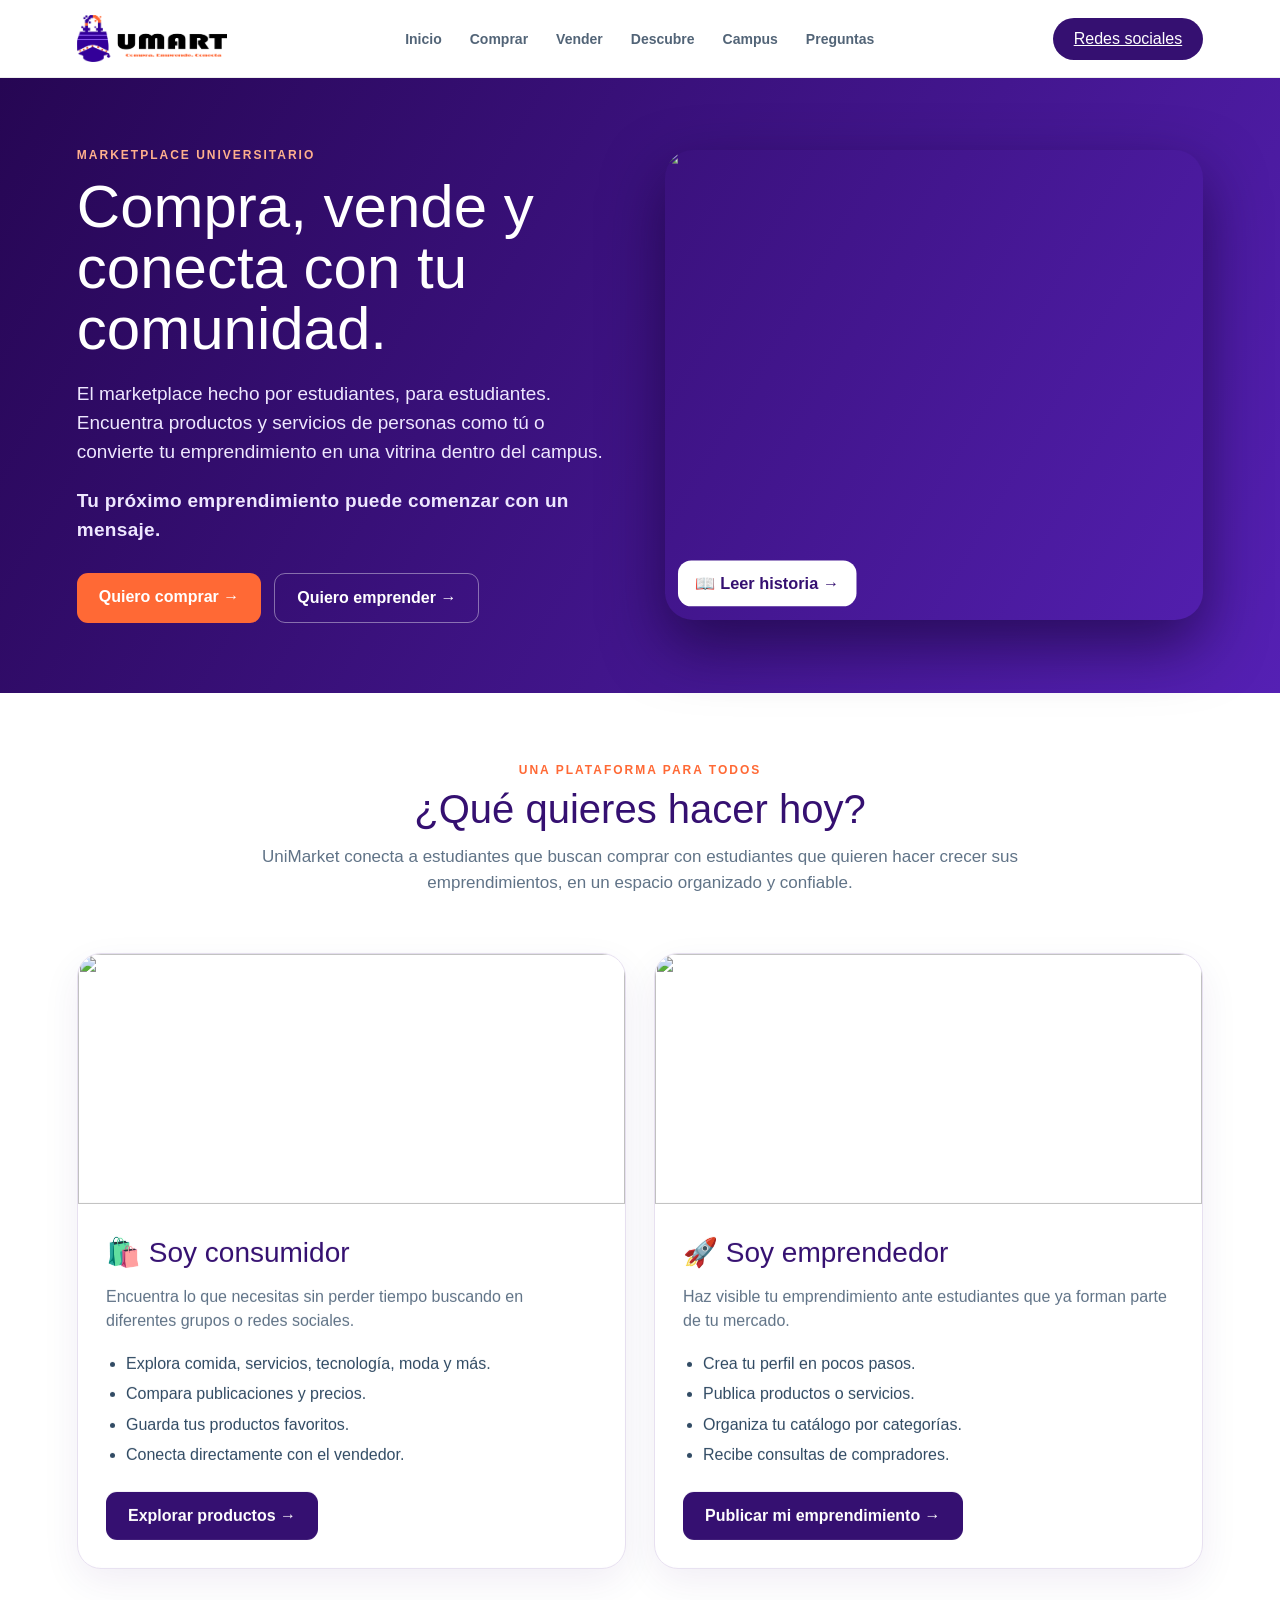
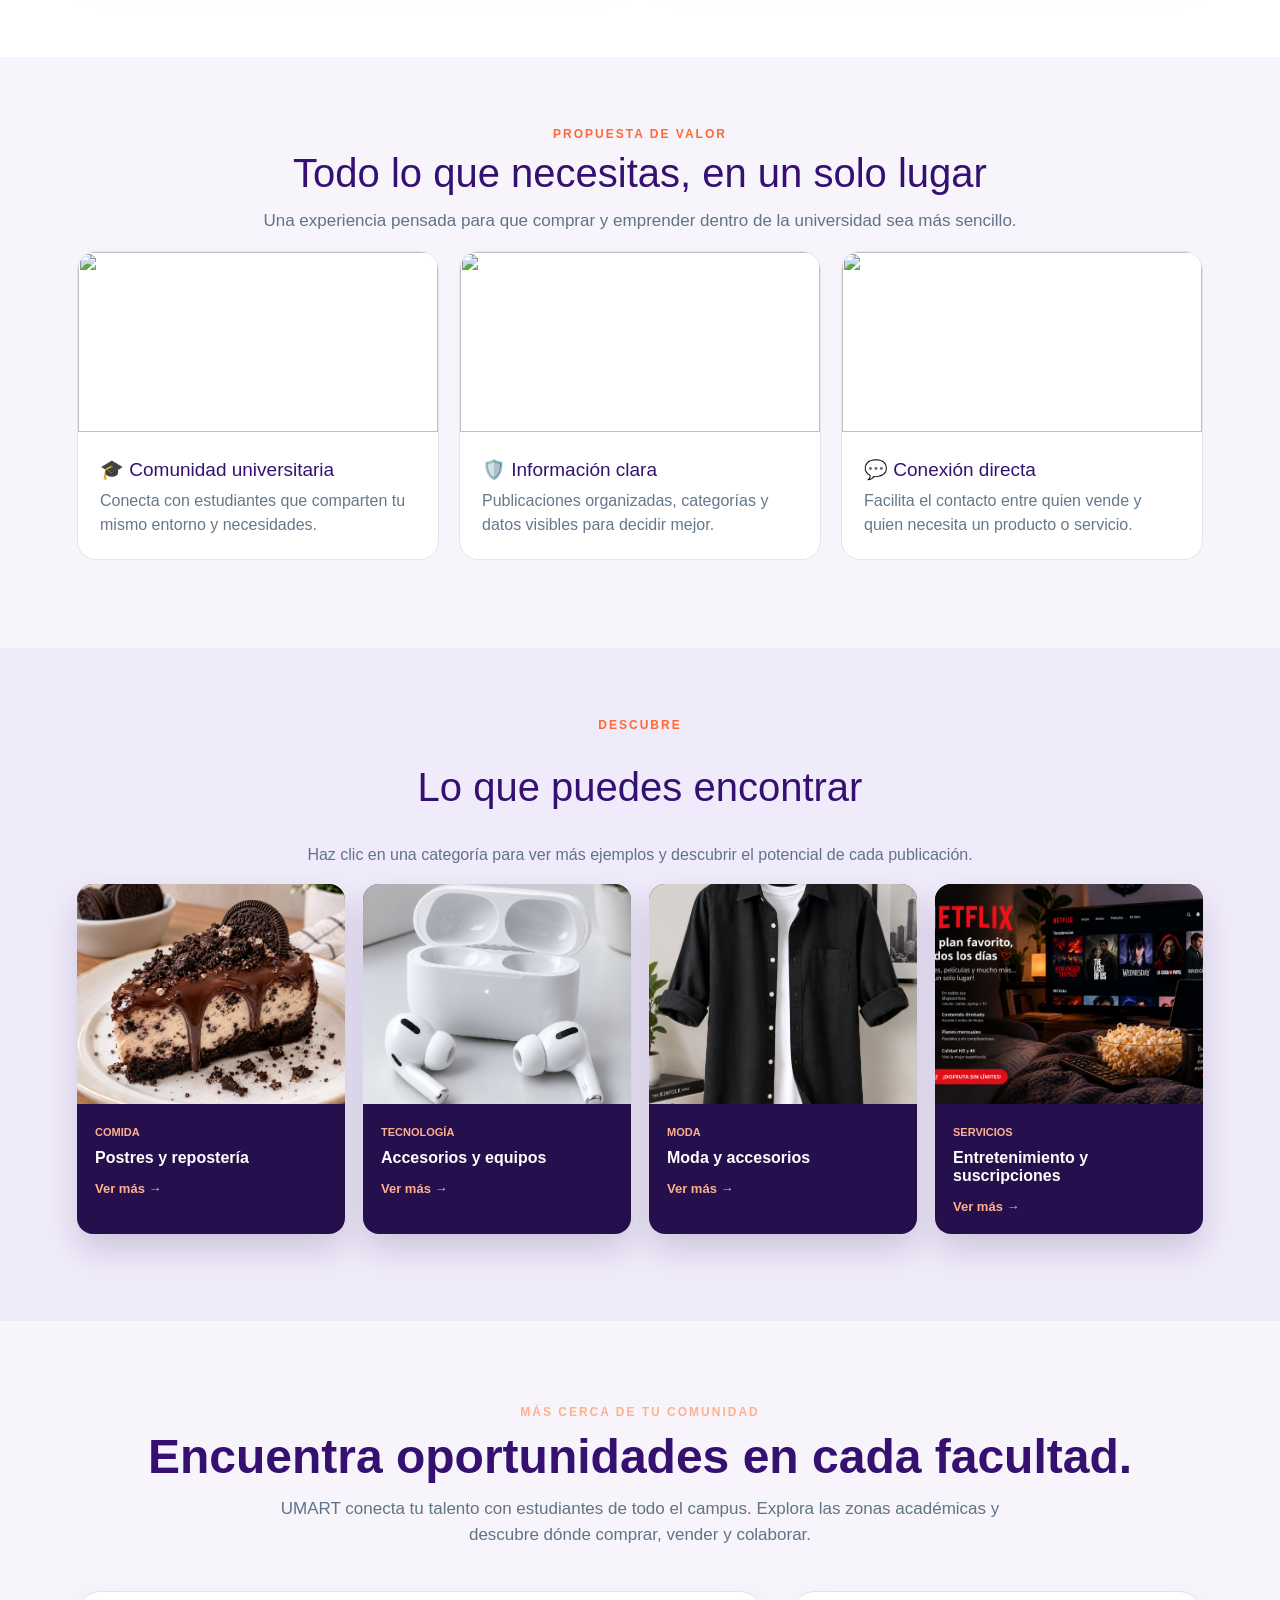
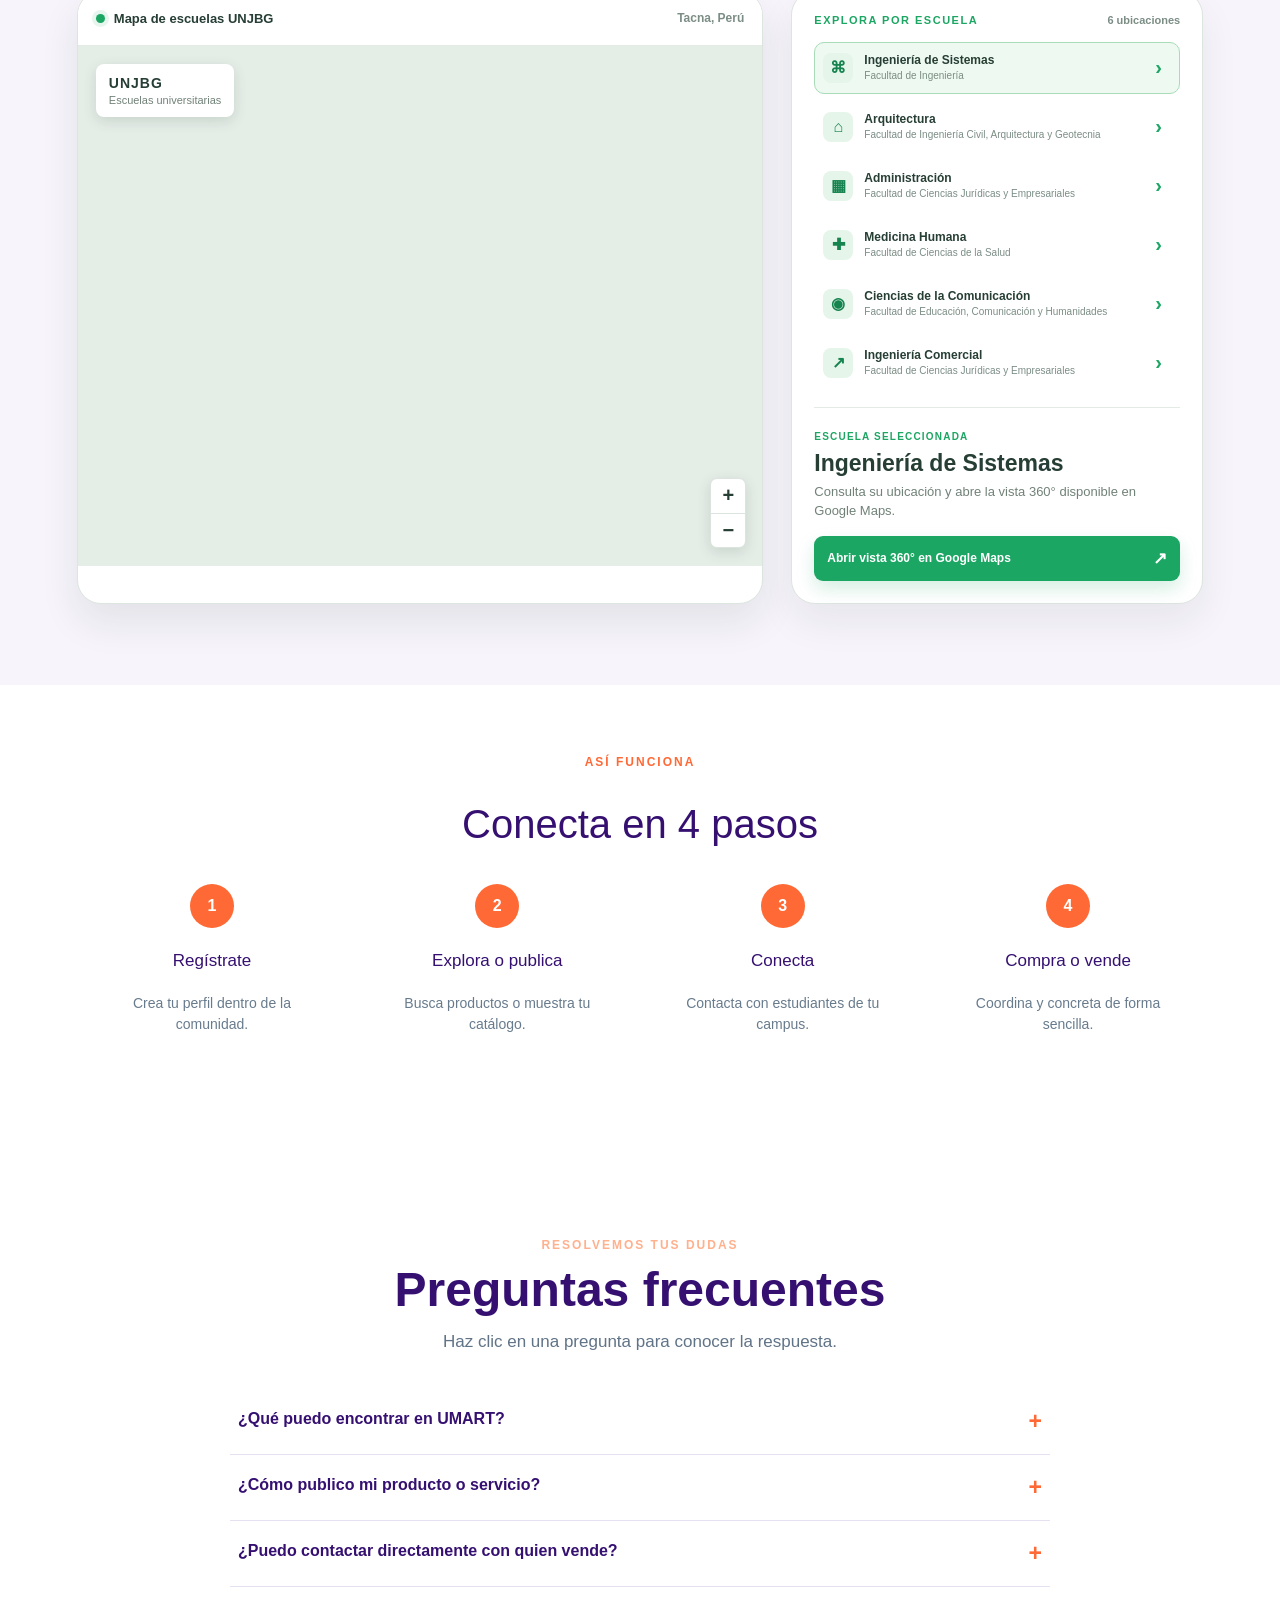
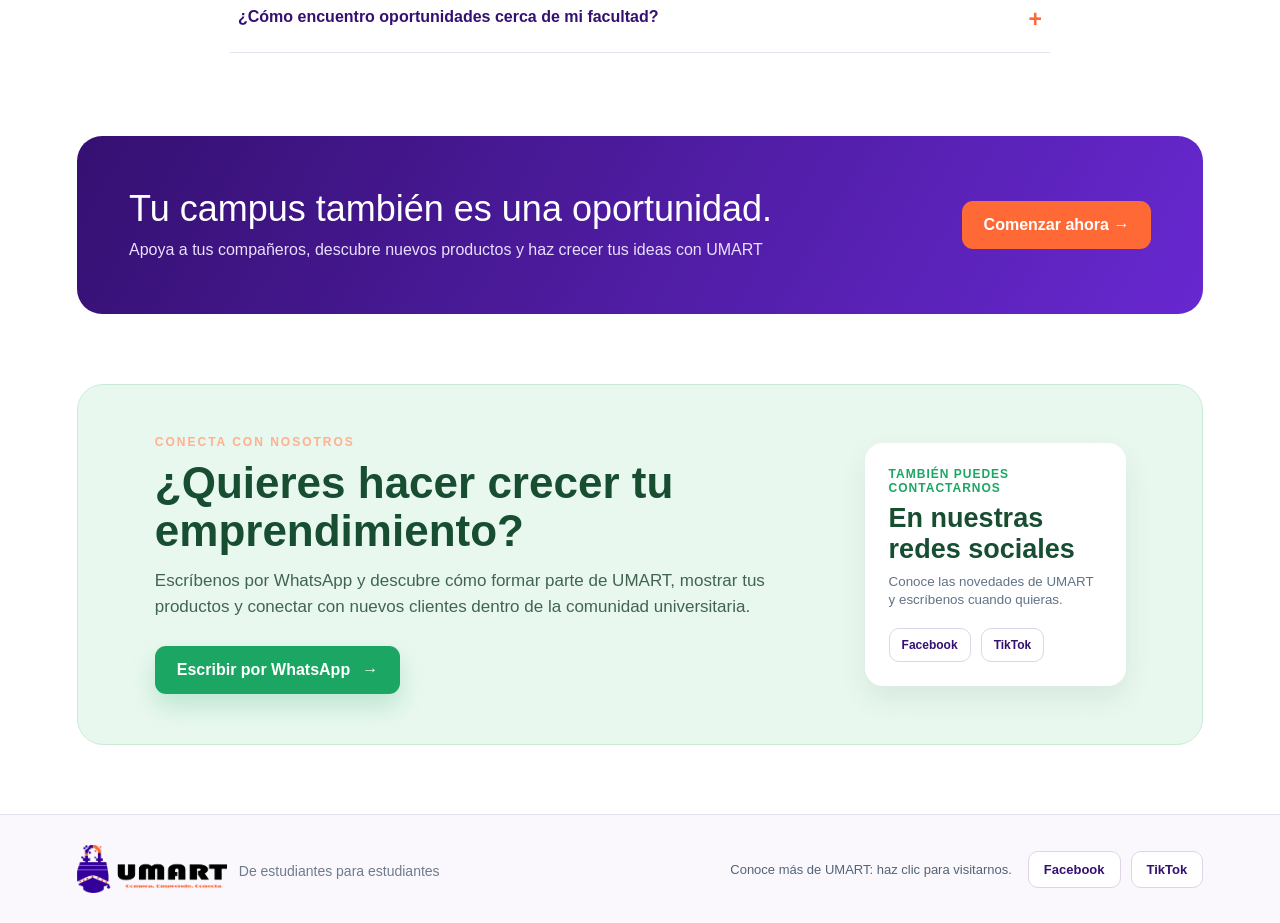
==== commit 1bb642d9: "Agrega explorador de escuelas UNJBG" ====
--- a/Landing.html
+++ b/Landing.html
@@ -103,24 +103,28 @@
    <div class="eyebrow">Más cerca de tu comunidad</div>
    <h2>Encuentra oportunidades en cada facultad.</h2>
    <p class="campus-lead">UMART conecta tu talento con estudiantes de todo el campus. Explora las zonas académicas y descubre dónde comprar, vender y colaborar.</p>
-   <div class="campus-layout">
-    <div class="campus-map" aria-label="Mapa ilustrativo de facultades y escuelas del campus">
-    <div class="map-road road-one"></div><div class="map-road road-two"></div><div class="map-road road-three"></div>
-    <a class="map-pin pin-one" href="https://www.google.com/maps/search/?api=1&amp;query=Facultad+de+Ingenieria" target="_blank" rel="noopener noreferrer"><span>1</span><b>Ingeniería</b></a>
-    <a class="map-pin pin-two" href="https://www.google.com/maps/search/?api=1&amp;query=Facultad+de+Negocios" target="_blank" rel="noopener noreferrer"><span>2</span><b>Negocios</b></a>
-    <a class="map-pin pin-three" href="https://www.google.com/maps/search/?api=1&amp;query=Facultad+de+Salud" target="_blank" rel="noopener noreferrer"><span>3</span><b>Salud</b></a>
-    <a class="map-pin pin-four" href="https://www.google.com/maps/search/?api=1&amp;query=Facultad+de+Comunicacion" target="_blank" rel="noopener noreferrer"><span>4</span><b>Comunicación</b></a>
-    <a class="map-pin pin-five" href="https://www.google.com/maps/search/?api=1&amp;query=Facultad+de+Arte+y+Diseno" target="_blank" rel="noopener noreferrer"><span>5</span><b>Arte y diseño</b></a>
-    <div class="map-compass" aria-label="Logo de UMART"><img src="LOGO_UMART.png" alt="UMART"></div>
-    </div>
-    <div class="campus-benefits">
-    <span class="campus-kicker">Una red que se mueve contigo</span>
-    <h3>Tu próxima oportunidad puede estar a pocos pasos.</h3>
-    <p>Publica tus productos o servicios y llega a personas que comparten tu mismo campus, intereses y necesidades.</p>
-    <ul><li>Visibilidad por facultad o escuela.</li><li>Contacto directo entre estudiantes.</li><li>Compra y venta dentro de tu comunidad.</li></ul>
-    <a class="btn orange" href="https://campus-emprende.vercel.app/" target="_blank" rel="noopener noreferrer">Quiero ser parte de la red →</a>
+  <div class="campus-layout campus-explorer" data-campus-explorer>
+   <div class="campus-map-panel">
+    <div class="campus-map-toolbar"><span><i class="map-status-dot"></i>Mapa de escuelas UNJBG</span><span class="map-toolbar-label">Tacna, Perú</span></div>
+    <div class="campus-map-frame">
+    <iframe data-campus-map title="Mapa de escuelas de la Universidad Nacional Jorge Basadre Grohmann" src="https://www.google.com/maps?q=Universidad+Nacional+Jorge+Basadre+Grohmann+Tacna+Peru&amp;output=embed" loading="lazy" referrerpolicy="no-referrer-when-downgrade"></iframe>
+    <div class="map-overlay-label"><strong>UNJBG</strong><span>Escuelas universitarias</span></div>
+    <div class="map-zoom-controls" aria-hidden="true"><span>+</span><span>−</span></div>
     </div>
    </div>
+   <aside class="campus-school-panel" aria-label="Escuelas de la UNJBG">
+    <div class="campus-school-heading"><span class="campus-kicker">Explora por escuela</span><span class="school-count">6 ubicaciones</span></div>
+    <div class="campus-school-list">
+    <button class="campus-school active" type="button" data-school="Ingeniería de Sistemas" data-query="Escuela Profesional de Ingeniería de Sistemas UNJBG Tacna"><span class="school-icon">⌘</span><span><strong>Ingeniería de Sistemas</strong><small>Facultad de Ingeniería</small></span><b>›</b></button>
+    <button class="campus-school" type="button" data-school="Arquitectura" data-query="Escuela Profesional de Arquitectura UNJBG Tacna"><span class="school-icon">⌂</span><span><strong>Arquitectura</strong><small>Facultad de Ingeniería Civil, Arquitectura y Geotecnia</small></span><b>›</b></button>
+    <button class="campus-school" type="button" data-school="Administración" data-query="Escuela Profesional de Administración UNJBG Tacna"><span class="school-icon">▦</span><span><strong>Administración</strong><small>Facultad de Ciencias Jurídicas y Empresariales</small></span><b>›</b></button>
+    <button class="campus-school" type="button" data-school="Medicina Humana" data-query="Escuela Profesional de Medicina Humana UNJBG Tacna"><span class="school-icon">✚</span><span><strong>Medicina Humana</strong><small>Facultad de Ciencias de la Salud</small></span><b>›</b></button>
+    <button class="campus-school" type="button" data-school="Ciencias de la Comunicación" data-query="Escuela Profesional de Ciencias de la Comunicación UNJBG Tacna"><span class="school-icon">◉</span><span><strong>Ciencias de la Comunicación</strong><small>Facultad de Educación, Comunicación y Humanidades</small></span><b>›</b></button>
+    <button class="campus-school" type="button" data-school="Ingeniería Comercial" data-query="Escuela Profesional de Ingeniería Comercial UNJBG Tacna"><span class="school-icon">↗</span><span><strong>Ingeniería Comercial</strong><small>Facultad de Ciencias Jurídicas y Empresariales</small></span><b>›</b></button>
+    </div>
+    <div class="campus-school-detail"><span class="detail-label">ESCUELA SELECCIONADA</span><h3 data-school-title>Ingeniería de Sistemas</h3><p>Consulta su ubicación y abre la vista 360° disponible en Google Maps.</p><a class="campus-360-link" data-campus-360 href="https://www.google.com/maps/search/?api=1&amp;query=Escuela+Profesional+de+Ingenier%C3%ADa+de+Sistemas+UNJBG+Tacna" target="_blank" rel="noopener noreferrer">Abrir vista 360° en Google Maps <span>↗</span></a></div>
+   </aside>
+  </div>
   </section>
   <section id="como-funciona" class="how canva-section" data-html-import-id="html-import-96" data-template-id="section-75" style="background: rgb(255, 255, 255);">
     <div class="eyebrow canva-container" style="color: rgb(255, 105, 53); font-weight: 900; font-style: normal; font-size: 12px;" data-html-import-id="html-import-97" data-template-id="div-76">Así funciona</div>
@@ -226,6 +230,21 @@
       }, { threshold: .16 });
       sections.forEach((section) => reveal.observe(section));
 
+      const schoolButtons = [...document.querySelectorAll('[data-school]')];
+      const campusMap = document.querySelector('[data-campus-map]');
+      const schoolTitle = document.querySelector('[data-school-title]');
+      const campus360 = document.querySelector('[data-campus-360]');
+      schoolButtons.forEach((button) => button.addEventListener('click', () => {
+        const school = button.dataset.school;
+        const query = button.dataset.query;
+        const encodedQuery = encodeURIComponent(query);
+        schoolButtons.forEach((item) => item.classList.toggle('active', item === button));
+        schoolTitle.textContent = school;
+        campusMap.src = `https://www.google.com/maps?q=${encodedQuery}&output=embed`;
+        campusMap.title = `Mapa de ${school}, UNJBG`;
+        campus360.href = `https://www.google.com/maps/search/?api=1&query=${encodedQuery}`;
+      }));
+
       updateScroll();
     })();
   </script>
--- a/styles.css
+++ b/styles.css
@@ -31,10 +31,17 @@
 .gallery-body{background:#f7f4fb}.gallery-page{min-height:100vh;padding:28px 6% 80px}.gallery-header{max-width:1240px;margin:auto;display:flex;align-items:center;justify-content:space-between;gap:24px}.gallery-header img{display:block;width:min(230px,48vw);height:auto}.gallery-hero{max-width:820px;margin:11vh auto 64px;text-align:center}.gallery-hero h1{color:#351071;font-size:clamp(42px,6vw,70px);margin:14px 0 20px}.gallery-hero p{color:#607387;font-size:18px;line-height:1.6}.gallery-grid{max-width:1240px;margin:auto;display:grid;gap:30px}.gallery-category{display:grid;grid-template-columns:.7fr 1.3fr;gap:28px;align-items:center;padding:28px;border-radius:24px;background:#fff;border:1px solid #e7e0f0;box-shadow:0 14px 34px #35107112}.gallery-category-copy{padding:14px}.gallery-category-copy h2{color:#351071;font-size:32px;line-height:1.1;margin:12px 0}.gallery-category-copy p{color:#607387;line-height:1.55}.gallery-images{display:grid;grid-template-columns:1.2fr .8fr;grid-template-rows:150px 150px;gap:12px}.gallery-images img{width:100%;height:100%;object-fit:cover;border-radius:15px}.gallery-images img:first-child{grid-row:span 2}.gallery-cta{display:block;width:max-content;margin:44px auto 0}
 .story-body{background:#f7f4fb}.story-page{min-height:100vh;padding:28px 6% 80px}.story-header{max-width:1120px;margin:auto;display:flex;align-items:center;justify-content:space-between;gap:24px}.story-header img{width:min(220px,48vw);height:auto}.story-back{color:#351071;text-decoration:none;font-weight:900}.story-intro{max-width:760px;margin:10vh auto 40px;text-align:center}.story-intro h1{color:#351071;font-size:clamp(42px,6vw,72px);margin:14px 0}.story-intro p{color:#607387;font-size:18px;line-height:1.6}.storyboard{max-width:1120px;margin:auto}.story-scene{display:none;grid-template-columns:1fr 1fr;min-height:440px;border-radius:28px;overflow:hidden;background:#fff;box-shadow:0 20px 50px #3510711f;border:1px solid #e7e0f0}.story-scene.active{display:grid;animation:story-in .55s both}.story-scene-art{position:relative;min-height:440px;background:linear-gradient(145deg,#351071,#6728d0);overflow:hidden}.story-scene-art:before,.story-scene-art:after{content:"";position:absolute;border-radius:50%;background:#ff6935}.story-scene-art:before{width:180px;height:180px;right:-55px;top:-40px;opacity:.9}.story-scene-art:after{width:90px;height:90px;left:13%;bottom:15%;opacity:.5}.story-person{position:absolute;z-index:1;width:104px;height:104px;border-radius:50% 50% 42% 42%;background:#ffb08d;bottom:86px;box-shadow:0 0 0 14px #ffffff22}.story-person:before{content:"";position:absolute;width:105px;height:54px;bottom:-45px;left:0;border-radius:54px 54px 8px 8px;background:#fff}.person-one{left:24%;animation:person-float 3s ease-in-out infinite}.person-two{right:20%;bottom:118px;background:#e5a477;animation:person-float 3.4s .3s ease-in-out infinite}.story-bubble{position:absolute;z-index:2;top:70px;left:14%;padding:15px 18px;border-radius:18px 18px 18px 4px;background:#fff;color:#351071;font-weight:900;box-shadow:0 12px 24px #13042e33}.story-bubble:after{content:"";position:absolute;bottom:-9px;left:18px;border:10px solid transparent;border-top-color:#fff}.story-copy{padding:52px;display:flex;flex-direction:column;justify-content:center}.story-number{color:#ff6935;font-size:12px;font-weight:900;letter-spacing:2px}.story-copy h2{color:#351071;font-size:36px;line-height:1.08;margin:12px 0}.story-copy p{color:#607387;font-size:17px;line-height:1.6}.story-copy mark{background:#ffe0d3;color:#351071;padding:2px 5px;border-radius:4px}.story-reflection{margin-top:18px;padding-left:16px;border-left:3px solid #ff6935;color:#351071;font-weight:900;line-height:1.5}.story-controls{display:flex;justify-content:center;align-items:center;gap:18px;margin-top:26px}.story-button{border:0;padding:12px 18px;border-radius:10px;background:#351071;color:#fff;font-weight:900;cursor:pointer}.story-button:disabled{opacity:.35;cursor:not-allowed}.story-count{color:#607387;font-size:13px;font-weight:900}@keyframes story-in{from{opacity:0;transform:translateY(18px) scale(.98)}to{opacity:1;transform:translateY(0) scale(1)}}@keyframes person-float{0%,100%{transform:translateY(0)}50%{transform:translateY(-10px)}}
 @media(max-width:700px){.gallery-header{align-items:flex-start;flex-direction:column}.gallery-hero{margin-top:8vh;margin-bottom:42px}.gallery-category{grid-template-columns:1fr;padding:20px}.gallery-images{grid-template-rows:130px 130px}}
-.hero-story-link{color:inherit;text-decoration:none}.hero-story-link:after{content:"Leer la historia →";position:absolute;top:18px;right:18px;padding:10px 13px;border-radius:999px;background:#ff6935;color:#fff;font-size:12px;font-weight:900;opacity:0;transform:translateY(-8px);transition:opacity .25s,transform .25s}.hero-story-link:hover:after{opacity:1;transform:translateY(0)}
+.hero-story-link{color:inherit;text-decoration:none}
 @media(max-width:700px){.story-header{align-items:flex-start;flex-direction:column}.story-intro{margin-top:8vh}.story-scene{grid-template-columns:1fr}.story-scene-art{min-height:280px}.story-copy{padding:30px}.story-copy h2{font-size:30px}.story-person{bottom:48px;transform:scale(.78)}.person-two{bottom:70px}.story-controls{gap:10px}.story-button{padding:10px 12px;font-size:12px}}
+.story-audience-picker{display:flex;align-items:center;justify-content:center;gap:12px;flex-wrap:wrap;margin:0 auto 24px}.story-audience-picker p{width:100%;margin:0 0 4px;text-align:center;color:#607387;font-weight:800}.story-audience-button{padding:13px 18px;border:1px solid #ddd5e8;border-radius:12px;background:#fff;color:#351071;font:inherit;font-weight:900;cursor:pointer;transition:background .2s,color .2s,transform .2s}.story-audience-button:hover{transform:translateY(-2px)}.story-audience-button.active{background:#351071;color:#fff;box-shadow:0 10px 20px #35107125}.story-panel-window{min-height:440px;background-color:#351071;background-repeat:no-repeat;background-size:200% 200%;background-position:0 0}.story-scene .story-copy{display:flex;flex-direction:column;justify-content:center}.story-scene .story-copy p{max-width:500px}.story-scene .story-reflection{margin-top:24px}.story-controls{display:flex;align-items:center;justify-content:center;gap:18px;margin-top:22px}.story-button{border:0;border-radius:11px;padding:12px 18px;background:#351071;color:#fff;font:inherit;font-weight:900;cursor:pointer}.story-button:disabled{opacity:.35;cursor:not-allowed}.story-count{min-width:54px;text-align:center;color:#351071;font-weight:900}
+.story-scene-art{isolation:isolate;background:radial-gradient(circle at 72% 26%,#8f4be0 0 2%,transparent 2.5%),linear-gradient(145deg,#351071,#6728d0 72%,#ff6935)}.story-scene-art:before{animation:story-orbit 7s ease-in-out infinite}.story-scene-art:after{animation:story-pulse 3s ease-in-out infinite}.story-bubble{animation:bubble-in .6s .15s both}.story-card{position:absolute;z-index:3;padding:10px 14px;border-radius:10px;background:#fff;color:#351071;font-size:12px;font-weight:900;box-shadow:0 10px 22px #13042e33;animation:card-float 3s ease-in-out infinite}.card-one{right:12%;top:34%;transform:rotate(5deg)}.card-two{left:12%;bottom:22%;background:#ffb08d;color:#351071;transform:rotate(-6deg);animation-delay:.7s}.story-spark{position:absolute;z-index:2;color:#ffb08d;font-size:25px;animation:spark-twinkle 2.5s ease-in-out infinite}.spark-one{top:22%;right:33%}.spark-two{bottom:24%;right:10%;font-size:17px;animation-delay:.8s}.story-person{animation:person-float 3.2s ease-in-out infinite,person-enter .7s both}.person-two{animation-delay:.25s,.1s}.story-complement{margin-top:76px;padding:42px;border-radius:24px;background:#fff;border:1px solid #e7e0f0;box-shadow:0 16px 40px #35107112}.story-complement h2{margin:10px 0;color:#351071;font-size:clamp(28px,4vw,42px)}.story-complement p{color:#607387;line-height:1.55;margin:0;max-width:680px}.story-complement-grid{display:grid;grid-template-columns:1fr 1fr;gap:18px;margin-top:28px}.story-complement figure{margin:0}.story-complement img{display:block;width:100%;height:auto;border-radius:14px;border:1px solid #e7e0f0}.story-complement figcaption{margin-top:9px;color:#351071;font-size:13px;font-weight:900}.story-complement .story-number{display:block}
+@keyframes story-orbit{50%{transform:translate(-18px,14px) scale(1.08)}}@keyframes story-pulse{50%{transform:scale(1.25);opacity:.25}}@keyframes bubble-in{from{opacity:0;transform:translateY(12px) scale(.94)}to{opacity:1;transform:translateY(0) scale(1)}}@keyframes card-float{50%{translate:0 -8px}}@keyframes spark-twinkle{50%{opacity:.35;transform:scale(.72) rotate(20deg)}}@keyframes person-enter{from{opacity:0;transform:translateY(18px)}to{opacity:1;transform:translateY(0)}}
+@media(max-width:700px){.story-audience-picker{align-items:stretch;flex-direction:column}.story-audience-button{width:100%}.story-panel-window{min-height:280px}.story-scene .story-copy{padding:30px}.story-controls{gap:10px}.story-button{padding:10px 12px;font-size:12px}}
+.story-complement-grid{grid-template-columns:1fr}.story-complement-grid figure{display:none;max-width:1043px;margin:0 auto}.story-complement-grid figure.active{display:block}
+@media(max-width:700px){.story-complement{padding:28px 20px}.story-complement-grid{grid-template-columns:1fr}.story-card{font-size:10px;padding:8px 10px}.story-bubble{left:8%;top:46px;max-width:190px}.story-spark{font-size:18px}}
 .story-person{width:108px;height:108px;border-radius:48% 48% 44% 44%;background-color:#f0b08d;background-image:radial-gradient(circle at 34% 48%,#351071 0 3px,transparent 4px),radial-gradient(circle at 67% 48%,#351071 0 3px,transparent 4px),radial-gradient(ellipse at 50% 67%,#d76b69 0 7px,transparent 8px),linear-gradient(135deg,transparent 0 35%,#40204e 36% 58%,transparent 59%);box-shadow:0 0 0 9px #ffffff22,0 16px 24px #13042e44}.story-person:before{content:"";position:absolute;width:116px;height:94px;bottom:-78px;left:-4px;border-radius:58px 58px 14px 14px;background:linear-gradient(90deg,transparent 0 14%,#ff6935 15% 85%,transparent 86%);box-shadow:-22px 13px 0 -10px #f0b08d,22px 13px 0 -10px #f0b08d,0 14px 20px #13042e33}.story-person:after{content:"";position:absolute;width:118px;height:38px;top:-13px;left:-5px;border-radius:60% 60% 35% 35%;background:linear-gradient(160deg,#351071 0 48%,#4d2a58 49% 75%,transparent 76%);transform:rotate(-5deg)}.person-two{background-color:#d99b75;background-image:radial-gradient(circle at 34% 48%,#351071 0 3px,transparent 4px),radial-gradient(circle at 67% 48%,#351071 0 3px,transparent 4px),radial-gradient(ellipse at 50% 67%,#b95d5c 0 7px,transparent 8px),linear-gradient(135deg,transparent 0 35%,#4b2930 36% 58%,transparent 59%)}.person-two:before{background:linear-gradient(90deg,transparent 0 14%,#6728d0 15% 85%,transparent 86%);box-shadow:-22px 13px 0 -10px #d99b75,22px 13px 0 -10px #d99b75,0 14px 20px #13042e33}.person-two:after{background:linear-gradient(160deg,#161322 0 48%,#30304b 49% 75%,transparent 76%);transform:rotate(5deg)}
 .map-compass{background:#fff;overflow:hidden;padding:3px}.map-compass img{display:block;height:100%;width:auto;max-width:none;object-fit:contain;object-position:left center}
+.campus-explorer{grid-template-columns:1.35fr .65fr;align-items:stretch}.campus-map-panel{min-width:0;overflow:hidden;border-radius:24px;background:#fff;border:1px solid #dce5de;box-shadow:0 18px 38px #183d2a18}.campus-map-toolbar{height:54px;padding:0 18px;display:flex;align-items:center;justify-content:space-between;border-bottom:1px solid #e4ebe5;color:#263e34;background:#fff;font-size:13px;font-weight:900}.campus-map-toolbar span:first-child{display:flex;align-items:center;gap:9px}.map-status-dot{width:9px;height:9px;border-radius:50%;background:#1ca663;box-shadow:0 0 0 4px #1ca6631c}.map-toolbar-label{color:#7b8d85;font-size:12px;font-weight:700}.campus-map-frame{height:520px;position:relative;background:#e5ede7}.campus-map-frame iframe{display:block;width:100%;height:100%;border:0}.map-overlay-label{position:absolute;left:18px;top:18px;display:flex;flex-direction:column;padding:11px 13px;border-radius:8px;background:#fff;color:#263e34;box-shadow:0 4px 14px #183d2a24;pointer-events:none}.map-overlay-label strong{font-size:14px;letter-spacing:1px}.map-overlay-label span{margin-top:3px;color:#718278;font-size:11px}.map-zoom-controls{position:absolute;right:16px;bottom:18px;display:grid;overflow:hidden;border:1px solid #dbe4de;border-radius:7px;background:#fff;box-shadow:0 4px 14px #183d2a24;pointer-events:none}.map-zoom-controls span{width:34px;height:34px;display:grid;place-items:center;color:#263e34;font-size:20px;font-weight:700}.map-zoom-controls span+span{border-top:1px solid #dbe4de}.campus-school-panel{padding:22px;border-radius:24px;background:#fff;border:1px solid #dce5de;box-shadow:0 18px 38px #183d2a12}.campus-school-heading{display:flex;align-items:center;justify-content:space-between;gap:12px}.campus-school-heading .campus-kicker{color:#1ca663;font-size:11px;letter-spacing:1.5px;font-weight:900;text-transform:uppercase}.school-count{color:#7b8d85;font-size:11px;font-weight:800}.campus-school-list{display:grid;gap:7px;margin-top:16px}.campus-school{width:100%;display:grid;grid-template-columns:32px 1fr 16px;align-items:center;gap:9px;padding:10px 8px;border:1px solid transparent;border-radius:10px;background:#fff;color:#263e34;text-align:left;font:inherit;cursor:pointer;transition:border-color .2s,background .2s,transform .2s}.campus-school:hover{transform:translateX(3px);border-color:#bfe3cc}.campus-school.active{background:#eef9f1;border-color:#a9dbb8}.school-icon{width:30px;height:30px;display:grid;place-items:center;border-radius:8px;background:#e5f5ea;color:#16844e;font-weight:900}.campus-school strong,.campus-school small{display:block}.campus-school strong{font-size:12px}.campus-school small{margin-top:3px;color:#7b8d85;font-size:10px;line-height:1.25}.campus-school>b{color:#1ca663;font-size:20px}.campus-school-detail{margin-top:18px;padding-top:18px;border-top:1px solid #e4ebe5}.detail-label{color:#1ca663;font-size:10px;font-weight:900;letter-spacing:1.2px}.campus-school-detail h3{margin:7px 0;color:#263e34;font-size:23px;line-height:1.1}.campus-school-detail p{margin:0 0 15px;color:#718278;font-size:13px;line-height:1.45}.campus-360-link{display:flex;align-items:center;justify-content:space-between;gap:10px;padding:12px 13px;border-radius:9px;background:#1ca663;color:#fff;text-decoration:none;font-size:12px;font-weight:900;box-shadow:0 8px 18px #1ca6632e}.campus-360-link:hover{background:#14864f}.campus-360-link span{font-size:17px}@media(max-width:900px){.campus-explorer{grid-template-columns:1fr}.campus-school-panel{max-width:none}.campus-map-frame{height:420px}}@media(max-width:560px){.campus-map-toolbar{padding:0 13px}.map-toolbar-label{display:none}.campus-map-frame{height:350px}.campus-school-panel{padding:18px}}
 .scroll-orb{opacity:.34}.product,.feature,.audience,.step{transform:translateY(var(--scroll-shift,0px));transition:transform .35s ease,box-shadow .35s ease}.product:hover{transform:translateY(calc(var(--scroll-shift,0px) - 10px))}.product,.feature,.audience{will-change:transform}.hero-photo{will-change:transform}.scroll-section.is-visible,.products.is-visible,.campus-section.is-visible,.how.is-visible,.faq-section.is-visible,.cta.is-visible,.whatsapp-section.is-visible{animation:section-pulse .9s both}@keyframes section-pulse{0%{opacity:.45;filter:saturate(.7);transform:translateY(34px) scale(.985)}65%{opacity:1;filter:saturate(1.08)}100%{opacity:1;filter:saturate(1);transform:translateY(0) scale(1)}}
 @media(prefers-reduced-motion:reduce){html{scroll-behavior:auto}.scroll-section,.products,.campus-section,.how,.faq-section,.cta,.whatsapp-section{animation:none!important;transition:none!important}.hero-photo-depth{transform:none!important;transition:none}.scroll-orb{display:none}}
 .campus-section{padding:82px 6%;background:#f7f4fb;text-align:center}.campus-section h2,.faq-section h2{color:#351071;font-size:clamp(32px,4vw,48px);margin:10px 0 12px}.campus-lead,.faq-lead{max-width:720px;margin:0 auto;color:#607387;font-size:17px;line-height:1.55}.campus-layout{max-width:1200px;margin:42px auto 0;display:grid;grid-template-columns:1.25fr .75fr;gap:28px;text-align:left;align-items:stretch}.campus-map{min-height:470px;border-radius:24px;position:relative;overflow:hidden;border:8px solid #fff;background-color:#dfe8e2;background-image:linear-gradient(32deg,transparent 45%,#c7d8ce 46%,#c7d8ce 48%,transparent 49%),linear-gradient(118deg,transparent 45%,#c7d8ce 46%,#c7d8ce 48%,transparent 49%),linear-gradient(#eaf1ec 2px,transparent 2px),linear-gradient(90deg,#eaf1ec 2px,transparent 2px);background-size:auto,auto,42px 42px,42px 42px;box-shadow:0 18px 38px #35107118}.campus-map:after{content:"CAMPUS UMART";position:absolute;left:22px;bottom:18px;padding:8px 11px;border-radius:7px;background:#fff;color:#351071;font-size:11px;font-weight:900;letter-spacing:1px;box-shadow:0 4px 12px #142b4322}.map-road{position:absolute;height:18px;background:#fff;border:2px solid #d7e2da;border-radius:20px;transform-origin:center}.road-one{width:85%;left:7%;top:49%;transform:rotate(-18deg)}.road-two{width:72%;left:14%;top:31%;transform:rotate(44deg)}.road-three{width:76%;left:12%;top:70%;transform:rotate(11deg)}.map-pin{position:absolute;z-index:2;display:flex;align-items:center;gap:6px;color:#351071;text-decoration:none;font-size:12px;font-weight:900}.map-pin span{width:34px;height:34px;display:grid;place-items:center;border:4px solid #fff;border-radius:50% 50% 50% 0;transform:rotate(-45deg);background:#ff6935;color:#fff;box-shadow:0 6px 13px #35107144}.map-pin span::first-letter{transform:rotate(45deg)}.map-pin b{padding:7px 9px;border-radius:7px;background:#fff;box-shadow:0 4px 12px #142b4322;white-space:nowrap}.pin-one{left:17%;top:20%}.pin-two{right:16%;top:24%}.pin-three{left:30%;bottom:20%}.pin-four{right:12%;bottom:23%}.pin-five{left:47%;top:50%}.map-compass{position:absolute;right:18px;top:18px;width:34px;height:34px;display:grid;place-items:center;border-radius:50%;background:#351071;color:#fff;font-size:12px;font-weight:900;box-shadow:0 5px 12px #35107133}.campus-benefits{padding:38px;border-radius:24px;background:#351071;color:#fff;box-shadow:0 18px 38px #3510712e;display:flex;flex-direction:column;justify-content:center}.campus-kicker{color:#ffb08d;font-size:12px;font-weight:900;letter-spacing:2px;text-transform:uppercase}.campus-benefits h3{font-size:31px;line-height:1.1;margin:14px 0}.campus-benefits p{color:#eadfff;line-height:1.55}.campus-benefits ul{padding-left:20px;color:#fff;line-height:1.9;margin:10px 0 22px}.campus-benefits .btn{align-self:flex-start}.faq-section{padding:82px 6%;background:#fff;text-align:center}.faq-list{max-width:820px;margin:34px auto 0;text-align:left}.faq-list details{border-bottom:1px solid #e7e0f0}.faq-list summary{padding:21px 8px;color:#351071;font-weight:900;cursor:pointer;list-style:none;display:flex;justify-content:space-between;gap:20px}.faq-list summary::-webkit-details-marker{display:none}.faq-list summary:after{content:"+";color:#ff6935;font-size:23px;line-height:1}.faq-list details[open] summary:after{content:"−"}.faq-list details p{margin:0;padding:0 40px 20px 8px;color:#607387;line-height:1.6}
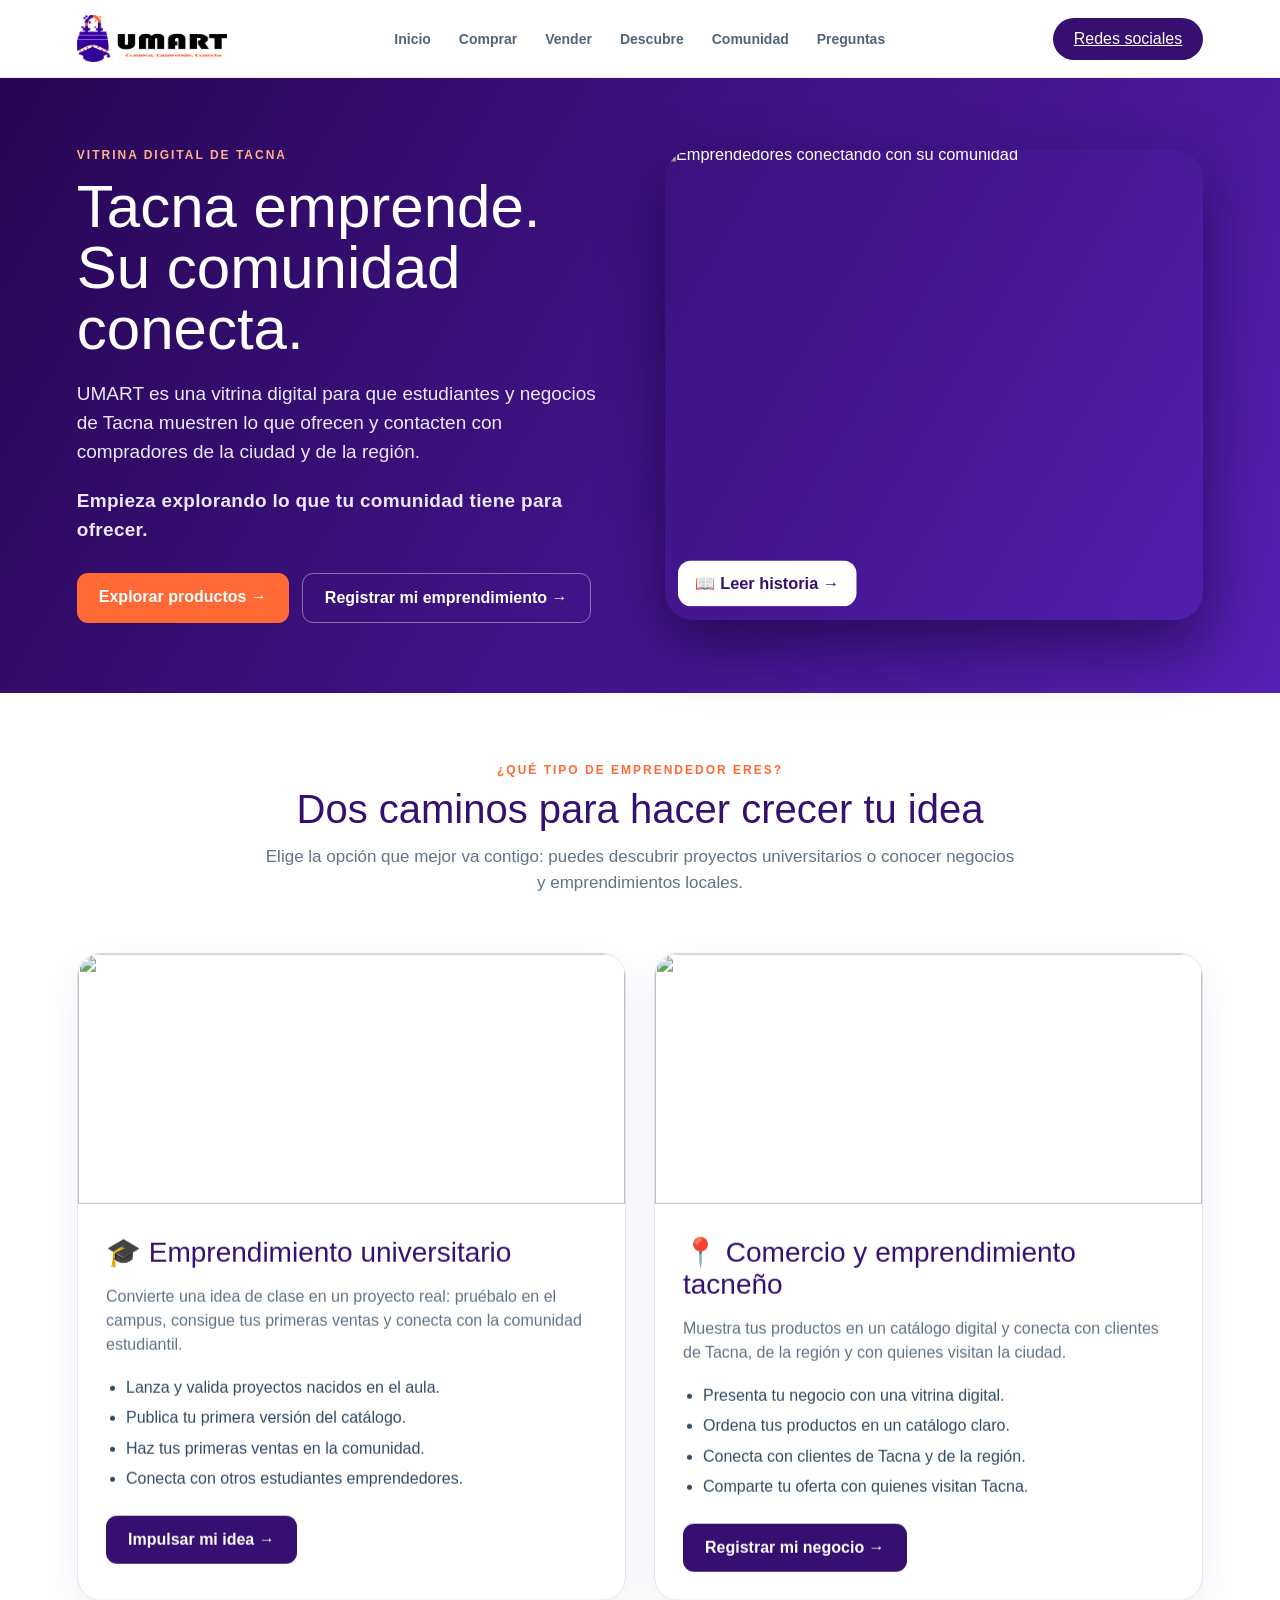
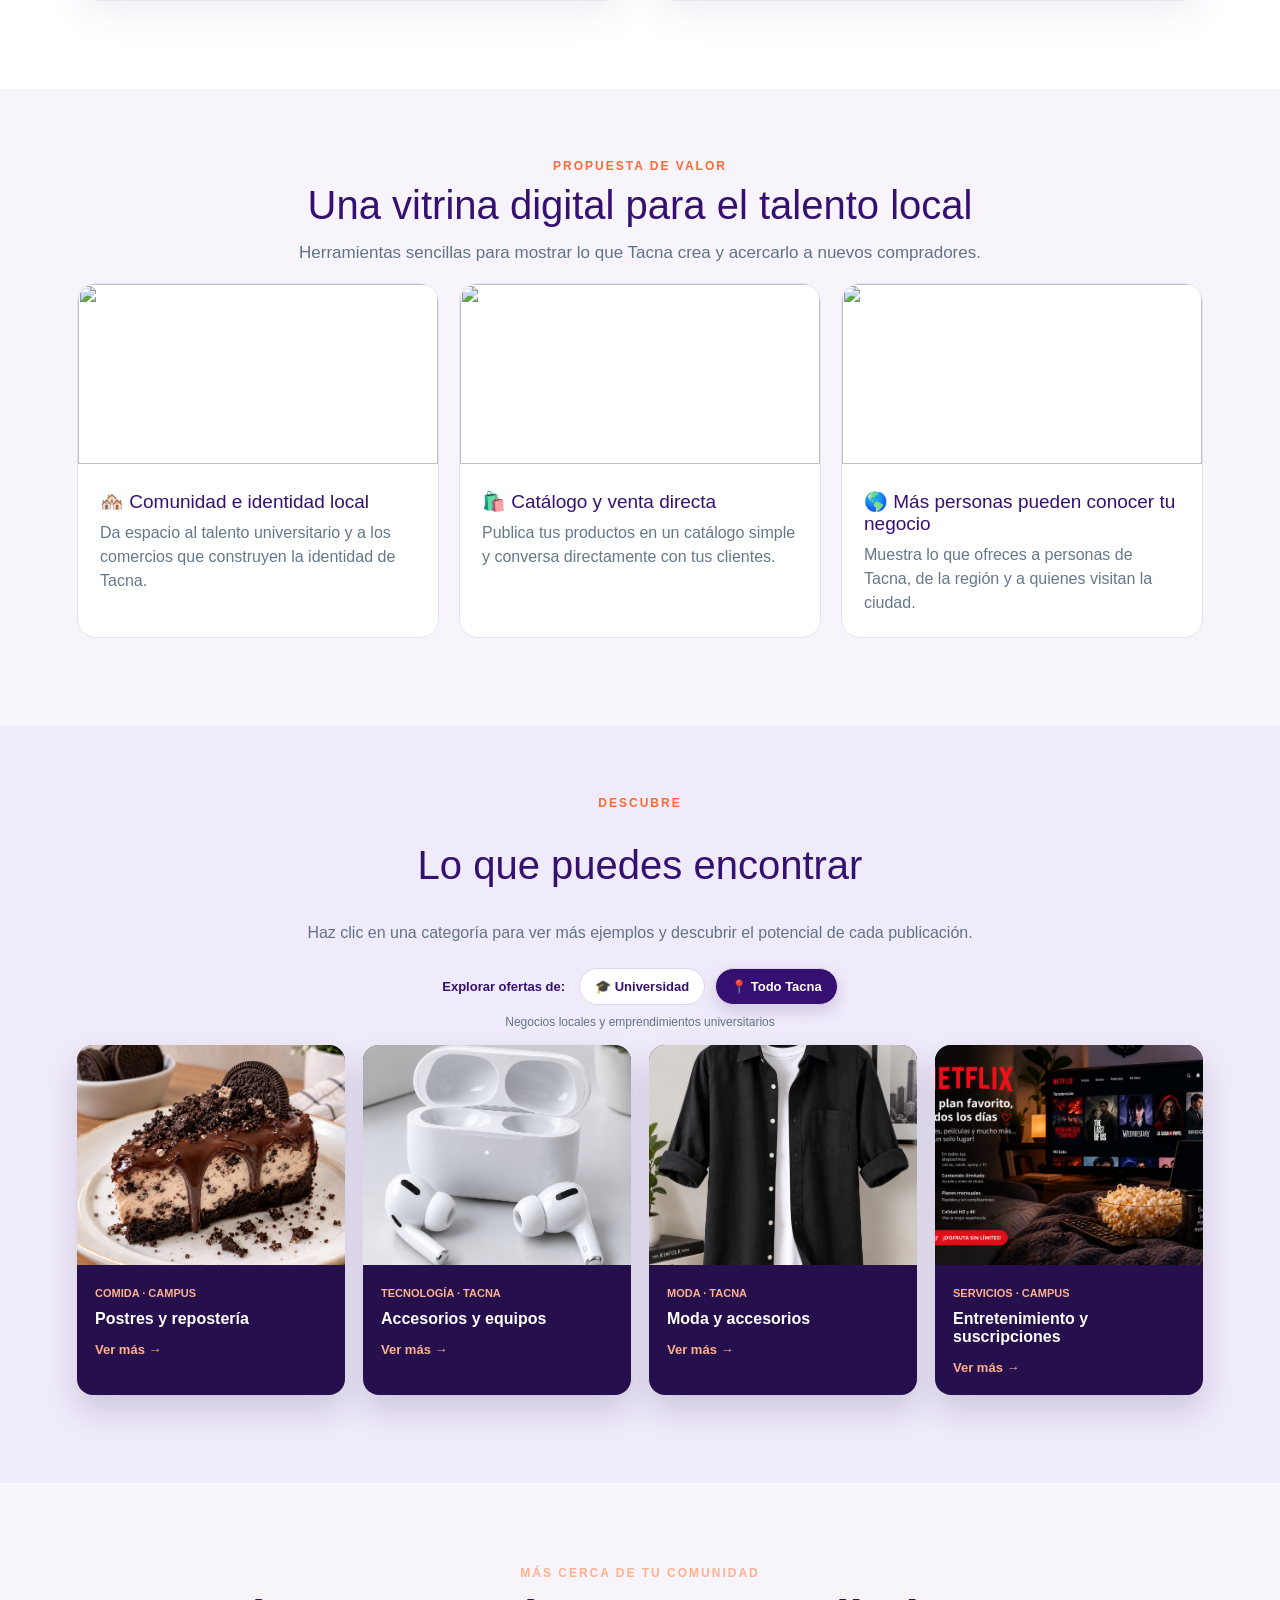
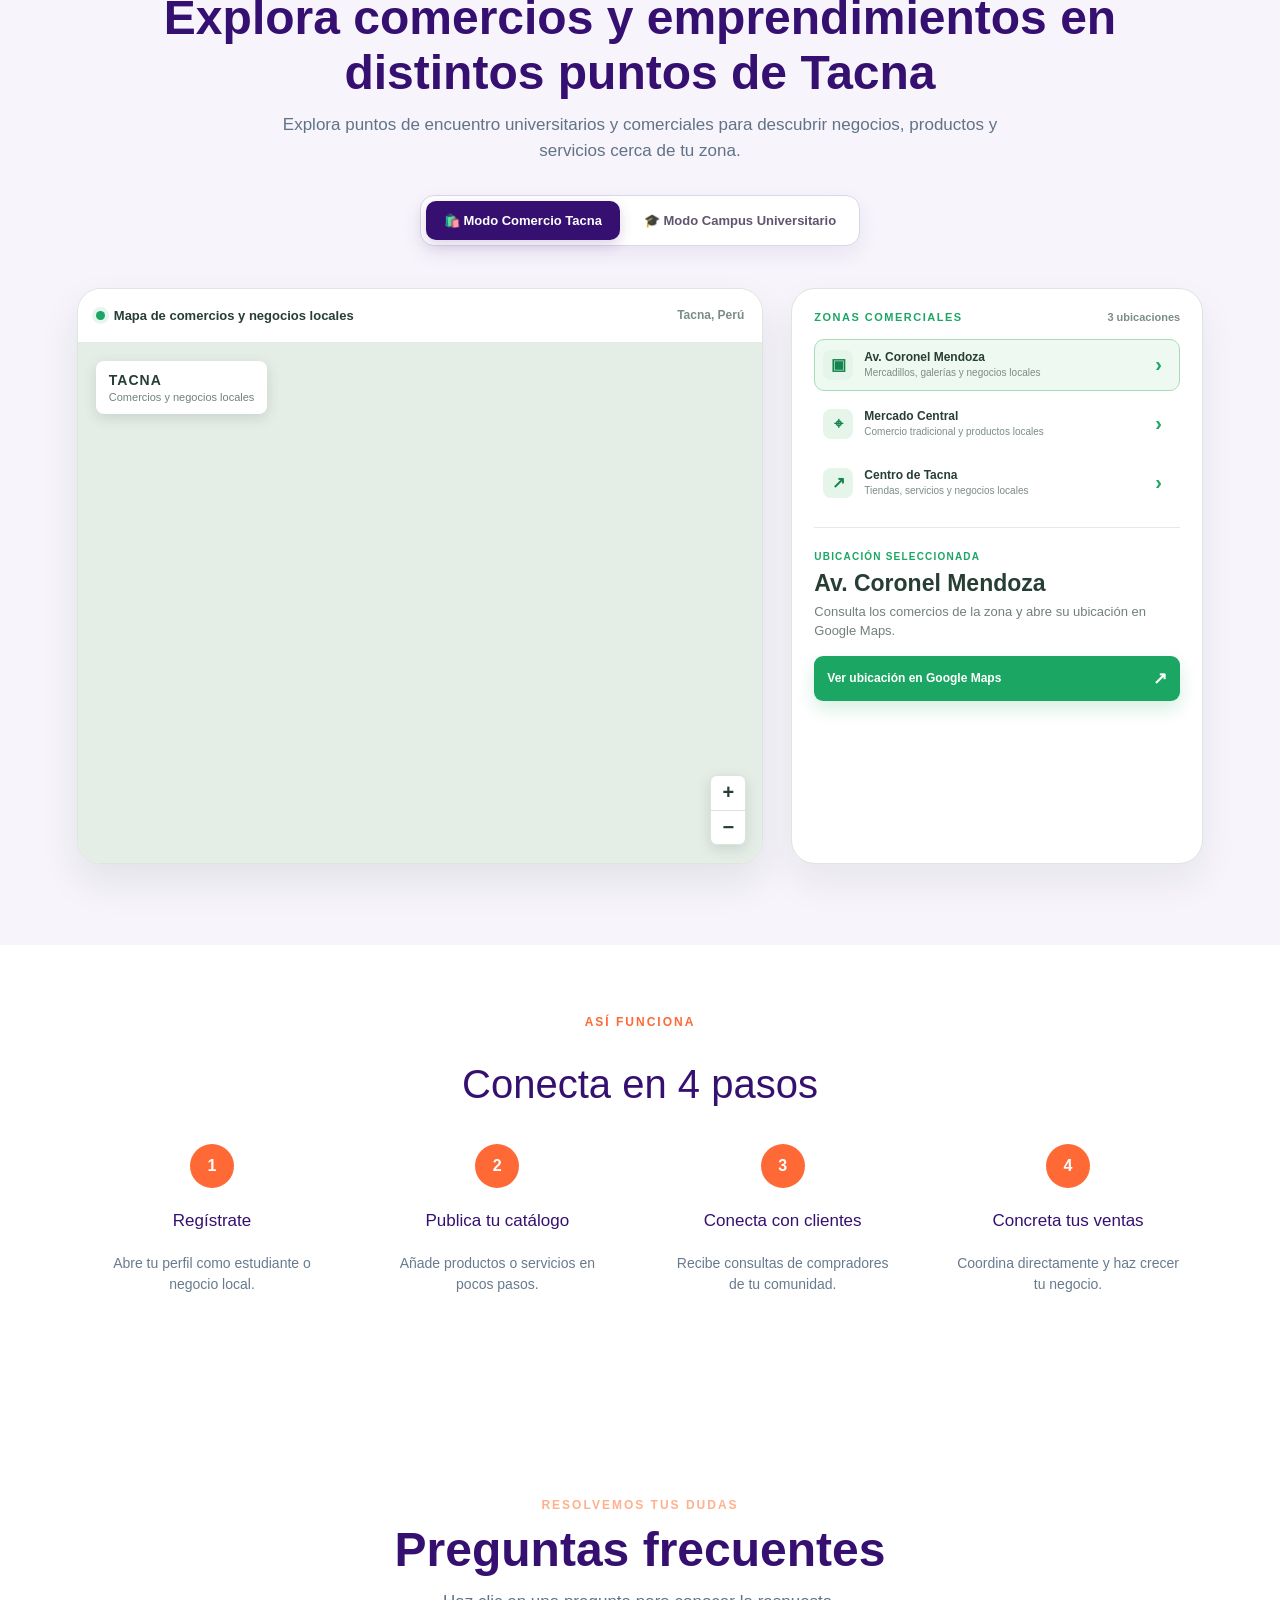
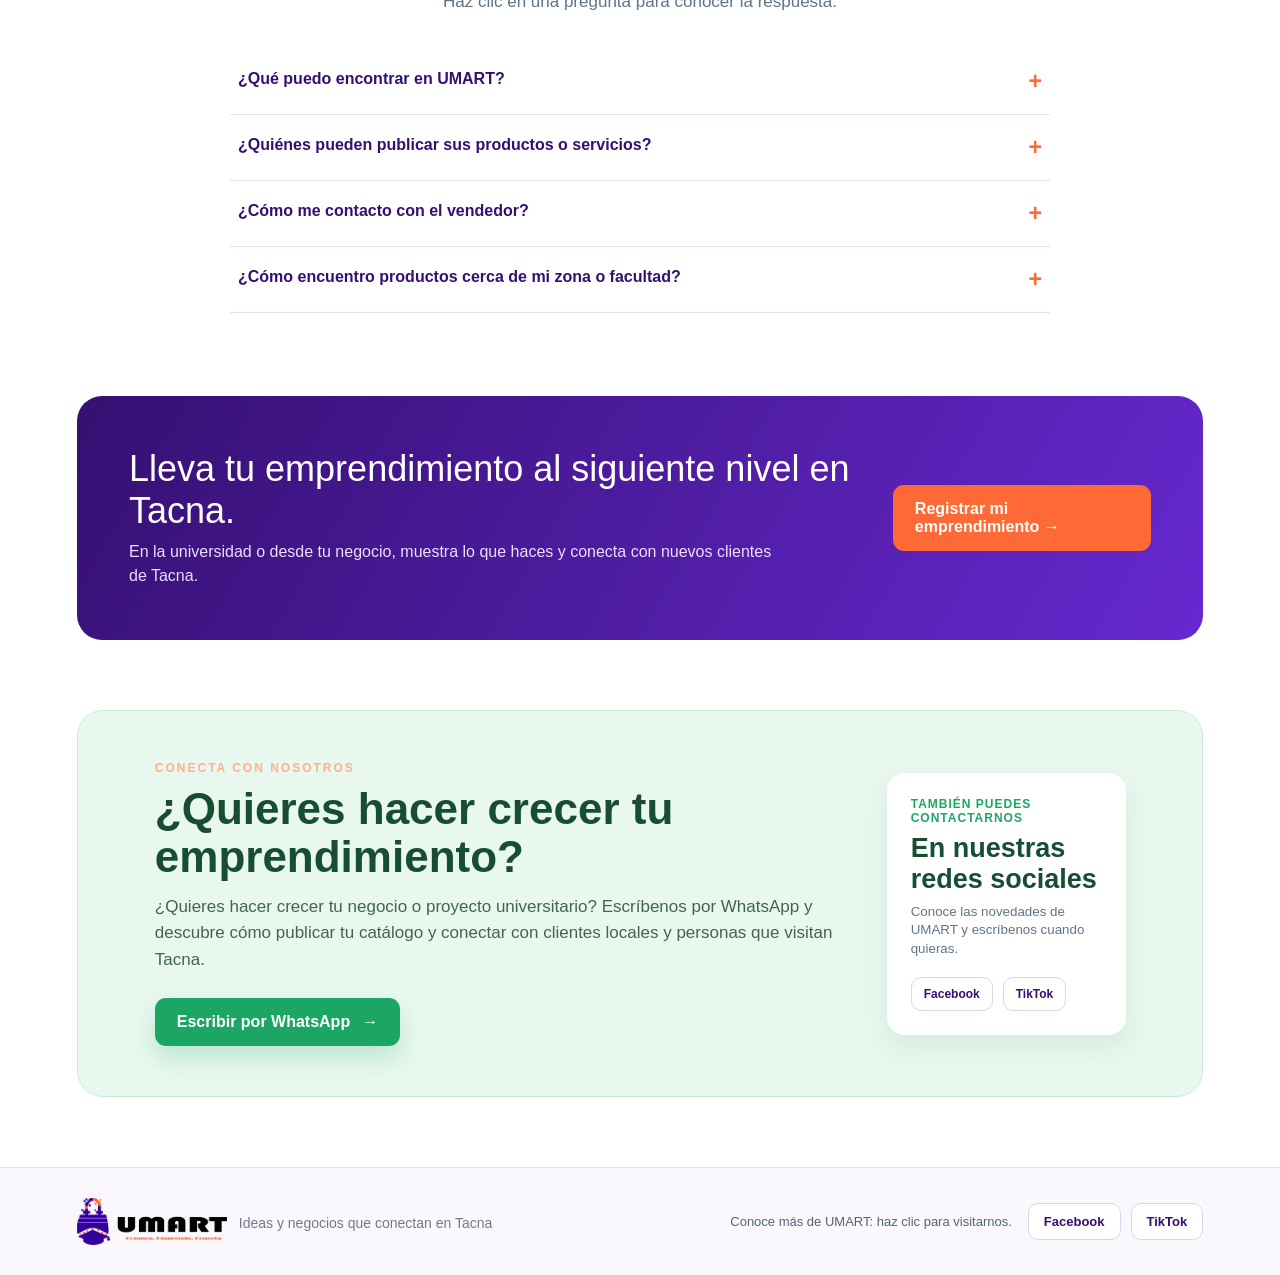
==== commit 3e3c1580: "Actualiza textos e imágenes de la landing UMART" ====
--- a/Landing.html
+++ b/Landing.html
@@ -1,252 +1,15 @@
 <!doctype html>
-<html lang="es"><head><script>window["__codeletBootstrap__"]=JSON.parse('{"A":"A","B":"20260921-05-147306f","C":{"Abril Fatface":"YACgEZbkUVE,0","Alfa Slab One":"YACgEYS9sJU,0","Anton":"YACgEcYqQ-A,0","Archivo":"YACgEZulLoA,0","Arial Narrow":"YAGyDvJ_4Ts,0","Arial Rounded MT Bold":"YAFcfoaHu-s,0","Arial":"YAGyDvJ_4Ts,0","Avenir Next":"YAFcfmNq6UY,0","Baloo 2":"YADK30bC6HQ,0","Bebas Neue":"YACgESME5ew,0","Bricolage Grotesque":"YAFyMcdwzpc,0","Broken Glyph":"YADZ-exUkv0,0","Canva Sans":"YAFdJjTk5UU,1","Caveat":"YALBs2ploWQ,0","Comic Sans MS":"YAFcfvtOAUY,1","Cormorant Garamond":"YAFdJhX-538,0","Courier New":"YAGzXiGs0_8,0","Courier Prime":"YAD1aFjegN8,0","DM Sans":"YAD1aU3sLnI,0","DM Serif Display":"YAD1aYG82rc,0","Forum":"YACgEcnnqB4,0","Fraunces":"YAFdJpU7Kkk,0","Georgia":"YAGzXkO0pEM,0","Ghost Mono":"YAHQutsX00Q,0","Hanken Grotesk":"YAFcfhwp99E,0","Helvetica Neue":"YAFcf6CtJfI,0","Helvetica":"YAFcf6CtJfI,0","IBM Plex Mono":"YAFdJkmvhGI,0","Impact":"YAFcfnjI7Vk,0","Instrument Serif":"YAHFeOnZNEk,0","Inter":"YAFdJvSyp_k,3","Iowan Old Style":"YAGNIFa8j9o,0","Jacques Francois":"YADK3zbC6RM,0","JetBrains Mono":"YAFdJksXcAk,0","Josefin Sans":"YAFdJjvw9Ps,0","Lato":"YAFdJuFCnaw,0","Libre Baskerville":"YACgEUFdPdA,0","Lobster":"YAD8SnSjSFI,0","Lora":"YACgEXvxf8Q,0","Merriweather":"YACgEXvHxxs,0","Montserrat":"YAFdtQi73Xs,0","Nunito":"YAFdJoNRMmU,1","Oleo Script":"YACgEQQ14jI,0","Oswald":"YACgEQY10lw,0","Pacifico":"YADLjORQ1u4,0","Phantom Sans":"YAFdJvgJ5TU,0","Playfair Display":"YAFdJhem5V8,1","Plus Jakarta Sans":"YAGvf3_u0_Q,0","Poppins":"YAFdJjbTu24,1","Press Start 2P":"YAFyGr-8pmQ,0","Quicksand":"YAFdJpYtCxE,1","Raleway":"YAFdJhmxbVQ,1","Roboto Slab":"YAFdJswIKAg,0","Rockwell":"YAFcfyVZnN0,0","Rye":"YACgEdQP21k,0","Segoe UI":"YAHNdRD1Klw,0","Source Sans 3":"YAG4lO1Mj10,0","Source Serif 4":"YACgEfdj394,0","Space Grotesk":"YADZ-dYEmhg,0","Space Mono":"YADW1-vpsoc,0","Times New Roman":"YAGzXW3gftg,0","Times":"YAGzXW3gftg,0","Trebuchet MS":"YAFcfrglpVA,0","UV Display":"YAEdVfSSpYo,0","UV Sans":"YAFdJvgJ5TU,0","Ubuntu":"YACgERDU--Q,0","Verdana":"YAGzXTctYtQ,0","Work Sans":"YAGXhLOKv44,0","Yellowtail":"YACgEYG4kG4,0","ui-monospace":"YAD1aFjegN8,0","ui-sans-serif":"YACkoD1yZN0,0"}}');</script><script src="/_sdk/83d6dfdadcd4750a.telemetry_sdk.js" integrity="sha512-XS4Dvzp6vbagZS9vFErihvr8aO3S0tH78KWUefn06fmL4WYqryBtZj/IOLITYj7dFA4gPVvPg1W/JB1DK3uLNQ=="></script>
+<html lang="es">
+<head>
   <meta charset="utf-8">
   <meta name="viewport" content="width=device-width, initial-scale=1">
-  <title>UniMarket | Compra, vende y conecta</title>
-  <link rel="stylesheet" href="styles.css">
-  <script src="https://cdn.tailwindcss.com/3.4.17" type="text/javascript"></script>
-  <script src="https://cdn.jsdelivr.net/npm/lucide@0.577.0/dist/umd/lucide.min.js" type="text/javascript"></script>
-  <script src="/_sdk/8de366929c5f3b48.data_sdk.js" type="text/javascript" integrity="sha512-TyQ8k8cZj66xe/aENmn6RyZpdOFZXbAo5+KBG3PeFM+Q4qMTHU8xAqmq4ADClNfPrstgQYV6OzZHwLTnElzB2g=="></script>
-  <script src="/_sdk/0ddbbee1c66b1212.editing_sdk.js" type="text/javascript" integrity="sha512-HQn5LM1yruQSbY78ATUril6QeOJ9xj7KqO64ltLtb4vBwI5Qv3/tloFFOndBPZTNZoeV5xKzuth5y6FTi9crsg=="></script>
-  <script src="/_sdk/765e1fea0cec97ce.resizing_sdk.js" type="text/javascript" integrity="sha512-IRTJnqww0+HQ5V/LlWEQrlD5SrYHaVvaeVoNe8HYQXoaguzUGheSd9+n9s6WOgaTcEH0g37DuINHZ9aqfzWjlw=="></script>
- </head>
-  <body id="inicio" data-html-import-id="html-import-0" data-template-id="__page-root" style="background: rgb(255, 255, 255);">
-  <div class="scroll-progress" aria-hidden="true"><span></span></div>
-  <div class="scroll-orb orb-one" aria-hidden="true"></div>
-  <div class="wrap" data-html-import-id="html-import-1">
-   <nav data-html-import-id="html-import-2">
-    <a class="logo" href="#inicio" aria-label="Volver al inicio"><img class="logo-image" src="LOGO_UMART.png" alt="UMART: Compra, Emprende, Conecta"></a>
-    <div class="links canva-container" data-html-import-id="html-import-4" data-template-id="div-1" style="color: rgb(82, 100, 119); font-weight: 700; font-size: 14px;"><a href="#inicio">Inicio</a><a href="#consumidor">Comprar</a><a href="#emprendedor">Vender</a><a href="#descubre">Descubre</a><a href="#campus">Campus</a><a href="#preguntas">Preguntas</a>
-    </div><a class="login canva-link" data-html-import-id="html-import-9" data-template-id="span-6" data-social-url="https://www.facebook.com/share/1Eifq7oRbf/" href="https://www.facebook.com/share/1Eifq7oRbf/" target="_blank" rel="noopener noreferrer" style="background: rgb(53, 16, 113); color: rgb(255, 255, 255);">Redes sociales</a>
-   </nav>
-  <section class="hero scroll-section" data-scroll-label="Descubre tu comunidad" data-html-import-id="html-import-10">
-    <div data-html-import-id="html-import-11">
-     <div class="eyebrow canva-container" data-html-import-id="html-import-12" data-template-id="div-7" style="color: rgb(255, 176, 141); font-weight: 900; font-style: normal; font-size: 12px;">Marketplace universitario</div>
-     <h1 data-html-import-id="html-import-13" data-template-id="h1-8" class="canva-text" style="color: rgb(255, 255, 255); font-weight: 400; font-style: normal; font-size: 60px;">Compra, vende y conecta con tu comunidad.</h1>
-     <p data-html-import-id="html-import-14" data-template-id="p-9" class="canva-text" style="color: rgb(238, 231, 255); font-weight: 400; font-style: normal; font-size: 19px;">El marketplace hecho por estudiantes, para estudiantes. Encuentra productos y servicios de personas como tú o convierte tu emprendimiento en una vitrina dentro del campus.</p>
-    <p class="scroll-message" data-scroll-message>Empieza explorando lo que tu comunidad tiene para ofrecer.</p>
-    <div class="buttons" data-html-import-id="html-import-15"><a class="btn orange canva-link" data-html-import-id="html-import-16" data-template-id="a-10" href="#consumidor" style="background: rgb(255, 105, 53); color: rgb(255, 255, 255); font-weight: 900; font-style: normal; font-size: 16px;">Quiero comprar →</a><a class="btn ghost canva-link" data-html-import-id="html-import-17" data-template-id="a-11" href="#emprendedor" style="color: rgb(255, 255, 255); font-weight: 900; font-style: normal; font-size: 16px;">Quiero emprender →</a>
-     </div>
-    </div>
-    <a class="hero-photo hero-story-link" href="storyboard.html" aria-label="Leer el storyboard De estudiantes, para estudiantes"><div class="hero-photo-depth"><img data-html-import-id="html-import-19" data-template-id="img-12" class="canva-image" src="https://images.unsplash.com/photo-1529156069898-49953e39b3ac?auto=format&amp;fit=crop&amp;w=1600&amp;q=95">
-    <div class="tag canva-container" data-html-import-id="html-import-20" data-template-id="div-13" style="background: rgb(255, 255, 255); color: rgb(53, 16, 113); font-weight: 900; font-style: normal; font-size: 16px;">📖 Leer historia →</div>
-    </div></a>
-   </section>
-   <section id="next-section" class="intro" data-html-import-id="html-import-21">
-    <div class="eyebrow canva-container" style="color: rgb(255, 105, 53); font-weight: 900; font-style: normal; font-size: 12px;" data-html-import-id="html-import-22" data-template-id="div-14">Una plataforma para todos</div>
-    <h2 data-html-import-id="html-import-23" data-template-id="h2-15" class="canva-text" style="color: rgb(53, 16, 113); font-weight: 400; font-style: normal; font-size: 40px;">¿Qué quieres hacer hoy?</h2>
-    <p data-html-import-id="html-import-24" data-template-id="p-16" class="canva-text" style="color: rgb(96, 115, 135); font-weight: 400; font-style: normal; font-size: 17px;">UniMarket conecta a estudiantes que buscan comprar con estudiantes que quieren hacer crecer sus emprendimientos, en un espacio organizado y confiable.</p>
-   </section>
-   <section class="cards" data-html-import-id="html-import-25">
-    <article id="consumidor" class="audience" data-html-import-id="html-import-26" data-template-id="article-17" style="background: rgb(255, 255, 255);"><img data-html-import-id="html-import-27" data-template-id="img-18" class="canva-image" src="https://images.unsplash.com/photo-1556742049-0cfed4f6a45d?auto=format&amp;fit=crop&amp;w=1200&amp;q=95">
-     <div class="audience-body" data-html-import-id="html-import-28">
-      <h3 data-html-import-id="html-import-29" data-template-id="h3-19" class="canva-text" style="color: rgb(53, 16, 113); font-weight: 400; font-style: normal; font-size: 28px;">🛍️ Soy consumidor</h3>
-      <p data-html-import-id="html-import-30" data-template-id="p-20" class="canva-text" style="color: rgb(96, 115, 135); font-weight: 400; font-style: normal; font-size: 16px;">Encuentra lo que necesitas sin perder tiempo buscando en diferentes grupos o redes sociales.</p>
-      <ul data-html-import-id="html-import-31" data-template-id="ul-21" class="canva-list" style="color: rgb(49, 75, 100);">
-       <li data-html-import-id="html-import-32" data-template-id="li-22" class="canva-text" style="color: rgb(49, 75, 100); font-weight: 400; font-style: normal; font-size: 16px;">Explora comida, servicios, tecnología, moda y más.</li>
-       <li data-html-import-id="html-import-33" data-template-id="li-23" class="canva-text" style="color: rgb(49, 75, 100); font-weight: 400; font-style: normal; font-size: 16px;">Compara publicaciones y precios.</li>
-       <li data-html-import-id="html-import-34" data-template-id="li-24" class="canva-text" style="color: rgb(49, 75, 100); font-weight: 400; font-style: normal; font-size: 16px;">Guarda tus productos favoritos.</li>
-       <li data-html-import-id="html-import-35" data-template-id="li-25" class="canva-text" style="color: rgb(49, 75, 100); font-weight: 400; font-style: normal; font-size: 16px;">Conecta directamente con el vendedor.</li>
-      </ul><a class="btn canva-link" data-html-import-id="html-import-36" data-template-id="a-26" href="#descubre" style="background: rgb(53, 16, 113); color: rgb(255, 255, 255); font-weight: 900; font-style: normal; font-size: 16px;">Explorar productos →</a>
-     </div>
-    </article>
-    <article id="emprendedor" class="audience" data-html-import-id="html-import-37" data-template-id="article-27" style="background: rgb(255, 255, 255);"><img data-html-import-id="html-import-38" data-template-id="img-28" class="canva-image" src="https://images.unsplash.com/photo-1556761175-b413da4baf72?auto=format&amp;fit=crop&amp;w=1200&amp;q=95">
-     <div class="audience-body" data-html-import-id="html-import-39">
-      <h3 data-html-import-id="html-import-40" data-template-id="h3-29" class="canva-text" style="color: rgb(53, 16, 113); font-weight: 400; font-style: normal; font-size: 28px;">🚀 Soy emprendedor</h3>
-      <p data-html-import-id="html-import-41" data-template-id="p-30" class="canva-text" style="color: rgb(96, 115, 135); font-weight: 400; font-style: normal; font-size: 16px;">Haz visible tu emprendimiento ante estudiantes que ya forman parte de tu mercado.</p>
-      <ul data-html-import-id="html-import-42" data-template-id="ul-31" class="canva-list" style="color: rgb(49, 75, 100);">
-       <li data-html-import-id="html-import-43" data-template-id="li-32" class="canva-text" style="color: rgb(49, 75, 100); font-weight: 400; font-style: normal; font-size: 16px;">Crea tu perfil en pocos pasos.</li>
-       <li data-html-import-id="html-import-44" data-template-id="li-33" class="canva-text" style="color: rgb(49, 75, 100); font-weight: 400; font-style: normal; font-size: 16px;">Publica productos o servicios.</li>
-       <li data-html-import-id="html-import-45" data-template-id="li-34" class="canva-text" style="color: rgb(49, 75, 100); font-weight: 400; font-style: normal; font-size: 16px;">Organiza tu catálogo por categorías.</li>
-       <li data-html-import-id="html-import-46" data-template-id="li-35" class="canva-text" style="color: rgb(49, 75, 100); font-weight: 400; font-style: normal; font-size: 16px;">Recibe consultas de compradores.</li>
-      </ul><a class="btn canva-link" data-html-import-id="html-import-47" data-template-id="a-36" href="#como-funciona" style="background: rgb(53, 16, 113); color: rgb(255, 255, 255); font-weight: 900; font-style: normal; font-size: 16px;">Publicar mi emprendimiento →</a>
-     </div>
-    </article>
-   </section>
-   <section class="section canva-section" data-html-import-id="html-import-48" data-template-id="section-37" style="background: rgb(247, 244, 251);">
-    <div class="eyebrow canva-container" style="color: rgb(255, 105, 53); font-weight: 900; font-style: normal; font-size: 12px;" data-html-import-id="html-import-49" data-template-id="div-38">Propuesta de valor</div>
-    <h2 data-html-import-id="html-import-50" data-template-id="h2-39" class="canva-text" style="color: rgb(53, 16, 113); font-weight: 400; font-style: normal; font-size: 40px;">Todo lo que necesitas, en un solo lugar</h2>
-    <p data-html-import-id="html-import-51" data-template-id="p-40" class="canva-text" style="color: rgb(96, 115, 135); font-weight: 400; font-style: normal; font-size: 17px;">Una experiencia pensada para que comprar y emprender dentro de la universidad sea más sencillo.</p>
-    <div class="features" data-html-import-id="html-import-52">
-    <div class="feature canva-container" data-html-import-id="html-import-53" data-template-id="div-41" style="background: rgb(255, 255, 255);"><img data-html-import-id="html-import-54" data-template-id="img-42" class="canva-image" src="https://images.unsplash.com/photo-1522202176988-66273c2fd55f?auto=format&amp;fit=crop&amp;w=1200&amp;q=95">
-      <div data-html-import-id="html-import-55">
-       <h4 data-html-import-id="html-import-56" data-template-id="h4-43" class="canva-text" style="color: rgb(53, 16, 113); font-weight: 400; font-style: normal; font-size: 19px;">🎓 Comunidad universitaria</h4>
-       <p data-html-import-id="html-import-57" data-template-id="p-44" class="canva-text" style="color: rgb(101, 120, 138); font-weight: 400; font-style: normal; font-size: 16px;">Conecta con estudiantes que comparten tu mismo entorno y necesidades.</p>
-      </div>
-     </div>
-    <div class="feature canva-container" data-html-import-id="html-import-58" data-template-id="div-45" style="background: rgb(255, 255, 255);"><img data-html-import-id="html-import-59" data-template-id="img-46" class="canva-image" src="https://images.unsplash.com/photo-1556740749-887f6717d7e4?auto=format&amp;fit=crop&amp;w=1200&amp;q=95">
-      <div data-html-import-id="html-import-60">
-       <h4 data-html-import-id="html-import-61" data-template-id="h4-47" class="canva-text" style="color: rgb(53, 16, 113); font-weight: 400; font-style: normal; font-size: 19px;">🛡️ Información clara</h4>
-       <p data-html-import-id="html-import-62" data-template-id="p-48" class="canva-text" style="color: rgb(101, 120, 138); font-weight: 400; font-style: normal; font-size: 16px;">Publicaciones organizadas, categorías y datos visibles para decidir mejor.</p>
-      </div>
-     </div>
-    <div class="feature canva-container" data-html-import-id="html-import-63" data-template-id="div-49" style="background: rgb(255, 255, 255);"><img data-html-import-id="html-import-64" data-template-id="img-50" class="canva-image" src="https://images.unsplash.com/photo-1556740714-a8395b3bf30f?auto=format&amp;fit=crop&amp;w=1200&amp;q=95">
-      <div data-html-import-id="html-import-65">
-       <h4 data-html-import-id="html-import-66" data-template-id="h4-51" class="canva-text" style="color: rgb(53, 16, 113); font-weight: 400; font-style: normal; font-size: 19px;">💬 Conexión directa</h4>
-       <p data-html-import-id="html-import-67" data-template-id="p-52" class="canva-text" style="color: rgb(101, 120, 138); font-weight: 400; font-style: normal; font-size: 16px;">Facilita el contacto entre quien vende y quien necesita un producto o servicio.</p>
-      </div>
-     </div>
-    </div>
-   </section>
-  <section id="descubre" class="products" data-html-import-id="html-import-68">
-    <div class="eyebrow canva-container" style="color: rgb(255, 105, 53); font-weight: 900; font-style: normal; font-size: 12px;" data-html-import-id="html-import-69" data-template-id="div-53">Descubre</div>
-    <h2 style="color: rgb(53, 16, 113); font-size: 40px; font-weight: 400; font-style: normal;" data-html-import-id="html-import-70" data-template-id="h2-54" class="canva-text">Lo que puedes encontrar</h2>
-    <p class="discover-lead">Haz clic en una categoría para ver más ejemplos y descubrir el potencial de cada publicación.</p>
-    <div class="productgrid" data-html-import-id="html-import-71">
-     <a class="product product-link" href="galeria.html#comida"><img src="Pictures.png/Postree.png" alt="Postre de chocolate para venta"><div><span class="cat">COMIDA</span><b>Postres y repostería</b><span class="price">Ver más →</span></div></a>
-     <a class="product product-link" href="galeria.html#tecnologia"><img src="Pictures.png/Audifonos.png" alt="Audífonos inalámbricos para venta"><div><span class="cat">TECNOLOGÍA</span><b>Accesorios y equipos</b><span class="price">Ver más →</span></div></a>
-     <a class="product product-link" href="galeria.html#moda"><img src="Pictures.png/Camisa.pn.png" alt="Camisa negra para venta"><div><span class="cat">MODA</span><b>Moda y accesorios</b><span class="price">Ver más →</span></div></a>
-     <a class="product product-link" href="galeria.html#servicios"><img src="Pictures.png/Netflix.png" alt="Servicio de entretenimiento"><div><span class="cat">SERVICIOS</span><b>Entretenimiento y suscripciones</b><span class="price">Ver más →</span></div></a>
-    </div>
-   </section>
-  <section id="campus" class="campus-section">
-   <div class="eyebrow">Más cerca de tu comunidad</div>
-   <h2>Encuentra oportunidades en cada facultad.</h2>
-   <p class="campus-lead">UMART conecta tu talento con estudiantes de todo el campus. Explora las zonas académicas y descubre dónde comprar, vender y colaborar.</p>
-  <div class="campus-layout campus-explorer" data-campus-explorer>
-   <div class="campus-map-panel">
-    <div class="campus-map-toolbar"><span><i class="map-status-dot"></i>Mapa de escuelas UNJBG</span><span class="map-toolbar-label">Tacna, Perú</span></div>
-    <div class="campus-map-frame">
-    <iframe data-campus-map title="Mapa de escuelas de la Universidad Nacional Jorge Basadre Grohmann" src="https://www.google.com/maps?q=Universidad+Nacional+Jorge+Basadre+Grohmann+Tacna+Peru&amp;output=embed" loading="lazy" referrerpolicy="no-referrer-when-downgrade"></iframe>
-    <div class="map-overlay-label"><strong>UNJBG</strong><span>Escuelas universitarias</span></div>
-    <div class="map-zoom-controls" aria-hidden="true"><span>+</span><span>−</span></div>
-    </div>
-   </div>
-   <aside class="campus-school-panel" aria-label="Escuelas de la UNJBG">
-    <div class="campus-school-heading"><span class="campus-kicker">Explora por escuela</span><span class="school-count">6 ubicaciones</span></div>
-    <div class="campus-school-list">
-    <button class="campus-school active" type="button" data-school="Ingeniería de Sistemas" data-query="Escuela Profesional de Ingeniería de Sistemas UNJBG Tacna"><span class="school-icon">⌘</span><span><strong>Ingeniería de Sistemas</strong><small>Facultad de Ingeniería</small></span><b>›</b></button>
-    <button class="campus-school" type="button" data-school="Arquitectura" data-query="Escuela Profesional de Arquitectura UNJBG Tacna"><span class="school-icon">⌂</span><span><strong>Arquitectura</strong><small>Facultad de Ingeniería Civil, Arquitectura y Geotecnia</small></span><b>›</b></button>
-    <button class="campus-school" type="button" data-school="Administración" data-query="Escuela Profesional de Administración UNJBG Tacna"><span class="school-icon">▦</span><span><strong>Administración</strong><small>Facultad de Ciencias Jurídicas y Empresariales</small></span><b>›</b></button>
-    <button class="campus-school" type="button" data-school="Medicina Humana" data-query="Escuela Profesional de Medicina Humana UNJBG Tacna"><span class="school-icon">✚</span><span><strong>Medicina Humana</strong><small>Facultad de Ciencias de la Salud</small></span><b>›</b></button>
-    <button class="campus-school" type="button" data-school="Ciencias de la Comunicación" data-query="Escuela Profesional de Ciencias de la Comunicación UNJBG Tacna"><span class="school-icon">◉</span><span><strong>Ciencias de la Comunicación</strong><small>Facultad de Educación, Comunicación y Humanidades</small></span><b>›</b></button>
-    <button class="campus-school" type="button" data-school="Ingeniería Comercial" data-query="Escuela Profesional de Ingeniería Comercial UNJBG Tacna"><span class="school-icon">↗</span><span><strong>Ingeniería Comercial</strong><small>Facultad de Ciencias Jurídicas y Empresariales</small></span><b>›</b></button>
-    </div>
-    <div class="campus-school-detail"><span class="detail-label">ESCUELA SELECCIONADA</span><h3 data-school-title>Ingeniería de Sistemas</h3><p>Consulta su ubicación y abre la vista 360° disponible en Google Maps.</p><a class="campus-360-link" data-campus-360 href="https://www.google.com/maps/search/?api=1&amp;query=Escuela+Profesional+de+Ingenier%C3%ADa+de+Sistemas+UNJBG+Tacna" target="_blank" rel="noopener noreferrer">Abrir vista 360° en Google Maps <span>↗</span></a></div>
-   </aside>
-  </div>
-  </section>
-  <section id="como-funciona" class="how canva-section" data-html-import-id="html-import-96" data-template-id="section-75" style="background: rgb(255, 255, 255);">
-    <div class="eyebrow canva-container" style="color: rgb(255, 105, 53); font-weight: 900; font-style: normal; font-size: 12px;" data-html-import-id="html-import-97" data-template-id="div-76">Así funciona</div>
-    <h2 style="color: rgb(53, 16, 113); font-size: 40px; font-weight: 400; font-style: normal;" data-html-import-id="html-import-98" data-template-id="h2-77" class="canva-text">Conecta en 4 pasos</h2>
-    <div class="steps" data-html-import-id="html-import-99">
-     <div class="step" data-html-import-id="html-import-100">
-      <div class="num canva-container" data-html-import-id="html-import-101" data-template-id="div-78" style="background: rgb(255, 105, 53); color: rgb(255, 255, 255); font-weight: 900; font-style: normal; font-size: 16px;">1</div>
-      <h4 data-html-import-id="html-import-102" data-template-id="h4-79" class="canva-text" style="color: rgb(53, 16, 113); font-weight: 400; font-style: normal; font-size: 17px;">Regístrate</h4>
-      <p data-html-import-id="html-import-103" data-template-id="p-80" class="canva-text" style="color: rgb(104, 123, 141); font-weight: 400; font-style: normal; font-size: 14px;">Crea tu perfil dentro de la comunidad.</p>
-     </div>
-     <div class="step" data-html-import-id="html-import-104">
-      <div class="num canva-container" data-html-import-id="html-import-105" data-template-id="div-81" style="background: rgb(255, 105, 53); color: rgb(255, 255, 255); font-weight: 900; font-style: normal; font-size: 16px;">2</div>
-      <h4 data-html-import-id="html-import-106" data-template-id="h4-82" class="canva-text" style="color: rgb(53, 16, 113); font-weight: 400; font-style: normal; font-size: 17px;">Explora o publica</h4>
-      <p data-html-import-id="html-import-107" data-template-id="p-83" class="canva-text" style="color: rgb(104, 123, 141); font-weight: 400; font-style: normal; font-size: 14px;">Busca productos o muestra tu catálogo.</p>
-     </div>
-     <div class="step" data-html-import-id="html-import-108">
-      <div class="num canva-container" data-html-import-id="html-import-109" data-template-id="div-84" style="background: rgb(255, 105, 53); color: rgb(255, 255, 255); font-weight: 900; font-style: normal; font-size: 16px;">3</div>
-      <h4 data-html-import-id="html-import-110" data-template-id="h4-85" class="canva-text" style="color: rgb(53, 16, 113); font-weight: 400; font-style: normal; font-size: 17px;">Conecta</h4>
-      <p data-html-import-id="html-import-111" data-template-id="p-86" class="canva-text" style="color: rgb(104, 123, 141); font-weight: 400; font-style: normal; font-size: 14px;">Contacta con estudiantes de tu campus.</p>
-     </div>
-     <div class="step" data-html-import-id="html-import-112">
-      <div class="num canva-container" data-html-import-id="html-import-113" data-template-id="div-87" style="background: rgb(255, 105, 53); color: rgb(255, 255, 255); font-weight: 900; font-style: normal; font-size: 16px;">4</div>
-      <h4 data-html-import-id="html-import-114" data-template-id="h4-88" class="canva-text" style="color: rgb(53, 16, 113); font-weight: 400; font-style: normal; font-size: 17px;">Compra o vende</h4>
-      <p data-html-import-id="html-import-115" data-template-id="p-89" class="canva-text" style="color: rgb(104, 123, 141); font-weight: 400; font-style: normal; font-size: 14px;">Coordina y concreta de forma sencilla.</p>
-     </div>
-    </div>
-   </section>
-  <section id="preguntas" class="faq-section">
-   <div class="eyebrow">Resolvemos tus dudas</div>
-   <h2>Preguntas frecuentes</h2>
-   <p class="faq-lead">Haz clic en una pregunta para conocer la respuesta.</p>
-   <div class="faq-list">
-    <details><summary>¿Qué puedo encontrar en UMART?</summary><p>Puedes encontrar productos, servicios y emprendimientos creados por estudiantes de distintas facultades y escuelas.</p></details>
-    <details><summary>¿Cómo publico mi producto o servicio?</summary><p>Ingresa a Campus Emprende desde el botón “Comenzar ahora”, crea tu perfil y sigue los pasos para publicar tu catálogo.</p></details>
-    <details><summary>¿Puedo contactar directamente con quien vende?</summary><p>Sí. Cada publicación facilita el contacto para que puedan coordinar de forma clara y segura.</p></details>
-    <details><summary>¿Cómo encuentro oportunidades cerca de mi facultad?</summary><p>Revisa el mapa del campus y selecciona una zona para abrir su búsqueda en Google Maps. En la plataforma también podrás explorar publicaciones de tu comunidad.</p></details>
-   </div>
-  </section>
-   <section class="cta" data-html-import-id="html-import-116">
-    <div data-html-import-id="html-import-117">
-     <h2 data-html-import-id="html-import-118" data-template-id="h2-90" class="canva-text" style="color: rgb(255, 255, 255); font-weight: 400; font-style: normal; font-size: 36px;">Tu campus también es una oportunidad.</h2>
-     <p data-html-import-id="html-import-119" data-template-id="p-91" class="canva-text" style="color: rgb(234, 223, 255); font-weight: 400; font-style: normal; font-size: 16px;">Apoya a tus compañeros, descubre nuevos productos y haz crecer tus ideas con UMART</p>
-    </div><a class="btn orange canva-link" data-html-import-id="html-import-120" data-template-id="a-92" href="https://campus-emprende.vercel.app/" target="_blank" rel="noopener noreferrer" style="background: rgb(255, 105, 53); color: rgb(255, 255, 255); font-weight: 900; font-style: normal; font-size: 16px;">Comenzar ahora →</a>
-   </section>
-    <section class="whatsapp-section" id="contacto">
-     <div class="whatsapp-content">
-      <div class="eyebrow">Conecta con nosotros</div>
-      <h2>¿Quieres hacer crecer tu emprendimiento?</h2>
-      <p>Escríbenos por WhatsApp y descubre cómo formar parte de UMART, mostrar tus productos y conectar con nuevos clientes dentro de la comunidad universitaria.</p>
-      <a class="whatsapp-button" href="https://wa.me/51923859220?text=%C2%A1Hola%21%20%F0%9F%98%83%0AMe%20interesa%20formar%20parte%20de%20UMART%20como%20emprendedor%28a%29.%20Quisiera%20recibir%20m%C3%A1s%20informaci%C3%B3n%20sobre%20c%C3%B3mo%20puedo%20registrarme%20y%20comenzar%20a%20formar%20parte%20de%20la%20plataforma%20%F0%9F%8E%89%0A%C2%A1Muchas%20gracias%21" target="_blank" rel="noopener noreferrer">Escribir por WhatsApp <span aria-hidden="true">→</span></a>
-     </div>
-    <div class="whatsapp-number"><span>También puedes contactarnos</span><strong>En nuestras redes sociales</strong><small>Conoce las novedades de UMART y escríbenos cuando quieras.</small><div class="contact-social-links"><a class="social-link" href="https://www.facebook.com/share/1Eifq7oRbf/" target="_blank" rel="noopener noreferrer">Facebook</a><a class="social-link" href="https://www.tiktok.com/" target="_blank" rel="noopener noreferrer">TikTok</a></div></div>
-    </section>
-  <footer data-html-import-id="html-import-121" data-template-id="footer-93" class="canva-footer" style="color: rgb(109, 124, 139); font-size: 13px;"><div class="footer-brand"><img class="footer-logo-image" src="LOGO_UMART.png" alt="UMART: Compra, Emprende, Conecta"><div><span data-html-import-id="html-import-123" data-template-id="span-95" class="canva-text footer-tagline" style="color: rgb(109, 124, 139); font-weight: 400; font-style: normal; font-size: 14px;">De estudiantes para estudiantes</span></div></div><div class="socials"><p>Conoce más de UMART: haz clic para visitarnos.</p><div class="social-links"><a class="social-link" href="https://www.facebook.com/share/1Eifq7oRbf/" target="_blank" rel="noopener noreferrer">Facebook</a><a class="social-link" href="https://www.tiktok.com/" target="_blank" rel="noopener noreferrer">TikTok</a></div></div>
-   </footer>
-  </div>
+  <meta http-equiv="refresh" content="0; url=html/landingPage.html">
+  <title>UMART | Compra, vende y conecta</title>
   <script>
-    (() => {
-      const progress = document.querySelector('.scroll-progress span');
-      const message = document.querySelector('[data-scroll-message]');
-      const orbOne = document.querySelector('.orb-one');
-      const sections = [...document.querySelectorAll('.scroll-section, .products, .campus-section, .how, .faq-section, .cta, .whatsapp-section')];
-      const movingItems = [...document.querySelectorAll('.product, .feature, .audience, .step')];
-      const messages = {
-        inicio: 'Empieza explorando lo que tu comunidad tiene para ofrecer.',
-        descubre: 'Encuentra productos y servicios creados por estudiantes.',
-        campus: 'Conecta con oportunidades cerca de tu facultad.',
-        'como-funciona': 'Publica, conecta y convierte tus ideas en oportunidades.',
-        preguntas: 'Resuelve tus dudas antes de dar el siguiente paso.',
-        contacto: 'Tu próximo emprendimiento puede comenzar con un mensaje.'
-      };
-      let ticking = false;
-
-      const updateScroll = () => {
-        const maxScroll = document.documentElement.scrollHeight - window.innerHeight;
-        progress.style.width = `${maxScroll > 0 ? (window.scrollY / maxScroll) * 100 : 0}%`;
-        const current = sections.reduce((visible, section) => {
-          return section.getBoundingClientRect().top < window.innerHeight * .52 ? section : visible;
-        }, sections[0]);
-        if (current) {
-          const key = current.id || 'inicio';
-          const nextText = messages[key] || messages.inicio;
-          if (message.textContent !== nextText) {
-            message.classList.add('message-change');
-            window.setTimeout(() => { message.textContent = nextText; message.classList.remove('message-change'); }, 180);
-          }
-        }
-        movingItems.forEach((item) => {
-          const bounds = item.getBoundingClientRect();
-          const distance = (bounds.top + bounds.height / 2 - window.innerHeight / 2) / window.innerHeight;
-          item.style.setProperty('--scroll-shift', `${Math.max(-18, Math.min(18, distance * -14))}px`);
-        });
-        if (orbOne) orbOne.style.transform = `translate3d(0, ${window.scrollY * -.12}px, 0)`;
-        ticking = false;
-      };
-
-      window.addEventListener('scroll', () => {
-        if (!ticking) { window.requestAnimationFrame(updateScroll); ticking = true; }
-      }, { passive: true });
-
-      const reveal = new IntersectionObserver((entries) => {
-        entries.forEach((entry) => { if (entry.isIntersecting) entry.target.classList.add('is-visible'); });
-      }, { threshold: .16 });
-      sections.forEach((section) => reveal.observe(section));
-
-      const schoolButtons = [...document.querySelectorAll('[data-school]')];
-      const campusMap = document.querySelector('[data-campus-map]');
-      const schoolTitle = document.querySelector('[data-school-title]');
-      const campus360 = document.querySelector('[data-campus-360]');
-      schoolButtons.forEach((button) => button.addEventListener('click', () => {
-        const school = button.dataset.school;
-        const query = button.dataset.query;
-        const encodedQuery = encodeURIComponent(query);
-        schoolButtons.forEach((item) => item.classList.toggle('active', item === button));
-        schoolTitle.textContent = school;
-        campusMap.src = `https://www.google.com/maps?q=${encodedQuery}&output=embed`;
-        campusMap.title = `Mapa de ${school}, UNJBG`;
-        campus360.href = `https://www.google.com/maps/search/?api=1&query=${encodedQuery}`;
-      }));
-
-      updateScroll();
-    })();
+    window.location.replace(`html/landingPage.html${window.location.hash}`);
   </script>
- 
-</body></html>+</head>
+<body>
+  <p>Abriendo UMART… <a href="html/landingPage.html">Continuar al sitio</a></p>
+</body>
+</html>
